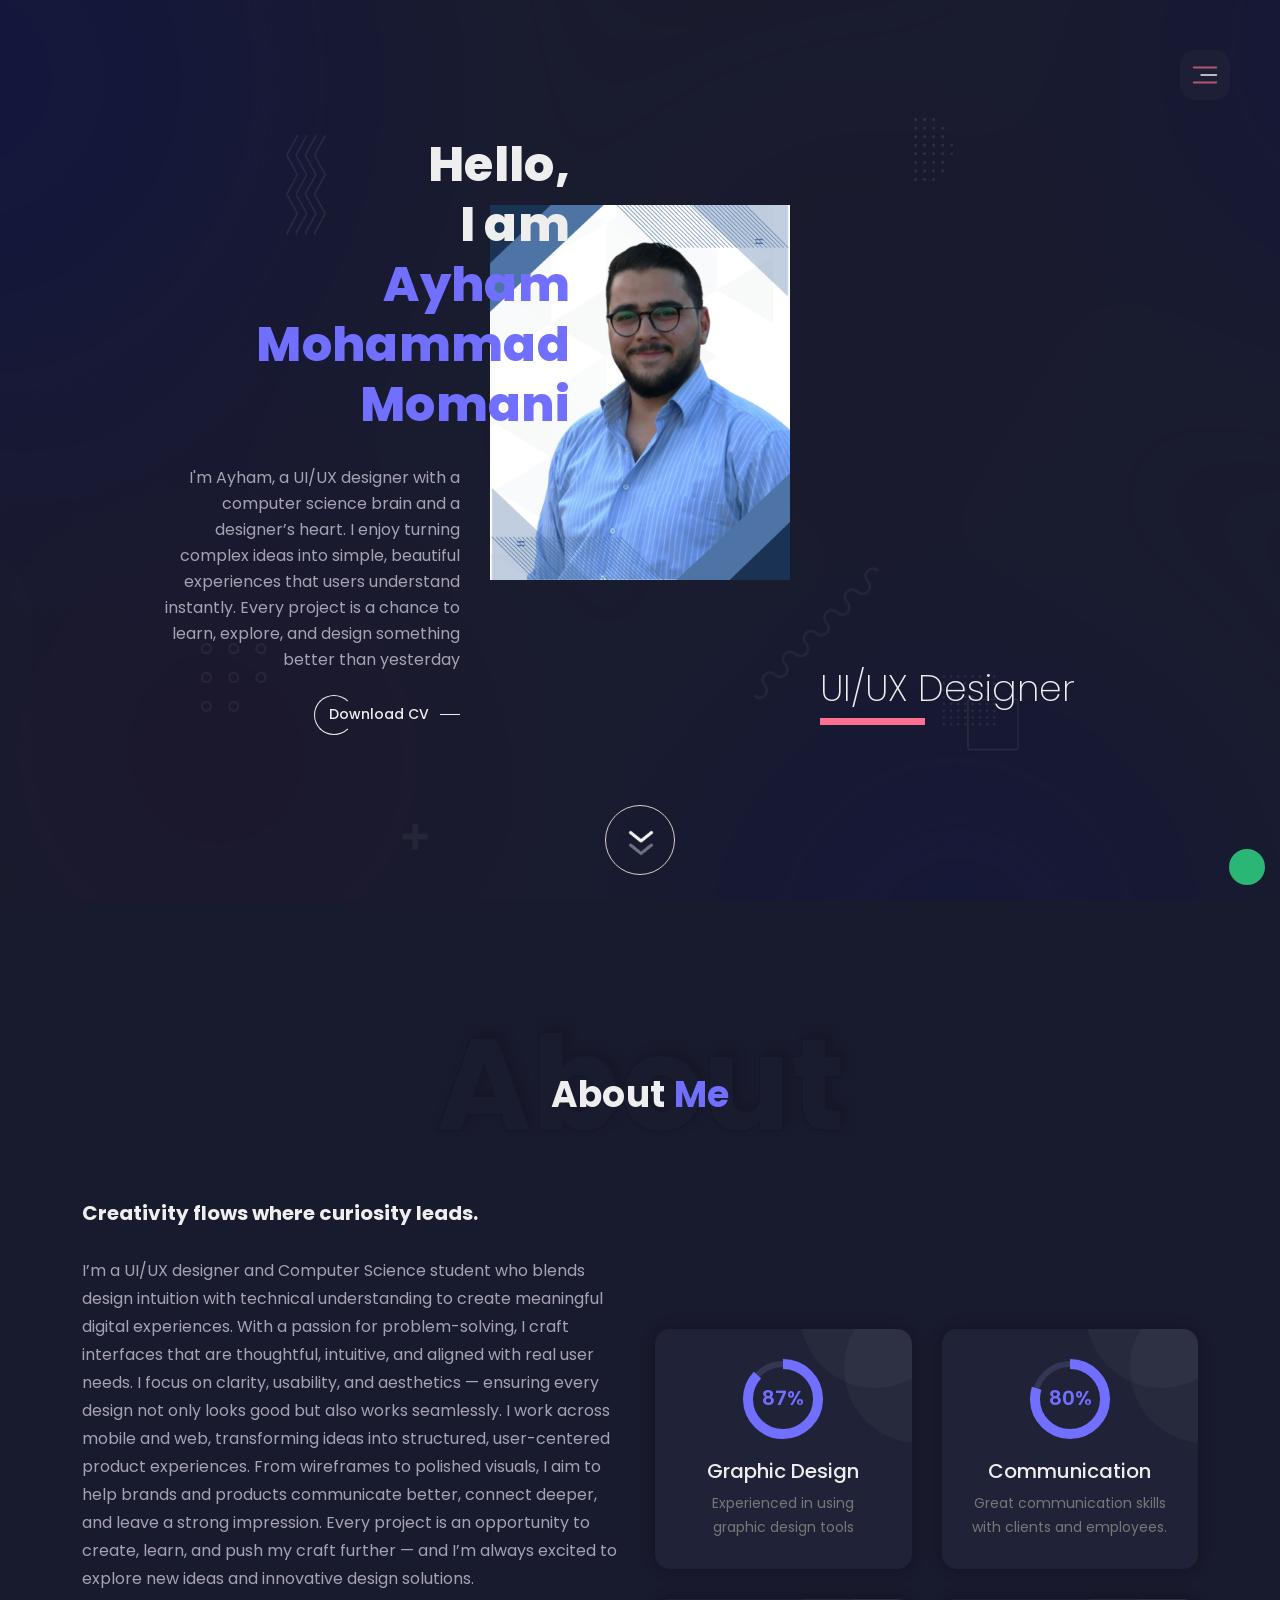
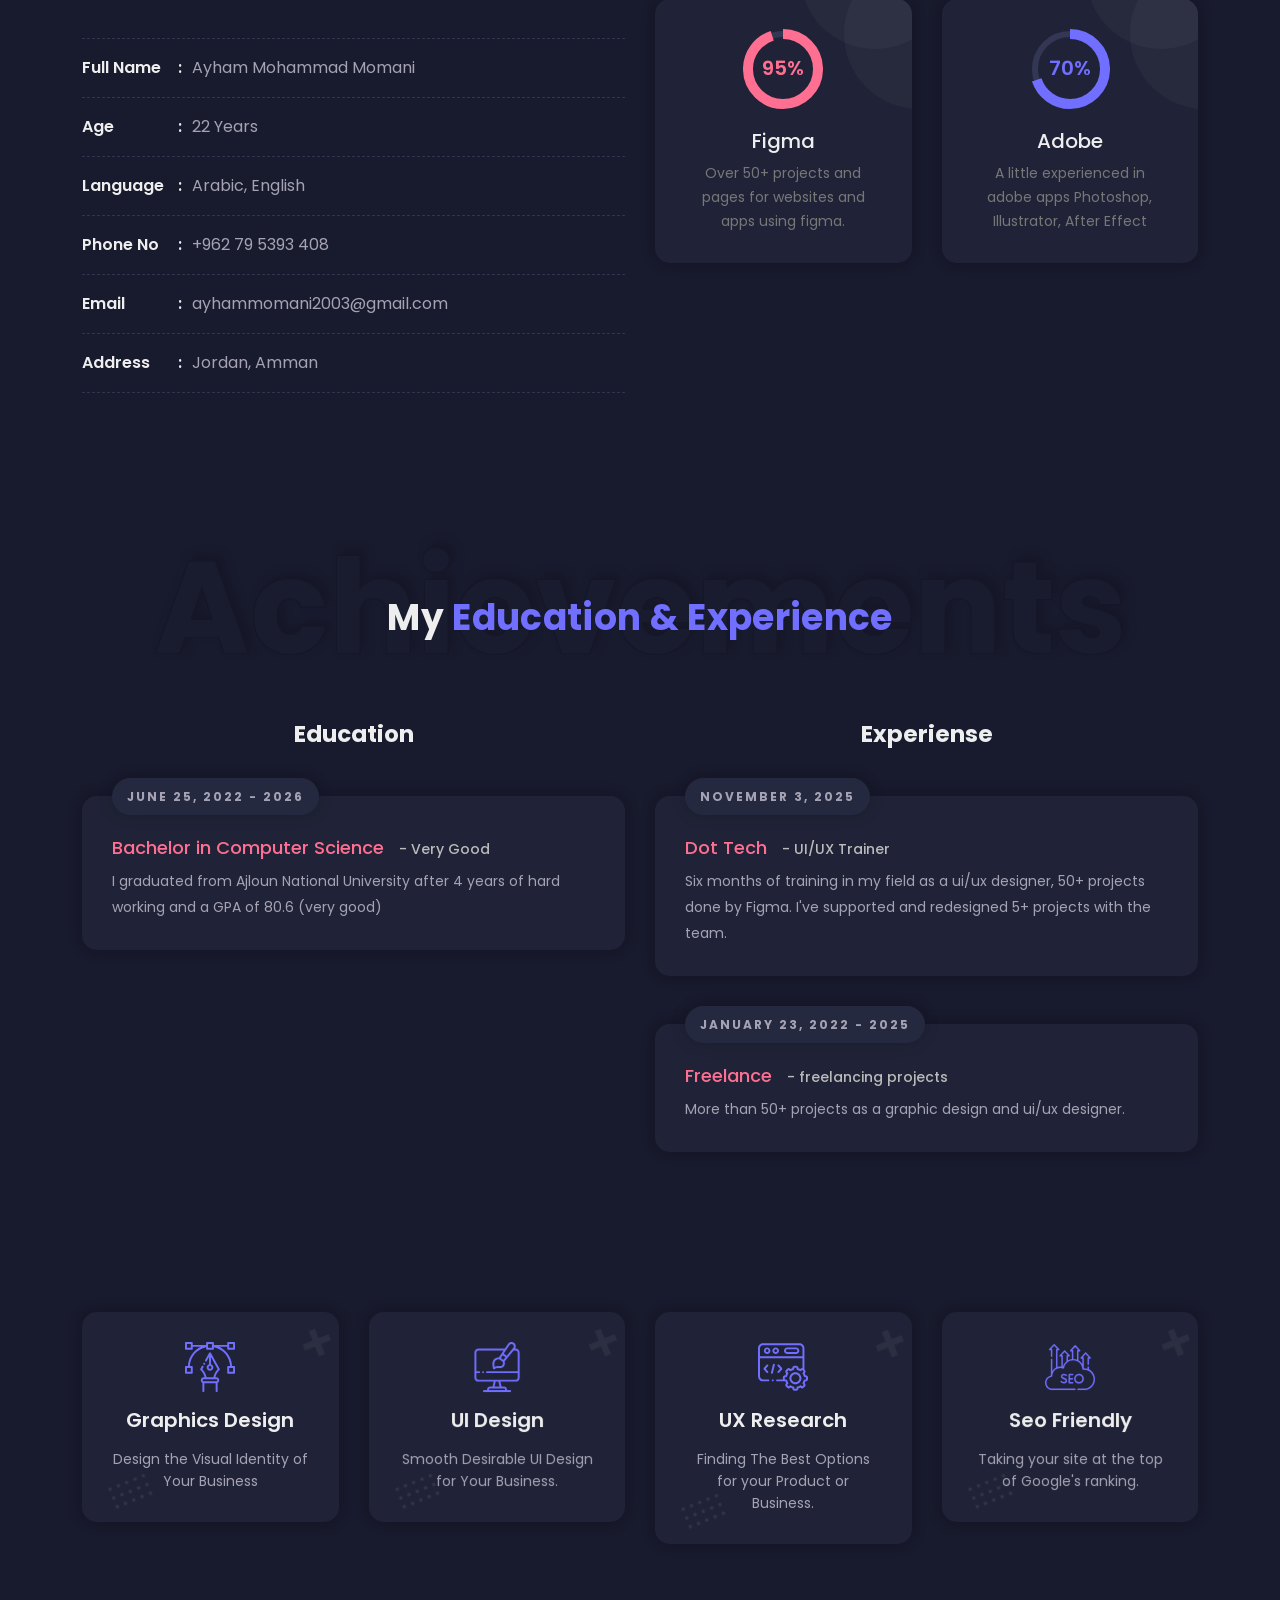
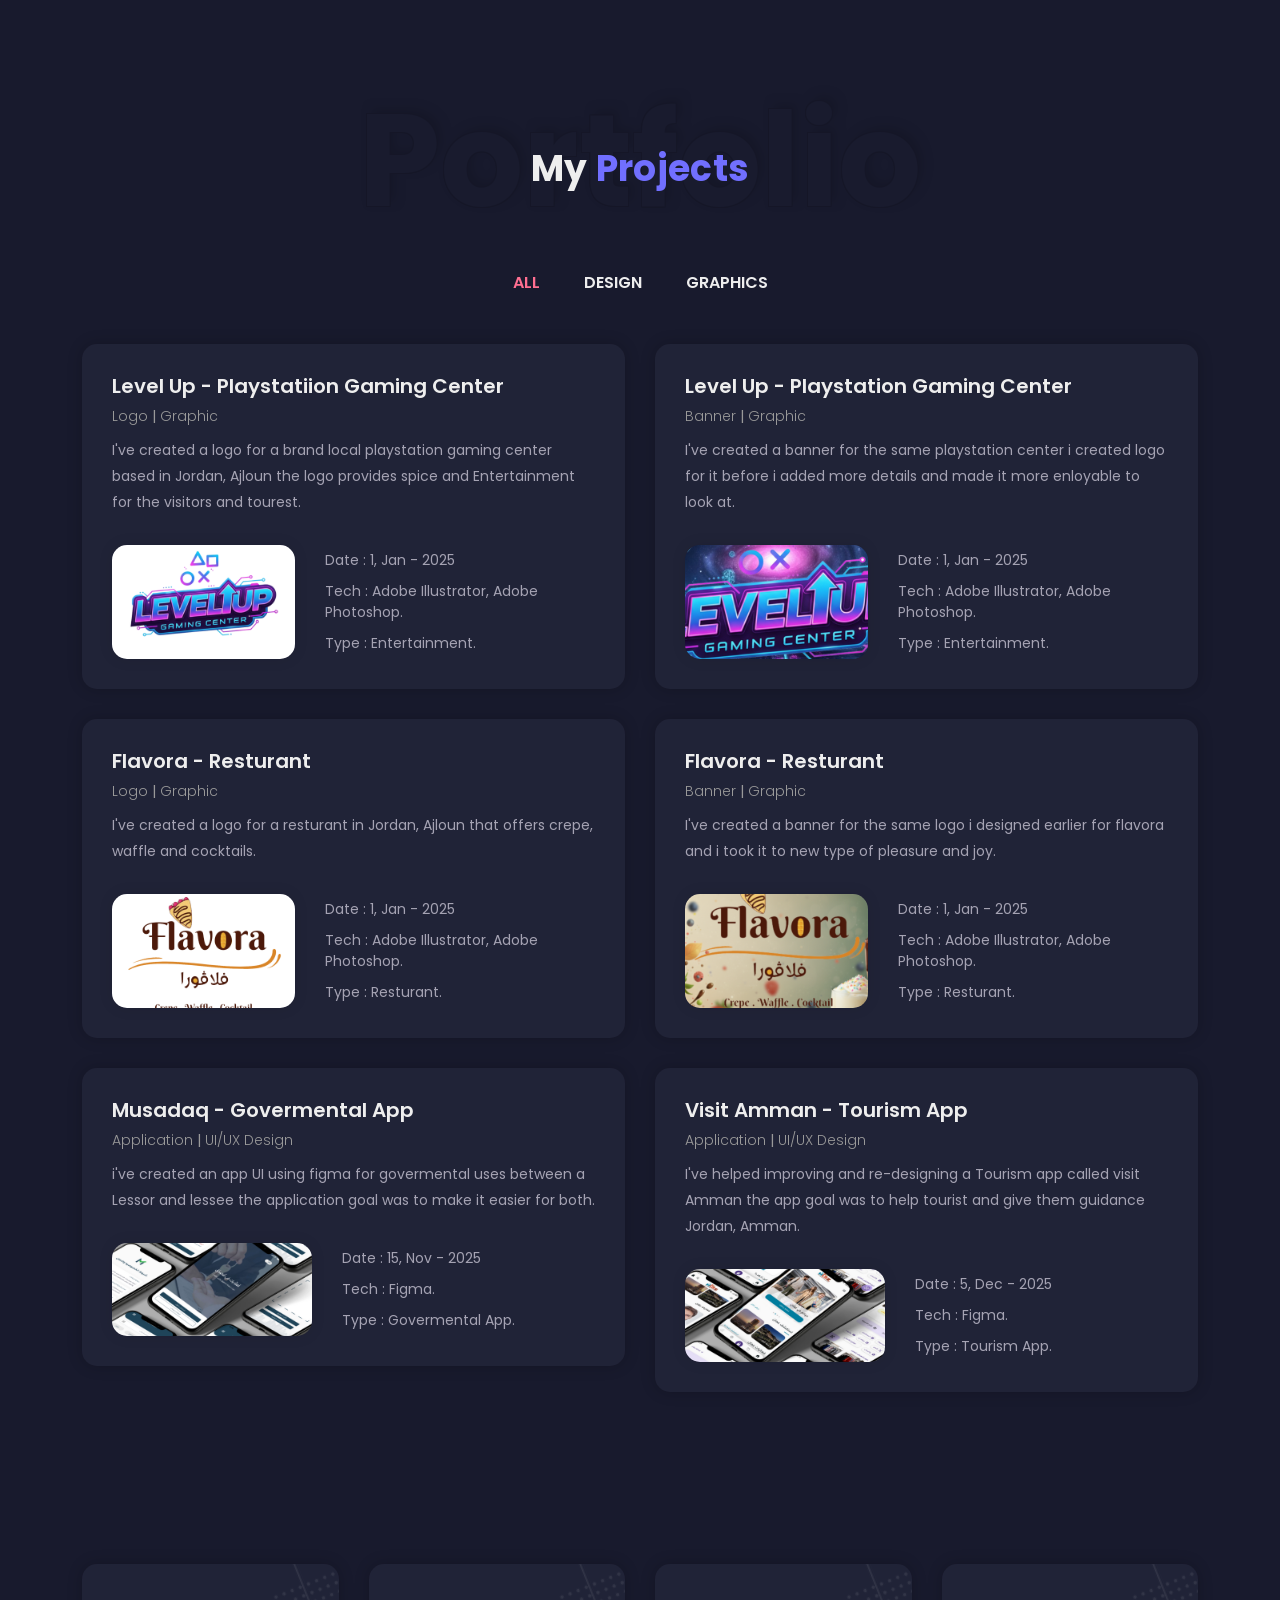
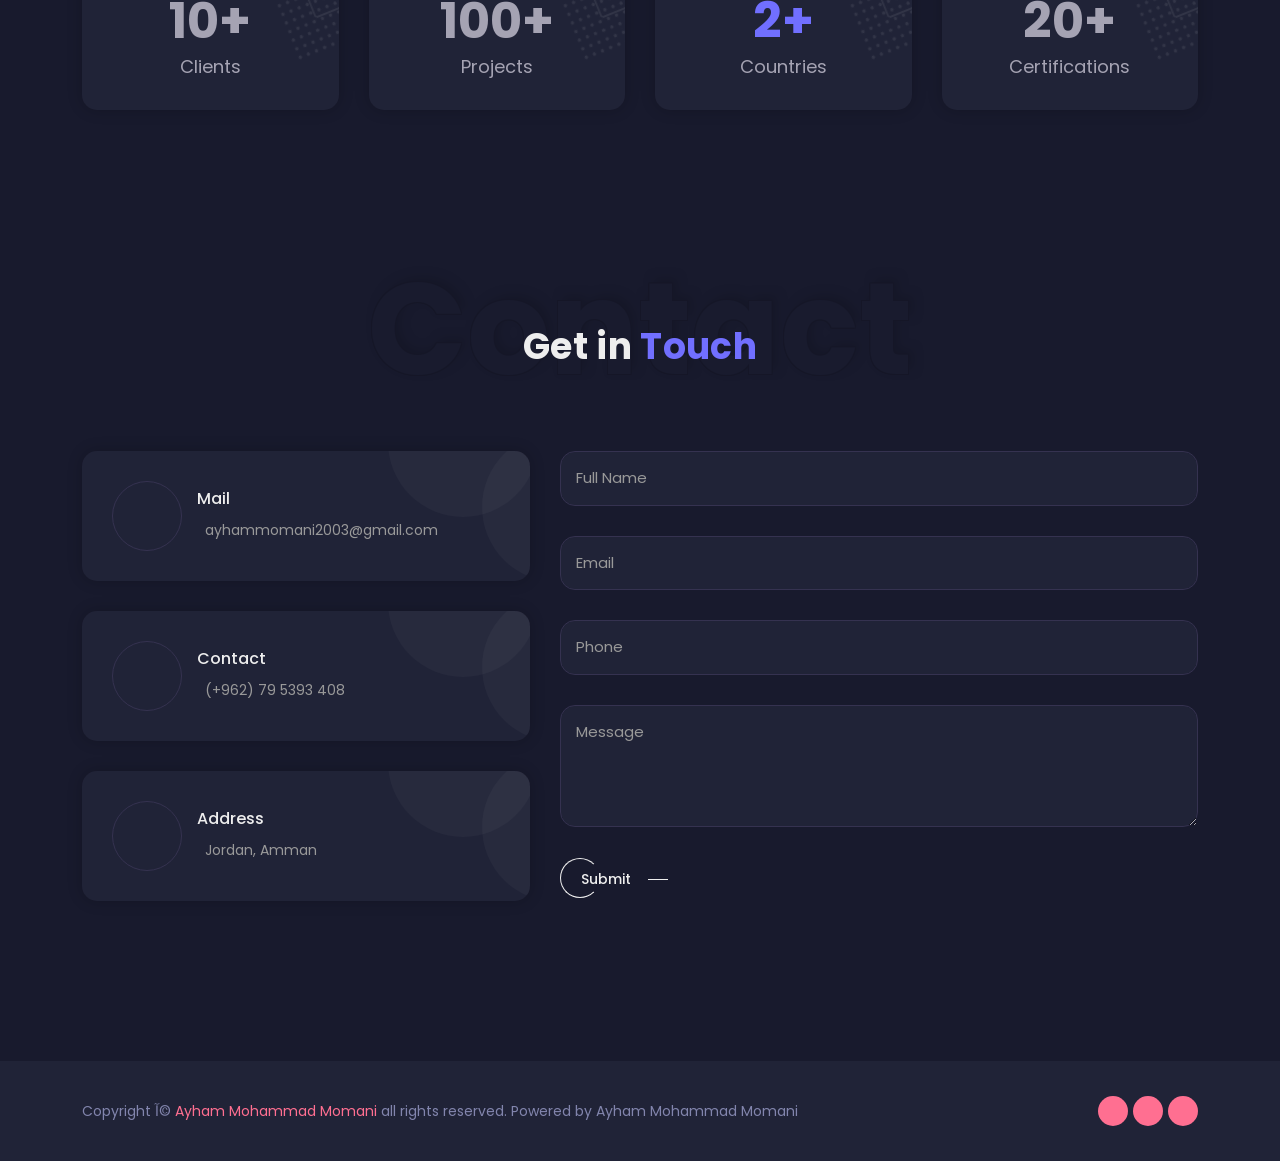
==== masterly-html/demo-4/dark.html @ 77ed356b "Revert "Re-encode files CP1252->UTF8 to fix mojibake" This reverts commit 4937e6bb53b045337a35f3af04" ====
﻿<!--========================================================= 
Item Name: Masterly - Personal Portfolio One Page HTML Template.
Author: ashishmaraviya
Version: 2
Copyright 2023
Author URI: https://themeforest.net/user/ashishmaraviya
============================================================-->
<!DOCTYPE html>
<html lang="en">

<head>
    <meta charset="UTF-8">
    <meta http-equiv="x-ua-compatible" content="ie=edge">
    <meta name="viewport" content="width=device-width, initial-scale=1.0, minimum-scale=1.0">

    <title> Ayham Mohammad Momani Portfolio</title>
    <meta name="keywords"
        content="personal portfolio, cv, resume, agency, bootstrap, clean, cv, designer, developer, freelancer, modern, one page portfolio, onepage, personal portfolio, responsive, resume, vcard">
    <meta name="description" content="Ayham Mohammad Momani Portfolio">
    <meta name="author" content="Ayham Mohammad Momani">
    <meta name="generator" content="Mobirise v3.12.1, mobirise.com">
    <!-- site Favicon -->
    <link rel="icon" href="assets/img/favicon/Person.png" >
    <link rel="apple-touch-icon" href="assets/img/favicon/Person.png">
    <meta name="msapplication-TileImage" content="assets/img/favicon/Person.png">

    <!-- css Font -->

    <!-- css All Plugins Files -->
    <link rel="stylesheet" href="assets/css/plugins/bootstrap.css">
    <link rel="stylesheet" href="assets/css/plugins/jquery.fancybox.min.css">
    <link rel="stylesheet" href="assets/css/plugins/slick.min.css">

    <!-- Main Style -->
    <link rel="stylesheet" href="assets/css/dark.css">
    <link rel="stylesheet" href="assets/css/responsive.css">

</head>

<body>

    <!-- Loader -->
    <div id="ms-overlay">
        <div class="ms-roller">
            <div></div>
            <div></div>
            <div></div>
            <div></div>
            <div></div>
            <div></div>
            <div></div>
            <div></div>
        </div>
    </div>

    <!-- Header Start -->
    <header>
        <nav>
            <a href="javascript:void(0)" class="ms-sidebar-toggle"><img src="assets/img/icons/menu.svg" class="svg_img"
                    alt="menu"></a>
        </nav>
    </header>
    <!-- Header End -->

    <!-- Sidebar Start -->
    <div class="ms-sidebar-overlay"></div>
    <div class="ms-sidebar">
        <div class="menu-list">
            <a href="javascript:void(0)" class="close-sidebar">أ—</a>
            <ul class="navbar-nav mb-2 ml-auto" id="top-menu">
                <li class="nav-item active">
                    <a class="nav-link ms-nav" aria-current="page" href="#home">Home</a>
                </li>
                <li class="nav-item">
                    <a class="nav-link ms-nav" href="#about">About</a>
                </li>
                <li class="nav-item">
                    <a class="nav-link ms-nav" href="#experience">Experience</a>
                </li>
                <li class="nav-item">
                    <a class="nav-link ms-nav" href="#service">Service</a>
                </li>
                <li class="nav-item">
                    <a class="nav-link ms-nav" href="#portfolio">Portfolio</a>
                </li>
                
                <li class="nav-item">
                    <a class="nav-link ms-nav" href="#contact">Contacts</a>
                </li>
            </ul>
        </div>
    </div>
    <!-- Sidebar End -->

    <!-- Hero Start -->
    <section id="home" class="ms-hero margin-b-50">
        <div class="ms-diamond-1"></div>
        <div class="ms-diamond-2"></div>
        <div class="ms-diamond-3"></div>
        <div class="ms-diamond-4"></div>
        <div class="ms-diamond-5"></div>
        <div class="ms-diamond-6"></div>
        <div class="container">
            <div class="hero-content">
                <div class="hero-item static">
                    <div class="ms-hero-detail">
                        <h2 class="ms-hero-title title-right-overflow"><span>Hello, <br> I am<br> <span
                                    class="name">&nbsp; Ayham Mohammad Momani</span></span>
                        </h2>
                        <p class="ms-hero-detail">I'm Ayham, a UI/UX designer with a computer science brain and a designer&#8217;s heart.
                             I enjoy turning complex ideas into simple, beautiful experiences that users understand instantly.
                              Every project is a chance to learn, explore, and design something better than yesterday</p>
                              
                        <a href="/assets/files/CV.docx"
   download="Ayham_Mohammad_CV.docx"
   class="ms-learn-more-right"
   role="button"
   aria-label="Download CV">
  <span class="text">Download CV</span>
</a>
                    </div>
                    <div class="ms-hero-img">
                        <div class="ms-card" data-tilt>
                            <img src="assets/img/hero/1.png" alt="vasantbhai">
                        </div>
                    </div>
                    <div class="ms-hero-name">
                        <h3><span>UI/UX Designer</span></h3>
                    </div>
                </div>
                <div class="art"></div>
            </div>
        </div>
        <div class="scroll-next" data-scroll="about">
            <div class="ms-container">
                <span class="menu">
                    <span class="text"></span>
                    <span class="circle"></span>
                </span>
                
            </div>
        </div>
    </section>
    <!-- Hero End -->

    <!-- About section -->
    <section id="about" class="ms-about padding-tb-80 sec-bg">
        <div class="container">
            <div class="row">
                <div class="section-title">
                    <h2>About<span> Me</span></h2>
                    <span class="ligh-title">About</span>
                </div>
                <div class="col-lg-6">
                    <div class="ms-about-detail m-b-991">
                        <h4>Creativity flows where curiosity leads.</h4>
                        <p class="ms-text">I&#8217;m a UI/UX designer and Computer Science student who blends design intuition with technical understanding to create meaningful digital experiences.

With a passion for problem-solving, I craft interfaces that are thoughtful, intuitive, and aligned with real user needs. I focus on clarity, usability, and aesthetics &#8212; ensuring every design not only looks good but also works seamlessly.

I work across mobile and web, transforming ideas into structured, user-centered product experiences. From wireframes to polished visuals, I aim to help brands and products communicate better, connect deeper, and leave a strong impression.

Every project is an opportunity to create, learn, and push my craft further &#8212; and I&#8217;m always excited to explore new ideas and innovative design solutions.</p>
                       
                        <div class="ms-about-info">
                            <ul class="m-r-30">
                                <li><span class="title">Full Name<b>:</b></span>Ayham Mohammad Momani</li>
                                <li><span class="title">Age<b>:</b></span>22 Years</li>
                                <li><span class="title">Language<b>:</b></span>Arabic, English</li>
                                <li><span class="title">Phone No<b>:</b></span>+962 79 5393 408</li>
                                <li><span class="title">Email<b>:</b></span>ayhammomani2003@gmail.com</li>
                                <li><span class="title">Address<b>:</b></span><span>Jordan, Amman</span></li>
                            </ul>
                        </div>
                    </div>
                </div>
                <div class="col-lg-6">
                    <div class="ms-skill-progress">
                        <div class="row m-b-minus-30px">
                            <div class="col-md-6">
                                <div class="ms-box">
                                    <svg class="progress noselect" data-progress="87" x="0px" y="0px"
                                        viewBox="0 0 80 80">
                                        <path class="track" d="M5,40a35,35 0 1,0 70,0a35,35 0 1,0 -70,0" />
                                        <path class="fill" d="M5,40a35,35 0 1,0 70,0a35,35 0 1,0 -70,0" />
                                        <text class="value" x="50%" y="58%">0%</text>
                                    </svg>
                                    <h3>Graphic Design</h3>
                                    <p>Experienced in using graphic design tools</p>
                                </div>
                            </div>
                            <div class="col-md-6">
                                <div class="ms-box">
                                    <svg class="progress noselect" data-progress="80" x="0px" y="0px"
                                        viewBox="0 0 80 80">
                                        <path class="track" d="M5,40a35,35 0 1,0 70,0a35,35 0 1,0 -70,0" />
                                        <path class="fill" d="M5,40a35,35 0 1,0 70,0a35,35 0 1,0 -70,0" />
                                        <text class="value" x="50%" y="58%">0%</text>
                                    </svg>
                                    <h3>Communication</h3>
                                    <p>Great communication skills with clients and employees.</p>
                                </div>
                            </div>
                            <div class="col-md-6">
                                <div class="ms-box">
                                    <svg class="progress active noselect" data-progress="95" x="0px" y="0px"
                                        viewBox="0 0 80 80">
                                        <path class="track" d="M5,40a35,35 0 1,0 70,0a35,35 0 1,0 -70,0" />
                                        <path class="fill" d="M5,40a35,35 0 1,0 70,0a35,35 0 1,0 -70,0" />
                                        <text class="value" x="50%" y="58%">0%</text>
                                    </svg>
                                    <h3>Figma</h3>
                                    <p>Over 50+ projects and pages for websites and apps using figma.</p>
                                </div>
                            </div>
                            <div class="col-md-6">
                                <div class="ms-box">
                                    <svg class="progress noselect" data-progress="70" x="0px" y="0px"
                                        viewBox="0 0 80 80">
                                        <path class="track" d="M5,40a35,35 0 1,0 70,0a35,35 0 1,0 -70,0" />
                                        <path class="fill" d="M5,40a35,35 0 1,0 70,0a35,35 0 1,0 -70,0" />
                                        <text class="value" x="50%" y="58%">0%</text>
                                    </svg>
                                    <h3>Adobe</h3>
                                    <p>A little experienced in adobe apps Photoshop, Illustrator, After Effect</p>
                                </div>
                            </div>
                        </div>
                    </div>
                </div>
            </div>
        </div>
    </section>
    <!-- About section End -->

    <!-- Start Experience & Education section -->
    <section id="experience" class="ms-experience padding-tb-80">
        <div class="container">
            <div class="row">
                <div class="section-title">
                    <h2>My <span>Education & Experience </span></h2>
                    <span class="ligh-title">Achievements</span>
                </div>
                <div class="col-lg-6 col-md-12 col-sm-12">
                    <div class="education ms-ex-box m-b-991">
                        <h4>Education</h4>
                        <ul class="timeline">
                            <li class="timeline-item" data-aos="fade-up" data-aos-duration="2000" data-aos-delay="400">
                                <div class="timeline-info">
                                    <span>June 25, 2022 - 2026</span>
                                </div>
                                <div class="timeline-content">
                                    <h5 class="timeline-title">Bachelor in Computer Science<span class="sub">- Very Good
                                            </span></h5>
                                    <p>I graduated from Ajloun National University after 4 years of hard working and a GPA of 80.6 (very good)</p>
                                </div>
                            </li>
                            
                           
                        </ul>

                    </div>
                </div>
                <div class="col-lg-6 col-md-12 col-sm-12">
                    <div class="experiense ms-ex-box">
                        <h4>Experiense</h4>
                        <ul class="timeline">
                            <li class="timeline-item">
                                <div class="timeline-info">
                                    <span>November 3, 2025</span>
                                </div>
                                <div class="timeline-content">
                                    <h5 class="timeline-title">Dot Tech<span class="sub">- UI/UX Trainer</span></h5>
                                    <p>Six months of training in my field as a ui/ux designer, 50+ projects done by Figma.
                                        I've supported and redesigned 5+ projects with the team.
                                    </p>
                                </div>
                            </li>
                            <li class="timeline-item">
                                <div class="timeline-info">
                                    <span>January 23, 2022 - 2025</span>
                                </div>
                                <div class="timeline-content">
                                    <h5 class="timeline-title">Freelance<span class="sub">- freelancing projects</span>
                                    </h5>
                                    <p>More than 50+ projects as a graphic design and ui/ux designer.</p>
                                </div>
                            </li>
                            
                        </ul>
                    </div>
                </div>
            </div>

        </div>
    </section>
    <!-- End Experience & Education Section -->

    <!-- Start service section -->
    <section id="service" class="ms-service padding-tb-80 sec-bg">
        <div class="container">
            <div class="section-title d-none">
                <h2>My<span> service</span></h2>
                <span class="ligh-title">service</span>
            </div>
            <div class="row service-box m-tb-minus-15px">
                <div class="col-lg-3 col-md-6 col-xs-12">
                    <div class="flipper">
                        <div class="main-box">
                            <div class="box-front height-300 white-bg">
                                <div class="content-wrap">
                                    <div class="icon">
                                        <img class="icofont icofont-headphone-alt font-40px dark-color svg_img"
                                            src="assets/img/service/1.svg" alt="Graphics Design">
                                    </div>
                                    <h3>Graphics Design</h3>
                                    <p>Design the Visual Identity of Your Business</p>
                                </div>
                            </div>
                            <div class="box-back height-300 gradient-bg">
                                <div class="content-wrap">
                                    <h3>Graphics Design</h3>
                                    <p>Communicates ideas visually through typography, color, layout and imagery to make messages clear, memorable, and on€‘brand.</p>
                                    
                                </div>
                            </div>
                        </div>
                    </div>
                </div>
                <div class="col-lg-3 col-md-6 col-xs-12">
                    <div class="flipper">
                        <div class="main-box">
                            <div class="box-front height-300 white-bg">
                                <div class="content-wrap">
                                    <div class="icon">
                                        <img class="icofont icofont-headphone-alt font-40px dark-color svg_img"
                                            src="assets/img/service/2.svg" alt="web design">
                                    </div>
                                    <h3>UI Design</h3>
                                    <p>Smooth Desirable UI Design for Your Business.</p>
                                </div>
                            </div>
                            <div class="box-back height-300 gradient-bg">
                                <div class="content-wrap">
                                    <h3>UI Design</h3>
                                    <p>shapes the visual and interactive elements of a product buttons, layouts, typography, and color so users can complete tasks quickly, consistently, and pleasantly.</p>
                                    
                                </div>
                            </div>
                        </div>
                    </div>
                </div>
                <div class="col-lg-3 col-md-6 col-xs-12">
                    <div class="flipper">
                        <div class="main-box">
                            <div class="box-front height-300 white-bg">
                                <div class="content-wrap">
                                    <div class="icon">
                                        <img class="icofont icofont-headphone-alt font-40px dark-color svg_img"
                                            src="assets/img/service/3.svg" alt="development">
                                    </div>
                                    <h3>UX Research</h3>
                                    <p>Finding The Best Options for your Product or Business.</p>
                                </div>
                            </div>
                            <div class="box-back height-300 gradient-bg">
                                <div class="content-wrap">
                                    <h3>UX Research</h3>
                                    <p>Uncovers real users needs, behaviors and pain points using interviews, testing and data.</p>
                                     
                                </div>
                            </div>
                        </div>
                    </div>
                </div>
                <div class="col-lg-3 col-md-6 col-xs-12">
                    <div class="flipper">
                        <div class="main-box">
                            <div class="box-front height-300 white-bg">
                                <div class="content-wrap">
                                    <div class="icon">
                                        <img class="icofont icofont-headphone-alt font-40px dark-color svg_img"
                                            src="assets/img/service/4.svg" alt="seo friendly">
                                    </div>
                                    <h3>Seo Friendly</h3>
                                    <p>Taking your site at the top of Google's ranking.</p>
                                </div>
                            </div>
                            <div class="box-back height-300 gradient-bg">
                                <div class="content-wrap">
                                    <h3>Seo Friendly</h3>
                                    <p>designed and built so search engines can easily find, understand, and rank it resulting in more organic traffic and better visibility.</p>
                                    
                                </div>
                            </div>
                        </div>
                    </div>
                </div>
            </div>
        </div>
    </section>
    <!-- End service section -->

    <!-- Start Portfolio Section -->
    <section id="portfolio" class="ms-portfolio padding-tb-80">
        <div class="container">
            <div class="section-title">
                <h2>My <span>Projects</span></h2>
                <span class="ligh-title">Portfolio</span>
            </div>
            <div class="row m-b-minus-24px">
                <div class="portfolio-content">
                    <div>
                        <div class="row">
                            <div class="col-sm-12">
                                <div class="portfolio-tabs">
                                    <ul>
                                        <li class="filter" data-filter="all">ALL</li>
                                        <li class="filter" data-filter=".design">DESIGN</li>
                                
                                        <li class="filter" data-filter=".graphics">GRAPHICS</li>
                                        
                                    </ul>
                                </div>
                            </div>
                            <div class="col-md-12 col-sm-12">
                                <div class="portfolio-content-items">
                                    <div class="row m-b-minus-30px">
                                        <div class="col-lg-6 mix graphics templates">
                                            <div class="ms-project-box">
                                                <h3>Level Up - Playstatiion Gaming Center</h3>
                                                <div class="links">
                                                    <a href="">Logo</a> |
                                                    <a href="">Graphic</a>
                                                </div>
                                                <p>I've created a logo for a brand local playstation gaming center based in Jordan, Ajloun the logo provides
                                                    spice and Entertainment for the visitors and tourest.
                                                    
                                                </p>
                                                <div class="ms-info">
                                                    <div class="portfolio-img">
                                                        <a class="" data-fancybox="gallery"
                                                            href="assets/img/portfolio/1.png"
                                                            style="background-image: url(assets/img/portfolio/11.png)">
                                                            <span class="overlay">+</span>
                                                        </a>
                                                    </div>
                                                    <div class="ms-detail">
                                                        <ul>
                                                            <li>Date : 1, Jan - 2025</li>
                                                           
                                                            <li>Tech : Adobe Illustrator, Adobe Photoshop.</li>
                                                            <li>Type : Entertainment.</li>
                                                            
                                                        </ul>

                                                    </div>
                                                </div>
                                            </div>
                                        </div>
                                        <div class="col-lg-6 mix design">
                                            <div class="ms-project-box">
                                                <h3>Level Up - Playstation Gaming Center</h3>
                                                <div class="links">
                                                    <a href="">Banner</a> |
                                                    <a href="">Graphic</a>
                                                </div>
                                                <p>I've created a banner for the same playstation center i created logo for it before 
                                                    i added more details and made it more enloyable to look at.
                                                   
                                                </p>
                                                <div class="ms-info">
                                                    <div class="portfolio-img">
                                                        <a class="" data-fancybox="gallery"
                                                            href="assets/img/portfolio/2.png"
                                                            style="background-image: url(assets/img/portfolio/22.png)">
                                                            <span class="overlay">+</span>
                                                        </a>
                                                    </div>
                                                    <div class="ms-detail">
                                                        <ul>
                                                             <li>Date : 1, Jan - 2025</li>
                                                           
                                                            <li>Tech : Adobe Illustrator, Adobe Photoshop.</li>
                                                            <li>Type : Entertainment.</li>
                                                        </ul>

                                                    </div>
                                                </div>
                                            </div>
                                        </div>
                                        
                                        <div class="col-lg-6 mix design">
                                            <div class="ms-project-box">
                                                <h3>Flavora - Resturant</h3>
                                                <div class="links">
                                                   <a href="">Logo</a> |
                                                    <a href="">Graphic</a>
                                                </div>
                                                <p>I've created a logo for a resturant in Jordan, Ajloun
                                                     that offers crepe, waffle and cocktails.
                                                   
                                                </p>
                                                <div class="ms-info">
                                                    <div class="portfolio-img">
                                                        <a class="" data-fancybox="gallery"
                                                            href="assets/img/portfolio/3.png"
                                                            style="background-image: url(assets/img/portfolio/33.png)">
                                                            <span class="overlay">+</span>
                                                        </a>
                                                    </div>
                                                    <div class="ms-detail">
                                                        <ul>
                                                            <li>Date : 1, Jan - 2025</li>
                                                           
                                                            <li>Tech : Adobe Illustrator, Adobe Photoshop.</li>
                                                            <li>Type : Resturant.</li>
                                                        </ul>

                                                    </div>
                                                </div>
                                            </div>
                                        </div>
                                        <div class="col-lg-6 mix development">
                                            <div class="ms-project-box">
                                                <h3>Flavora - Resturant</h3>
                                                <div class="links">
                                                   <a href="">Banner</a> |
                                                    <a href="">Graphic</a>
                                                </div>
                                                <p>I've created a banner for the same logo i designed
                                                     earlier for flavora and i took it to new type of pleasure and joy.
                                                    
                                                </p>
                                                <div class="ms-info">
                                                    <div class="portfolio-img">
                                                        <a class="" data-fancybox="gallery"
                                                            href="assets/img/portfolio/4.png"
                                                            style="background-image: url(assets/img/portfolio/44.png)">
                                                            <span class="overlay">+</span>
                                                        </a>
                                                    </div>
                                                    <div class="ms-detail">
                                                        <ul>
                                                            <li>Date : 1, Jan - 2025</li>
                                                           
                                                            <li>Tech : Adobe Illustrator, Adobe Photoshop.</li>
                                                            <li>Type : Resturant.</li>
                                                        </ul>

                                                    </div>
                                                    
                                                </div>
                                            </div>
                                        </div>
                                        <div class="col-lg-6 mix design">
                                            <div class="ms-project-box">
                                                <h3>Musadaq - Govermental App</h3>
                                                <div class="links">
                                                    <a href="">Application</a> |
                                                    <a href="">UI/UX Design</a>
                                                </div>
                                                <p>i've created an app UI using figma for govermental uses between a Lessor and lessee 
                                                    the application goal was to make it easier for both.
                                                   
                                                </p>
                                                <div class="ms-info">
                                                    <div class="portfolio-img">
                                                        <a class="" data-fancybox="gallery"
                                                            href="assets/img/portfolio/5.png"
                                                            style="background-image: url(assets/img/portfolio/55.png)">
                                                            <span class="overlay">+</span>
                                                        </a>
                                                    </div>
                                                    <div class="ms-detail">
                                                        <ul>
                                                             <li>Date : 15, Nov - 2025</li>
                                                           
                                                            <li>Tech : Figma.</li>
                                                            <li>Type : Govermental App.</li>
                                                        </ul>

                                                    </div>
                                                </div>
                                            </div>
                                        </div>
                                        <div class="col-lg-6 mix design">
                                            <div class="ms-project-box">
                                                <h3>Visit Amman - Tourism App</h3>
                                                <div class="links">
                                                    <a href="">Application</a> |
                                                    <a href="">UI/UX Design</a>
                                                </div>
                                                <p>I've helped improving and re-designing a Tourism app called visit Amman 
                                                    the app goal was to help tourist and give them guidance Jordan, Amman.
                                                   
                                                </p>
                                                <div class="ms-info">
                                                    <div class="portfolio-img">
                                                        <a class="" data-fancybox="gallery"
                                                            href="assets/img/portfolio/6.png"
                                                            style="background-image: url(assets/img/portfolio/66.png)">
                                                            <span class="overlay">+</span>
                                                        </a>
                                                    </div>
                                                    <div class="ms-detail">
                                                        <ul>
                                                             <li>Date : 5, Dec - 2025</li>
                                                           
                                                            <li>Tech : Figma.</li>
                                                            <li>Type : Tourism App.</li>
                                                        </ul>

                                                    </div>
                                                </div>
                                            </div>
                                        </div>
                                        
                                        
                                        
                                       
                                                </div>
                                            </div>
                                        </div>
                                       
                                                </div>
                                            </div>
                                        </div>
                                    </div>
                                </div>
                            </div>
                        </div>
                    </div>
                </div>
            </div>
        </div>
    </section>
    <!-- End Portfolio Section -->

    <!-- Start Counter Section -->
    <section id="counters" class="ms-counter padding-tb-80 sec-bg">
        <div class="container">
            <div class="section-title d-none">
                <h2>My <span>Achievements</span></h2>
                <span class="ligh-title">Achievements</span>
            </div>
            <div class="row achive m-tb-minus-12px" id="counter">
                <div class="col-lg-3 col-md-6">
                    <div class="count-block" data-tilt>
                        <h3><span class="counter counter-value" data-count="10">10</span>+</h3>
                        <p>Clients</p>
                    </div>
                </div>
                <div class="col-lg-3 col-md-6">
                    <div class="count-block" data-tilt>
                        <h3><span class="counter counter-value" data-count="100">100</span>+</h3>
                        <p>Projects</p>
                    </div>
                </div>
                <div class="col-lg-3 col-md-6">
                    <div class="count-block" data-tilt>
                        <h3 class="active-num"><span class="counter counter-value" data-count="2">2</span>+</h3>
                        <p>Countries</p>
                    </div>
                </div>
                <div class="col-lg-3 col-md-6">
                    <div class="count-block" data-tilt>
                        <h3><span class="counter counter-value" data-count="20">20</span>+</h3>
                        <p>Certifications</p>
                    </div>
                </div>
            </div>
        </div>
    </section>
    <!-- End Counter Section -->

    <!-- Start News Section -->

    <!-- End News Section -->

    <!-- Start Contact Section -->
    <section id="contact" class="ms-contact padding-tb-80 sec-bg">
        <div class="container d-block">
            <div class="section-title">
                <h2>Get in <span>Touch</span></h2>
                <span class="ligh-title">Contact</span>
            </div>
            <div class="row m-b-minus-30px">
                <div class="col-lg-5 col-md-12 m-b-991-20">
                    <div class="ms-box">
                        <div class="detail">
                            <div class="icon"><i class="fa fa-envelope" aria-hidden="true"></i></div>
                            <div class="info">
                                <h3 class="title">Mail</h3>
                                <p>
                                    <i class="fa fa-envelope" aria-hidden="true"></i> &nbsp; ayhammomani2003@gmail.com
                                </p>
                                <p>
                                    
                                </p>
                            </div>
                        </div>
                        <div class="space"></div>
                    </div>
                    <div class="ms-box">
                        <div class="detail">
                            <div class="icon"><i class="fa fa-mobile" aria-hidden="true"></i></div>
                            <div class="info">
                                <h3 class="title">Contact</h3>
                                <p>
                                    <i class="fa fa-mobile" aria-hidden="true"></i> &nbsp; (+962) 79 5393 408
                                </p>
                                <p>
                                    
                                </p>
                            </div>
                        </div>
                        <div class="space"></div>
                    </div>
                    <div class="ms-box">
                        <div class="detail">
                            <div class="icon"><i class="fa fa-map-marker" aria-hidden="true"></i></div>
                            <div class="info">
                                <h3 class="title">Address</h3>
                                <p>
                                    <i class="fa fa-map-marker" aria-hidden="true"></i> &nbsp; Jordan, Amman
                                </p>
                            </div>
                        </div>
                        <div class="space"></div>
                    </div>
                    <!-- /Boxes de Acoes -->
                </div>
                <div class="col-lg-7 col-md-12">
                    <form>
                        <div class="form-group">
                            <input type="text" class="form-control" id="fname" placeholder="Full Name">
                        </div>
                        <div class="form-group">
                            <input type="email" class="form-control" id="umail" placeholder="Email">
                        </div>
                        <div class="form-group">
                            <input type="text" class="form-control" id="phone" placeholder="Phone">
                        </div>
                        <div class="form-group">
                            <textarea class="form-control" id="exampleFormControlTextarea1" rows="4"
                                placeholder="Message"></textarea>
                        </div>
                        <button type="submit" class="ms-learn-more-right"><span class="text">Submit</span></button>
                    </form>
                </div>
            </div>
        </div>
    </section>
    <!-- End Contact Section -->

    <!-- Start Clients Section -->
   
    <!-- End Clients Section -->

    <!-- Start Footer -->
    <footer class="margin-t-80">
        <div class="container">
            <div class="ms-footer-detail">
                <div class="ms-copy">
                    Copyright آ© <a class="site-name" ">Ayham Mohammad Momani</a> all rights reserved. Powered by
                    Ayham Mohammad Momani
                </div>
                <div class="ms-social">
                    <ul>
                        <li><a href="https://www.facebook.com/ayham.mmomani" target="_blank"><i class="fa fa-facebook"
                                    aria-hidden="true"></i></a></li>
                        <li><a href="https://www.instagram.com/a.m.momani/" target="_blank"><i class="fa fa-instagram"
                                    aria-hidden="true"></i></a></li>
                       
                        <li><a href="https://www.linkedin.com/in/ayham-mohammad-momani-b2a00333b/" target="_blank"><i class="fa fa-linkedin"
                                    aria-hidden="true"></i></a></li>
                    </ul>
                </div>
            </div>
        </div>
    </footer>
    <!-- End Footer -->

    <!-- Whatsapp -->
    <div class="ms-style ms-right-bottom">
        <!-- Start Floating Panel Container -->
        <div class="ms-panel">
            <!-- Panel Header -->
            <div class="ms-header">
                <strong>Need Help?</strong>
                <p>Chat with Me on WhatsApp</p>
            </div>
            <!-- Panel Content -->
            <div class="ms-body">
                <ul>
                    <!-- Start Single Contact List -->
                   
                    <!-- Start Single Contact List -->
                    <li>
                        <a class="ms-list" data-number="962795393408"
                            data-message="Hi Ayham">
                            <div class="d-flex bd-highlight">
                                <!-- Profile Picture -->
                                <div class="ms-img-cont">
                                    <img src="assets/img/chat/profile_01.jpg" class="ms-user-img" alt="Profile image">
                                    <span class="ms-status-icon ms-online"></span>
                                </div>
                                <!-- Display Name & Last Seen -->
                                <div class="ms-user-info">
                                    <span>Ayham Mohammad</span>
                                    <p>Ayham is online</p>
                                </div>
                            </div>
                        </a>
                    </li>
                    <!--/ End Single Contact List -->

                </ul>
            </div>
        </div>
        <!--/ End Floating Panel Container -->
        <!-- Start Right Floating Button-->
        <div class="ms-right-bottom">
            <div class="ms-box">
                <div class="ms-button rotateBackward">
                    <i class="fa fa-whatsapp"></i>
                </div>
            </div>
        </div>
        <!--/ End Right Floating Button-->
    </div>
    <!-- Whatsapp end -->

    <!-- Back to top -->
    <div class="progress-wrap">
        <i class="fa fa-arrow-up" aria-hidden="true"></i>
        <svg class="progress-circle svg-content" width="100%" height="100%" viewBox="-1 -1 102 102">
            <path d="M50,1 a49,49 0 0,1 0,98 a49,49 0 0,1 0,-98" />
        </svg>
    </div>
    <!-- Back to top -->

    <!-- Vendor JS -->
    <script src="assets/js/vendor/jquery-3.1.1.min.js"></script>
    <script src="assets/js/vendor/bootstrap.bundle.min.js"></script>
    <script src="assets/js/vendor/tilt.jquery.js"></script>
    <script src="assets/js/vendor/mixitup.min.js"></script>
    <script src="assets/js/vendor/jquery.fancybox.min.js"></script>
    <script src="assets/js/vendor/slick.min.js"></script>
    <script src="assets/js/vendor/fontawesome.js"></script>

    <!-- Scroll button animation for mouse hover Js -->
    <script src="assets/js/vendor/tweenmax.min.js"></script>

    <!-- Site Main Js -->
    <script src="assets/js/script.js"></script>
    <script>
(function(){
  const form = document.querySelector('section#contact form');
  if (!form) return;
  form.addEventListener('submit', function(e){
    e.preventDefault();

    const name = (document.getElementById('fname') || {value:''}).value.trim();
    const email = (document.getElementById('umail') || {value:''}).value.trim();
    const phone = (document.getElementById('phone') || {value:''}).value.trim();
    const message = (document.getElementById('exampleFormControlTextarea1') || {value:''}).value.trim();

    const to = 'ayhammomani2003@gmail.com';
    const subject = 'Website contact from ' + (name || email || 'website visitor');

    // Build body lines and URL-encode
    const lines = [];
    if (name) lines.push('Name: ' + name);
    if (email) lines.push('Email: ' + email);
    if (phone) lines.push('Phone: ' + phone);
    if (message) {
      lines.push('');
      lines.push('Message:');
      lines.push(message);
    }
    const body = encodeURIComponent(lines.join('\r\n') || '');

    // Mailto fallback
    const mailto = `mailto:${encodeURIComponent(to)}?subject=${encodeURIComponent(subject)}&body=${body}`;

    // Preferred: open Gmail compose in new tab (works for most visitors who use Gmail)
    const gmail = `https://mail.google.com/mail/?view=cm&fs=1&to=${encodeURIComponent(to)}&su=${encodeURIComponent(subject)}&body=${body}`;

    // Try to open Gmail compose in a new tab. If popup is blocked, fallback to mailto (which may fail if no app).
    const win = window.open(gmail, '_blank');
    if (win) {
      try { win.focus(); } catch (err) {}
    } else {
      // Popup blocked &#8212; use mailto (will open mail app if configured)
      window.location.href = mailto;
    }
  });
})();
</script>
</body>

</html>
---- masterly-html/demo-4/assets/css/dark.css ----
/*-------------------------------------------------
  Fonts Family & Style CSS
---------------------------------------------------*/
/*--  Poppins font  --*/
@font-face {
  font-family: "Poppins, sans-serif";
  src: url("./../fonts/poppins/Poppins-Thin.ttf") format("truetype");
  font-weight: 100;
  font-style: normal;
}
@font-face {
  font-family: "Poppins, sans-serif";
  src: url("./../fonts/poppins/Poppins-ExtraLight.ttf") format("truetype");
  font-weight: 200;
  font-style: normal;
}
@font-face {
  font-family: "Poppins, sans-serif";
  src: url("./../fonts/poppins/Poppins-Light.ttf");
  font-weight: 300;
  font-style: normal;
}
@font-face {
  font-family: "Poppins, sans-serif";
  src: url("./../fonts/poppins/Poppins-Regular.ttf") format("truetype");
  font-weight: 400;
  font-style: normal;
}
@font-face {
  font-family: "Poppins, sans-serif";
  src: url("./../fonts/poppins/Poppins-Medium.ttf") format("truetype");
  font-weight: 500;
  font-style: normal;
}
@font-face {
  font-family: "Poppins, sans-serif";
  src: url("./../fonts/poppins/Poppins-SemiBold.ttf") format("truetype");
  font-weight: 600;
  font-style: normal;
}
@font-face {
  font-family: "Poppins, sans-serif";
  src: url("./../fonts/poppins/Poppins-Bold.ttf") format("truetype");
  font-weight: 700;
  font-style: normal;
}
@font-face {
  font-family: "Poppins, sans-serif";
  src: url("./../fonts/poppins/Poppins-ExtraBold.ttf") format("truetype");
  font-weight: 800;
  font-style: normal;
}
@font-face {
  font-family: "Poppins, sans-serif";
  src: url("./../fonts/poppins/Poppins-Black.ttf") format("truetype");
  font-weight: 900;
  font-style: normal;
}
/*-------------------------------------------------
  Common Style CSS
---------------------------------------------------*/
body {
  font-size: 14px;
  color: #a5a3b3;
  user-select: none;
  -webkit-user-select: none;
  -khtml-user-select: none;
  -moz-user-select: none;
  -ms-user-select: none;
  font-family: "Poppins, sans-serif";
  font-weight: 400;
  top: 0 !important;
  background-image: url(../img/designs/main-bg-dark.png);
  background-size: cover;
  background-attachment: fixed;
  background-position: center;
  background-color: rgba(12, 14, 34, 0.95);
  overflow-x: hidden;
  background-blend-mode: overlay;
}

.row {
  margin-right: -15px;
  margin-left: -15px;
}

.row > * {
  padding-right: 15px;
  padding-left: 15px;
}

h2 {
  font-size: 48px;
  line-height: 60px;
  font-weight: 400;
  letter-spacing: 0.02rem;
}

h2,
h3,
h4,
h5,
h6 {
  font-family: "Poppins, sans-serif";
  position: relative;
  color: #eee;
}

a {
  text-decoration: none;
}

ul {
  list-style: none;
}
ul li a {
  text-decoration: none;
}

p {
  font-size: 16px;
  color: #a5a3b3;
  line-height: 26px;
}

.section-title {
  position: relative;
  text-align: center;
}
.section-title h2 {
  margin-bottom: 40px;
  padding: 50px 0;
  font-size: 36px;
  line-height: 29px;
  font-weight: 700;
}
.section-title h2 span {
  color: #716fff;
}
.section-title .ligh-title {
  margin: auto;
  position: absolute;
  top: 50%;
  left: 0;
  right: 0;
  font-size: 130px;
  font-weight: 700;
  color: #202337;
  line-height: 60px;
  text-shadow: 5px -5px 10px #000, -1px 0 0 #000, 0 1px 0 #000, 0 -1px 0 #000, 1px 1px #000, -1px -1px 0 #000, 1px -1px 0 #000, -1px 1px 0 #000;
  opacity: 0.12;
  -webkit-transform: translateY(-100%);
          transform: translateY(-100%);
  z-index: -1;
}

.ms-loader {
  width: 100%;
  height: 100vh;
  display: -webkit-box;
  display: -ms-flexbox;
  display: flex;
  -webkit-box-align: center;
      -ms-flex-align: center;
          align-items: center;
  -webkit-box-pack: center;
      -ms-flex-pack: center;
          justify-content: center;
  position: fixed;
  top: 0;
  left: 0;
  background-color: rgba(247, 247, 247, 0.88);
  background-blend-mode: overlay;
  z-index: 55;
}

.ms-ellipsis {
  display: inline-block;
  position: relative;
  width: 80px;
  height: 80px;
}
.ms-ellipsis div {
  position: absolute;
  top: 33px;
  width: 20px;
  height: 20px;
  border-radius: 50%;
  -webkit-animation-timing-function: cubic-bezier(0, 1, 1, 0);
          animation-timing-function: cubic-bezier(0, 1, 1, 0);
  opacity: 0.7;
}
.ms-ellipsis div:nth-child(1) {
  background: #716fff;
  left: 8px;
  -webkit-animation: lds-ellipsis1 0.6s infinite;
          animation: lds-ellipsis1 0.6s infinite;
}
.ms-ellipsis div:nth-child(2) {
  background: #ff6f91;
  left: 8px;
  -webkit-animation: lds-ellipsis2 0.6s infinite;
          animation: lds-ellipsis2 0.6s infinite;
}
.ms-ellipsis div:nth-child(3) {
  background: #716fff;
  left: 32px;
  -webkit-animation: lds-ellipsis2 0.6s infinite;
          animation: lds-ellipsis2 0.6s infinite;
}
.ms-ellipsis div:nth-child(4) {
  background: #ff6f91;
  left: 56px;
  -webkit-animation: lds-ellipsis3 0.6s infinite;
          animation: lds-ellipsis3 0.6s infinite;
}

@-webkit-keyframes lds-ellipsis1 {
  0% {
    -webkit-transform: scale(0);
            transform: scale(0);
  }
  100% {
    -webkit-transform: scale(1);
            transform: scale(1);
  }
}

@keyframes lds-ellipsis1 {
  0% {
    -webkit-transform: scale(0);
            transform: scale(0);
  }
  100% {
    -webkit-transform: scale(1);
            transform: scale(1);
  }
}
@-webkit-keyframes lds-ellipsis3 {
  0% {
    -webkit-transform: scale(1);
            transform: scale(1);
  }
  100% {
    -webkit-transform: scale(0);
            transform: scale(0);
  }
}
@keyframes lds-ellipsis3 {
  0% {
    -webkit-transform: scale(1);
            transform: scale(1);
  }
  100% {
    -webkit-transform: scale(0);
            transform: scale(0);
  }
}
@-webkit-keyframes lds-ellipsis2 {
  0% {
    -webkit-transform: translate(0, 0);
            transform: translate(0, 0);
  }
  100% {
    -webkit-transform: translate(24px, 0);
            transform: translate(24px, 0);
  }
}
@keyframes lds-ellipsis2 {
  0% {
    -webkit-transform: translate(0, 0);
            transform: translate(0, 0);
  }
  100% {
    -webkit-transform: translate(24px, 0);
            transform: translate(24px, 0);
  }
}
/**  Section spacing  **/
.margin-t-80 {
  margin-top: 80px;
}

.margin-b-50 {
  margin-bottom: 50px;
}

.padding-tb-80 {
  padding: 80px 0;
}

.m-b-minus-30px {
  margin-bottom: -30px;
}

.m-tb-minus-15px {
  margin-top: -15px;
  margin-bottom: -15px;
}

.ms-learn-more-left {
  -webkit-transition: all 0.3s ease-in-out;
  transition: all 0.3s ease-in-out;
  height: 40px;
  margin-right: 130px;
  color: #a5a3b3;
  position: relative;
  padding-left: 50px;
}
.ms-learn-more-left .text {
  font-family: "Poppins, sans-serif";
  font-style: italic;
  font-size: 14px;
  font-weight: 700;
  line-height: 19px;
}
.ms-learn-more-left .ring-left {
  margin-left: -20px;
}
.ms-learn-more-left .arrow-left {
  -webkit-transition: all 0.3s ease-in-out;
  transition: all 0.3s ease-in-out;
  position: absolute;
  top: 3px;
  left: 0;
}
.ms-learn-more-left:hover {
  color: #a5a3b3;
}
.ms-learn-more-left:hover .arrow-left {
  margin-left: -5px;
}

.ms-learn-more-right {
  -webkit-transition: all 0.3s ease-in-out;
  transition: all 0.3s ease-in-out;
  height: 40px;
  margin-left: 130px;
  color: #eee;
  position: relative;
}
.ms-learn-more-right .text {
  -webkit-transition: all 0.3s ease-in-out;
  transition: all 0.3s ease-in-out;
  padding: 10px 30px 10px 15px;
  font-family: "Poppins, sans-serif";
  font-size: 14px;
  line-height: 22px;
  font-weight: 500;
  border-right: 1px solid transparent;
  border-radius: 30px;
}
.ms-learn-more-right .text span {
  z-index: 5;
}
.ms-learn-more-right .text::before {
  content: "";
  width: 40px;
  height: 40px;
  position: absolute;
  top: -9px;
  left: 0;
  border-top: 1px solid #eee;
  border-bottom: 1px solid #eee;
  border-left: 1px solid #eee;
  border-right: 1px solid #19192d;
  border-radius: 30px;
  z-index: -1;
}
.ms-learn-more-right .text:after {
  content: "";
  -webkit-transition: all 0.3s ease-in-out;
  transition: all 0.3s ease-in-out;
  width: 20px;
  height: 1px;
  background-color: #eee;
  position: absolute;
  top: 50%;
  right: 0;
}
.ms-learn-more-right .ring-left {
  margin-right: -20px;
  margin-top: -2px;
}
.ms-learn-more-right:hover {
  color: #eee;
}
.ms-learn-more-right:hover .text {
  font-size: 15px;
}
.ms-learn-more-right:hover .text:after {
  right: -10px;
  opacity: 0;
}

/*===== Header css =====*/
header {
  position: relative;
  z-index: 5;
}
header nav {
  position: relative;
}
header nav a {
  -webkit-transition: all 0.3s ease-in-out;
  transition: all 0.3s ease-in-out;
  padding: 10px;
  position: fixed;
  top: 50px;
  right: 50px;
  background: #202337;
  border-radius: 15px;
  cursor: pointer;
  opacity: 0.7;
}
header nav a .svg_img {
  -webkit-transition: all 0.3s ease-in-out;
  transition: all 0.3s ease-in-out;
  width: 30px;
  height: 30px;
}
header nav a:hover {
  opacity: 1;
}
header nav a:hover .svg_img {
  width: 35px;
  height: 35px;
}

/* End Header */
/*-------------------------------------------------
 Hero Style CSS
---------------------------------------------------*/
.ms-hero {
  height: 100vh;
  display: -webkit-box;
  display: -ms-flexbox;
  display: flex;
  -webkit-box-align: center;
      -ms-flex-align: center;
          align-items: center;
  position: relative;
}
.ms-hero .ms-diamond-1 {
  width: 80px;
  height: 100px;
  position: absolute;
  left: 22%;
  top: 15%;
  background-image: url("../img/designs/1.png");
  background-size: contain;
  background-repeat: no-repeat;
  opacity: 0.1;
}
.ms-hero .ms-diamond-2 {
  width: 81px;
  height: 86px;
  position: absolute;
  left: 15%;
  bottom: 20%;
  background-image: url("../img/designs/2.png");
  background-size: contain;
  background-repeat: no-repeat;
  -webkit-animation: rotateshape 15s linear infinite;
          animation: rotateshape 15s linear infinite;
  opacity: 0.1;
}
.ms-hero .ms-diamond-3 {
  width: 36px;
  height: 37px;
  position: absolute;
  left: 31%;
  bottom: 5%;
  background-image: url("../img/designs/3.png");
  background-size: contain;
  background-repeat: no-repeat;
  opacity: 0.1;
}
.ms-hero .ms-diamond-4 {
  width: 82px;
  height: 78px;
  position: absolute;
  right: 20%;
  top: 75%;
  background-image: url("../img/designs/4.png");
  background-size: contain;
  background-repeat: no-repeat;
  opacity: 0.1;
}
.ms-hero .ms-diamond-5 {
  width: 61px;
  height: 64px;
  position: absolute;
  right: 24%;
  top: 13%;
  background-image: url("../img/designs/5.png");
  background-size: contain;
  background-repeat: no-repeat;
  opacity: 0.1;
}
@-webkit-keyframes rotateshape {
  from {
    -webkit-transform: rotate(0deg);
            transform: rotate(0deg);
  }
  to {
    -webkit-transform: rotate(360deg);
            transform: rotate(360deg);
  }
}
@keyframes rotateshape {
  from {
    -webkit-transform: rotate(0deg);
            transform: rotate(0deg);
  }
  to {
    -webkit-transform: rotate(360deg);
            transform: rotate(360deg);
  }
}
.ms-hero .hero-content {
  margin: 90px 0;
  display: -webkit-box;
  display: -ms-flexbox;
  display: flex;
  -webkit-box-orient: horizontal;
  -webkit-box-direction: normal;
      -ms-flex-direction: row;
          flex-direction: row;
  -webkit-box-pack: center;
      -ms-flex-pack: center;
          justify-content: center;
  position: relative;
}
.ms-hero .hero-content .hero-item {
  padding: 60px 0 30px 0;
  display: -webkit-box;
  display: -ms-flexbox;
  display: flex;
  -webkit-box-orient: horizontal;
  -webkit-box-direction: normal;
      -ms-flex-direction: row;
          flex-direction: row;
  -webkit-box-pack: center;
      -ms-flex-pack: center;
          justify-content: center;
  position: relative;
}
.ms-hero .hero-content .ms-hero-detail {
  max-width: 300px;
  text-align: right;
}
.ms-hero .hero-content .ms-hero-detail .ms-hero-title {
  margin: -70px -110px 30px 0;
  letter-spacing: 0.02rem;
  font-size: 56px;
  font-weight: 800;
  z-index: 5;
}
.ms-hero .hero-content .ms-hero-detail .ms-hero-title span {
  max-width: 400px;
  display: -ms-inline-grid;
  display: inline-grid;
}
.ms-hero .hero-content .ms-hero-detail .ms-hero-title .name {
  color: #716fff;
}
.ms-hero .hero-content .ms-hero-detail .ms-hero-detail {
  margin-bottom: 30px;
  text-align: right;
  font-size: 16px;
  line-height: 26px;
  font-weight: 400;
}
.ms-hero .hero-content .ms-hero-img {
  max-width: 350px;
  margin: 0 30px;
}
.ms-hero .hero-content .ms-hero-img .ms-card {
  position: relative;
  -webkit-transform-style: preserve-3d;
          transform-style: preserve-3d;
}
.ms-hero .hero-content .ms-hero-img .ms-card img {
  -webkit-transition: all 0.3s ease-in-out;
  transition: all 0.3s ease-in-out;
  width: 100%;
}
.ms-hero .hero-content .ms-hero-img .ms-card:hover {
  -webkit-box-shadow: 0 0 22px 0 rgba(0, 0, 0, 0.5);
          box-shadow: 0 0 22px 0 rgba(0, 0, 0, 0.5);
  z-index: 5;
}
.ms-hero .hero-content .ms-hero-img .ms-card:hover img {
  -webkit-filter: grayscale(0%);
          filter: grayscale(0%);
}
.ms-hero .hero-content .ms-hero-name {
  min-width: 300px;
  display: -webkit-box;
  display: -ms-flexbox;
  display: flex;
  -webkit-box-align: end;
      -ms-flex-align: end;
          align-items: flex-end;
  position: relative;
}
.ms-hero .hero-content .ms-hero-name h3 {
  margin-bottom: 0;
  padding-bottom: 15px;
  font-size: 46px;
  font-weight: 200;
  line-height: 52px;
  position: relative;
}
.ms-hero .hero-content .ms-hero-name h3:after {
  content: "";
  width: 105px;
  height: 7px;
  background-color: #ff6f91;
  position: absolute;
  bottom: 0;
  left: 0;
}
.ms-hero .hero-content .ms-hero-name h3 span {
  max-width: 300px;
  display: -ms-inline-grid;
  display: inline-grid;
}
.ms-hero .hero-content .art {
  width: 18px;
  height: 190px;
  background-image: url(../img/designs/6.png);
  background-repeat: no-repeat;
  background-size: 100%;
  position: absolute;
  bottom: 30px;
  right: 370px;
  -webkit-transform: rotate(45deg);
          transform: rotate(45deg);
  -webkit-animation: MovesUpDown 5s linear infinite;
          animation: MovesUpDown 5s linear infinite;
  opacity: 0.1;
}
@-webkit-keyframes MovesUpDown {
  0%, 100% {
    bottom: -180px;
  }
  50% {
    bottom: -150px;
  }
}
@keyframes MovesUpDown {
  0%, 100% {
    bottom: -180px;
  }
  50% {
    bottom: -150px;
  }
}

/**  On click scroll  **/
.scroll-next {
  width: 170px;
  height: 65px;
  margin: auto;
  position: absolute;
  left: 0;
  right: 0;
  bottom: 30px;
  display: block;
  -webkit-animation-duration: 1s;
  animation-duration: 1s;
  -webkit-animation-fill-mode: both;
  animation-fill-mode: both;
  -webkit-animation-timing-function: ease-in-out;
  animation-timing-function: ease-in-out;
  animation-iteration-count: infinite;
  -webkit-animation-iteration-count: infinite;
  cursor: pointer;
}
@-webkit-keyframes bounce {
  0%, 100%, 20%, 50%, 80% {
    -webkit-transform: translateY(0);
    transform: translateY(0);
  }
  40% {
    -webkit-transform: translateY(-30px);
    transform: translateY(-30px);
  }
  60% {
    -webkit-transform: translateY(-15px);
    transform: translateY(-15px);
  }
}
@keyframes bounce {
  0%, 100%, 20%, 50%, 80% {
    -webkit-transform: translateY(0);
    transform: translateY(0);
  }
  40% {
    -webkit-transform: translateY(-30px);
    transform: translateY(-30px);
  }
  60% {
    -webkit-transform: translateY(-15px);
    transform: translateY(-15px);
  }
}

.ms-container .menu {
  display: inline-block;
  width: 200px;
  height: 200px;
  -webkit-transition: 0.3s;
  transition: 0.3s;
  position: absolute;
  top: -50px;
  right: 0;
  left: 0;
  color: #eee;
}
.ms-container .circle {
  display: inline-block;
  width: 70px;
  height: 70px;
  background: transparent;
  border: 1px solid #d8cfc3;
  border-radius: 50%;
  position: absolute;
  top: 50%;
  left: 50%;
  margin-left: -50px;
  margin-top: -50px;
  z-index: 4;
}
.ms-container .text {
  position: absolute;
  top: 43%;
  left: -14px;
  display: inline-block;
  z-index: 10;
  width: 100%;
  text-align: center;
  margin-top: -9px;
  font-size: 14px;
  font-family: "Poppins, sans-serif";
  text-transform: uppercase;
  background: #f6f6f6;
  line-height: 16px;
  font-weight: 400;
}
.ms-container .text:after {
  content: "";
  width: 50px;
  height: 50px;
  margin: auto;
  background-image: url("../img/designs/scroll-arrow-dark.png");
  background-repeat: no-repeat;
  background-size: 100%;
  position: absolute;
  top: -14px;
  left: 0;
  right: 0;
}

/*===== About css =====*/
.ms-about-detail h4 {
  margin-bottom: 30px;
  font-size: 20px;
  line-height: 28px;
  font-weight: 700;
  font-family: "Poppins, sans-serif";
  color: #eee;
}
.ms-about-detail .ms-text {
  margin-bottom: 15px;
  font-size: 16px;
  color: #a5a3b3;
  font-family: "Poppins, sans-serif";
  font-weight: 400;
  line-height: 28px;
}

.ms-about-info {
  padding-top: 30px;
  display: -webkit-box;
  display: -ms-flexbox;
  display: flex;
  -webkit-box-orient: horizontal;
  -webkit-box-direction: normal;
      -ms-flex-direction: row;
          flex-direction: row;
}
.ms-about-info ul {
  width: 100%;
  margin: 0;
  padding: 0;
}
.ms-about-info ul li {
  padding: 20px 0;
  font-size: 16px;
  line-height: 18px;
  color: #a5a3b3;
  font-family: "Poppins, sans-serif";
  display: -webkit-box;
  display: -ms-flexbox;
  display: flex;
  border-bottom: 1px dashed #353250;
}
.ms-about-info ul li:first-child {
  border-top: 1px dashed #353250;
}
.ms-about-info ul li span {
  display: block;
}
.ms-about-info ul li .title {
  min-width: 110px;
  display: -webkit-inline-box;
  display: -ms-inline-flexbox;
  display: inline-flex;
  color: #eee;
  font-weight: 600;
  position: relative;
}
.ms-about-info ul li b {
  margin-right: 10px;
  color: #eee;
  font-weight: 600;
  position: absolute;
  right: 0;
}

.ms-skill-progress {
  height: 100%;
  display: -webkit-box;
  display: -ms-flexbox;
  display: flex;
  -webkit-box-align: center;
      -ms-flex-align: center;
          align-items: center;
}

.ms-about .ms-box {
  margin-bottom: 30px;
  padding: 30px;
  display: -webkit-box;
  display: -ms-flexbox;
  display: flex;
  -webkit-box-orient: vertical;
  -webkit-box-direction: normal;
      -ms-flex-direction: column;
          flex-direction: column;
  -webkit-box-align: center;
      -ms-flex-align: center;
          align-items: center;
  -webkit-box-pack: center;
      -ms-flex-pack: center;
          justify-content: center;
  background: #202337;
  border-radius: 15px;
  -webkit-box-shadow: 0 0 15px 0 rgba(0, 0, 0, 0.2);
          box-shadow: 0 0 15px 0 rgba(0, 0, 0, 0.2);
  position: relative;
  overflow: hidden;
}
.ms-about .ms-box:before {
  -webkit-transition: all 0.3s ease-in-out;
  transition: all 0.3s ease-in-out;
  content: "";
  width: 150px;
  height: 150px;
  background-color: rgba(255, 255, 255, 0.03);
  position: absolute;
  top: -38%;
  right: -15%;
  border-radius: 50%;
}
.ms-about .ms-box:after {
  -webkit-transition: all 0.3s ease-in-out;
  transition: all 0.3s ease-in-out;
  content: "";
  width: 150px;
  height: 150px;
  background-color: rgba(255, 255, 255, 0.03);
  position: absolute;
  top: -15%;
  right: -32%;
  border-radius: 50%;
}
.ms-about .ms-box:hover:before {
  top: -43%;
  right: -10%;
}
.ms-about .ms-box:hover:after {
  top: -10%;
  right: -37%;
}
.ms-about .ms-box p {
  margin: 0;
  font-size: 14px;
  text-align: center;
  color: #777;
  line-height: 24px;
}
.ms-about .ms-box h3 {
  font-size: 20px;
  color: #eee;
}
.ms-about .ms-box .progress {
  width: 80px;
  height: 80px;
  background: transparent;
  display: inline-block;
  margin-bottom: 20px;
  z-index: 3;
}
.ms-about .ms-box .progress .track,
.ms-about .ms-box .progress .fill {
  -webkit-transform: rotate(90deg) translate(0px, -80px);
          transform: rotate(90deg) translate(0px, -80px);
  stroke-width: 6;
  fill: rgba(0, 0, 0, 0);
}
.ms-about .ms-box .progress .track {
  stroke-width: 6;
  stroke: #333754 !important;
}
.ms-about .ms-box .progress .fill {
  stroke: #716fff;
}
.ms-about .ms-box .progress .fill {
  stroke-dasharray: 219.9907836914;
  stroke-dashoffset: -219.9907836914;
  -webkit-transition: stroke-dashoffset 1s;
  transition: stroke-dashoffset 1s;
  stroke-width: 10;
}
.ms-about .ms-box .progress .value {
  fill: #716fff;
  font-size: 20px;
  text-anchor: middle;
  font-weight: 600;
}
.ms-about .ms-box .progress.active .fill {
  stroke: #ff6f91;
}
.ms-about .ms-box .progress.active .value {
  fill: #ff6f91;
}

/*===== Clients css =====*/
.ms-client {
  display: block;
}
.ms-client .ms-client-outer ul {
  padding: 0;
  margin: -15px;
}

.ms-client-item {
  display: block !important;
}
.ms-client-item .ms-client-img {
  padding: 15px;
}
.ms-client-item img {
  width: 100%;
  margin: 0 auto;
  -webkit-transition: all 0.3s ease 0s;
  transition: all 0.3s ease 0s;
  border-radius: 15px;
  cursor: pointer;
  outline: 0;
  -webkit-box-shadow: 0 0 15px 0 rgba(0, 0, 0, 0.2);
          box-shadow: 0 0 15px 0 rgba(0, 0, 0, 0.2);
}

/** Start Contact Section **/
.ms-contact .section-title .ligh-title {
  -webkit-transform: translateY(-80%);
          transform: translateY(-80%);
}
.ms-contact iframe {
  width: 100%;
  height: 308px;
  margin-bottom: -7px;
  border-radius: 30px;
}
.ms-contact form .form-group {
  margin-bottom: 30px;
}
.ms-contact form .form-group input,
.ms-contact form .form-group textarea {
  padding: 15px;
  border-color: #353250;
  border-radius: 15px;
  font-size: 15px;
  color: #a5a3b3;
  background-color: #202337;
}
.ms-contact form .form-group input:focus,
.ms-contact form .form-group textarea:focus {
  outline: none;
  -webkit-box-shadow: none;
          box-shadow: none;
}
.ms-contact form .form-group input::-webkit-input-placeholder, .ms-contact form .form-group textarea::-webkit-input-placeholder {
  color: #999;
}
.ms-contact form .form-group input::-moz-placeholder, .ms-contact form .form-group textarea::-moz-placeholder {
  color: #999;
}
.ms-contact form .form-group input:-ms-input-placeholder, .ms-contact form .form-group textarea:-ms-input-placeholder {
  color: #999;
}
.ms-contact form .form-group input::-ms-input-placeholder, .ms-contact form .form-group textarea::-ms-input-placeholder {
  color: #999;
}
.ms-contact form .form-group input::placeholder,
.ms-contact form .form-group textarea::placeholder {
  color: #999;
}
.ms-contact form button {
  height: auto;
  margin: 10px 0 0 0;
  border: 0;
  background: transparent;
}
.ms-contact .ms-box {
  margin-bottom: 30px;
  padding: 30px;
  display: -webkit-box;
  display: -ms-flexbox;
  display: flex;
  background: #202337;
  border-radius: 15px;
  -webkit-box-shadow: 0 0 15px 0 rgba(0, 0, 0, 0.2);
          box-shadow: 0 0 15px 0 rgba(0, 0, 0, 0.2);
  position: relative;
  overflow: hidden;
}
.ms-contact .ms-box:before {
  -webkit-transition: all 0.3s ease-in-out;
  transition: all 0.3s ease-in-out;
  content: "";
  width: 150px;
  height: 150px;
  background-color: rgba(255, 255, 255, 0.03);
  position: absolute;
  top: -65%;
  right: -2%;
  border-radius: 50%;
}
.ms-contact .ms-box:after {
  -webkit-transition: all 0.3s ease-in-out;
  transition: all 0.3s ease-in-out;
  content: "";
  width: 150px;
  height: 150px;
  background-color: rgba(255, 255, 255, 0.03);
  position: absolute;
  top: -15%;
  right: -23%;
  border-radius: 50%;
}
.ms-contact .ms-box:hover:before {
  top: -70%;
  right: -10%;
}
.ms-contact .ms-box:hover:after {
  top: -38%;
  right: -20%;
}
.ms-contact .ms-box .detail {
  display: -webkit-box;
  display: -ms-flexbox;
  display: flex;
  -webkit-box-align: center;
      -ms-flex-align: center;
          align-items: center;
}
.ms-contact .ms-box .info h3 {
  font-size: 16px;
}
.ms-contact .ms-box p {
  margin: 0;
  font-size: 14px;
  color: #999;
}
.ms-contact .ms-box .icon {
  min-width: 70px;
  width: 70px;
  height: 70px;
  margin: 0 15px 0 0;
  display: -webkit-box;
  display: -ms-flexbox;
  display: flex;
  -webkit-box-orient: vertical;
  -webkit-box-direction: normal;
      -ms-flex-direction: column;
          flex-direction: column;
  -webkit-box-pack: center;
      -ms-flex-pack: center;
          justify-content: center;
  -webkit-box-align: center;
      -ms-flex-align: center;
          align-items: center;
  border-radius: 50%;
  border: 1px solid #353250;
  -webkit-animation: morphing-image 15s linear infinite forwards;
          animation: morphing-image 15s linear infinite forwards;
}
.ms-contact .ms-box .icon i {
  font-size: 25px;
  color: #eee;
}

/*===== Counter =====*/
.achive .count-block {
  width: 100%;
  margin: 12px 0;
  padding: 30px 15px;
  background: #202337;
  border-radius: 15px;
  position: relative;
  overflow: hidden;
  text-align: center;
  -webkit-box-shadow: 0 0 15px 0 rgba(0, 0, 0, 0.2);
          box-shadow: 0 0 15px 0 rgba(0, 0, 0, 0.2);
}
.achive .count-block:hover .counter-icon {
  -webkit-transform: rotate(5deg);
          transform: rotate(5deg);
}
.achive .count-block:before {
  content: "";
  width: 100px;
  height: 100px;
  position: absolute;
  right: -15%;
  top: -13%;
  -webkit-transform: rotate(248deg);
          transform: rotate(248deg);
  background-image: url(../img/designs/4.png);
  background-size: contain;
  background-repeat: no-repeat;
  opacity: 0.1;
}
.achive .count-block .counter-icon {
  width: 64px;
  height: 64px;
  -webkit-transition: all 0.3s ease-in-out;
  transition: all 0.3s ease-in-out;
  position: absolute;
  top: 0;
  right: -15px;
  opacity: 0.05;
}
.achive .count-block .counter-icon path {
  fill: #eee;
}
.achive .count-block h3 {
  display: block;
  margin: 0 0 5px 0;
  padding: 0;
  font-family: "Poppins, sans-serif";
  font-size: 50px;
  line-height: 55px;
  font-weight: 700;
  color: #a5a3b3;
}
.achive .count-block .active-num {
  color: #716fff;
}
.achive .count-block p {
  margin: 0;
  padding: 0;
  font-size: 18px;
  color: #a5a3b3;
  font-family: "Poppins, sans-serif";
  font-weight: 400;
}

/*===== Resume css (EXPERIENCE & EDUCATION)=====*/
.education h4,
.experiense h4 {
  margin-bottom: 50px;
  font-size: 23px;
  line-height: 24px;
  font-weight: 700;
  font-family: "Poppins, sans-serif";
  color: #eee;
  text-align: center;
}

.ms-experience .timeline {
  width: 100%;
  margin: 0;
  padding: 0;
  line-height: 1.5em;
  list-style: none;
  position: relative;
}
.ms-experience .timeline .timeline-item {
  position: relative;
}
.ms-experience .timeline li {
  margin: 0 0 48px 0;
  padding: 30px;
  border-radius: 15px;
  -webkit-box-shadow: 0 0 15px 0 rgba(0, 0, 0, 0.2);
          box-shadow: 0 0 15px 0 rgba(0, 0, 0, 0.2);
  background: #202337;
}
.ms-experience .timeline li:last-child {
  margin: 0;
}
.ms-experience .timeline li .timeline-info {
  margin-top: -40px;
  margin-bottom: 30px;
}
.ms-experience .timeline li .timeline-info span {
  -webkit-transition: all 0.3s ease-in-out;
  transition: all 0.3s ease-in-out;
  padding: 10px 15px;
  background: #252940;
  border-radius: 30px;
  -webkit-box-shadow: 0 0 15px 0 rgba(0, 0, 0, 0.2);
          box-shadow: 0 0 15px 0 rgba(0, 0, 0, 0.2);
}
.ms-experience .timeline li:hover .timeline-info span {
  background: #ff6f91;
  color: #fff;
}

.timeline-info span {
  font-size: 12px;
  font-weight: 700;
  letter-spacing: 2px;
  text-transform: uppercase;
}

.timeline-item:last-child, .timeline-item:after {
  content: none;
}

.timeline-content .timeline-title {
  margin-top: 15px;
  color: #ff6f91;
  font-size: 18px;
  line-height: 22px;
  font-weight: 500;
}
.timeline-content .timeline-title .sub {
  margin-left: 15px;
  color: #bbb;
  font-size: 14px;
}
.timeline-content p {
  margin-bottom: 0;
  font-size: 14px;
  color: #a5a3b3;
}

/** News | Blogs Section **/
.ms-news .section-title .ligh-title {
  -webkit-transform: translateY(-80%);
          transform: translateY(-80%);
}
.ms-news .ms-item {
  padding: 0 15px;
}
.ms-news .slick-list {
  margin: 0 -15px;
}
.ms-news .news-info {
  -webkit-transition: all 0.3s ease-in-out;
  transition: all 0.3s ease-in-out;
  width: 100%;
  margin-bottom: 30px;
  padding: 24px;
  background: #202337;
  border-radius: 15px;
  -webkit-box-shadow: 0 0 15px 0 rgba(0, 0, 0, 0.06);
          box-shadow: 0 0 15px 0 rgba(0, 0, 0, 0.06);
}
.ms-news .news-info:hover .news-img img {
  -webkit-transform: rotate(-5deg) scale(1.2);
          transform: rotate(-5deg) scale(1.2);
}
.ms-news .news-info:hover .news-img img:after {
  content: "";
  width: 100%;
  height: 100%;
  position: absolute;
  top: 0;
  left: 0;
  background-color: rgba(0, 0, 0, 0.06);
}
.ms-news .news-info .news-img {
  width: 100%;
  height: auto;
  margin: 0;
  border-radius: 15px;
  position: relative;
  overflow: hidden;
}
.ms-news .news-info .news-img img {
  -webkit-transition: all 0.3s ease-in-out;
  transition: all 0.3s ease-in-out;
  border-radius: 15px;
  width: 100%;
  height: 100%;
}
.ms-news .news-info .detail {
  width: 100%;
  margin: 0;
}
.ms-news .news-info .detail label {
  margin-top: 20px;
  display: inline-block;
  font-size: 13px;
  color: #999;
  border-radius: 5px;
}
.ms-news .news-info .detail label a {
  -webkit-transition: all 0.3s ease-in-out;
  transition: all 0.3s ease-in-out;
  color: #999;
}
.ms-news .news-info .detail label a:hover {
  color: #716fff;
}
.ms-news .news-info .detail h3 {
  margin: 10px 0 15px 0;
  padding: 0;
  line-height: 26px;
}
.ms-news .news-info .detail h3 a {
  color: #eee;
  font-size: 16px;
  font-weight: 600;
  line-height: 18px;
}
.ms-news .news-info .detail p {
  margin-bottom: 15px;
  padding: 0;
  font-size: 14px;
  color: #a5a3b3;
  line-height: 23px;
  font-weight: 400;
}
.ms-news .news-info .detail .more-info a {
  -webkit-transition: all 0.3s ease-in-out;
  transition: all 0.3s ease-in-out;
  color: #ff6f91;
  text-align: center;
  font-size: 13px;
  text-decoration: none;
  border-radius: 15px;
  position: relative;
}
.ms-news .news-info .detail .more-info a:hover {
  color: #716fff;
}
.ms-news .news-info .detail .more-info a:hover:after {
  right: -50px;
  opacity: 0;
}
.ms-news .news-info .detail .more-info a:after {
  content: "";
  -webkit-transition: all 0.3s ease-in-out;
  transition: all 0.3s ease-in-out;
  width: 20px;
  height: 2px;
  background-color: #353250;
  position: absolute;
  top: 50%;
  right: -30px;
}

/** End News | Blogs Section **/
/** Start Portfolio Section **/
.ms-portfolio .section-title .ligh-title {
  -webkit-transform: translateY(-63%);
          transform: translateY(-63%);
}

.portfolio-tabs {
  margin-bottom: 50px;
  text-align: center;
}
.portfolio-tabs ul {
  padding-left: 0;
}
.portfolio-tabs ul li {
  display: inline-block;
  cursor: pointer;
  padding: 0 10px;
  font-weight: 600;
  margin: 0px 10px;
  -webkit-transition: all 0.2s;
  transition: all 0.2s;
  text-transform: uppercase;
  color: #eee;
  font-size: 16px;
  line-height: 11px;
}
.portfolio-tabs ul li:hover {
  color: #716fff;
}

li.mixitup-control-active {
  color: #ff6f91 !important;
}

.portfolio-img img {
  width: 100%;
  height: 100%;
}

.fancybox-image {
  padding: 0 15px;
}

.ms-project-box {
  -webkit-transition: all 0.3s ease-in-out;
  transition: all 0.3s ease-in-out;
  width: 100%;
  margin-bottom: 30px;
  padding: 30px;
  position: relative;
  cursor: default;
  border-radius: 15px;
  background: #202337;
  -webkit-box-shadow: 0 0 15px 0 rgba(0, 0, 0, 0.2);
          box-shadow: 0 0 15px 0 rgba(0, 0, 0, 0.2);
}
.ms-project-box h3 {
  color: #eee;
  margin-top: 0;
  font-size: 20px;
  font-weight: 600;
}
.ms-project-box .links {
  margin-bottom: 10px;
  color: #999;
}
.ms-project-box a {
  font-size: 14px;
  color: #999;
  font-weight: 300;
}
.ms-project-box a:hover {
  color: #716fff;
}
.ms-project-box p {
  font-size: 14px;
}
.ms-project-box p a {
  color: #ff6f91;
}
.ms-project-box .ms-info {
  margin-top: 30px;
  display: -webkit-box;
  display: -ms-flexbox;
  display: flex;
}
.ms-project-box img {
  display: block;
  position: relative;
}
.ms-project-box .portfolio-img {
  -webkit-transition: all 0.3s ease-in-out;
  transition: all 0.3s ease-in-out;
  width: 200px;
  overflow: hidden;
  border-radius: 15px;
  position: relative;
  -webkit-box-shadow: 0 0 15px 0 rgba(0, 0, 0, 0.09);
          box-shadow: 0 0 15px 0 rgba(0, 0, 0, 0.09);
}
.ms-project-box .portfolio-img a {
  background-attachment: fixed;
  height: 100%;
  width: 100%;
  background-size: 200px;
  background-position: center;
  background-attachment: inherit;
  background-repeat: no-repeat;
  display: block;
  position: relative;
}
.ms-project-box .portfolio-img img {
  -webkit-transition: all 0.3s ease-in-out;
  transition: all 0.3s ease-in-out;
}
.ms-project-box .portfolio-img .overlay {
  -webkit-transition: all 0.3s ease-in-out;
  transition: all 0.3s ease-in-out;
  width: 100%;
  height: 100%;
  position: absolute;
  top: 0;
  left: 0;
  background-color: rgba(0, 0, 0, 0.5);
  display: -webkit-box;
  display: -ms-flexbox;
  display: flex;
  -webkit-box-align: center;
      -ms-flex-align: center;
          align-items: center;
  -webkit-box-pack: center;
      -ms-flex-pack: center;
          justify-content: center;
  font-size: 40px;
  color: #fff;
  opacity: 0;
}
.ms-project-box:hover .portfolio-img {
  -webkit-box-shadow: none;
          box-shadow: none;
}
.ms-project-box:hover .portfolio-img img {
  -webkit-transform: rotate(-5deg) scale(1.2);
          transform: rotate(-5deg) scale(1.2);
}
.ms-project-box:hover .portfolio-img .overlay {
  opacity: 1;
}
.ms-project-box:hover a.info {
  opacity: 1;
  -webkit-transform: scale(1);
  transform: scale(1);
}
.ms-project-box a.info {
  width: 40px;
  height: 40px;
  margin: 0 5px;
  display: -webkit-box;
  display: -ms-flexbox;
  display: flex;
  -webkit-box-align: center;
      -ms-flex-align: center;
          align-items: center;
  -webkit-box-pack: center;
      -ms-flex-pack: center;
          justify-content: center;
  text-decoration: none;
  border: 1px solid #fff;
  border-radius: 15px;
}
.ms-project-box a.info:hover {
  background-color: #fff;
  color: #716fff;
}
.ms-project-box a.info {
  -webkit-transform: scale(0.7);
  transform: scale(0.7);
  -webkit-transition: all 0.2s ease-in;
  transition: all 0.2s ease-in;
  opacity: 0;
  color: #fff;
}
.ms-project-box .ms-detail {
  padding-left: 30px;
}
.ms-project-box .ms-detail ul {
  margin: 0;
  padding: 0;
}
.ms-project-box .ms-detail ul li {
  padding: 5px 0;
}

.fancybox-progress {
  background: #716fff;
}

/** End Portfolio Section **/
/*===== Service css =====*/
.service-box {
  display: -webkit-box;
  display: -ms-flexbox;
  display: flex;
  -ms-flex-wrap: wrap;
      flex-wrap: wrap;
}
.service-box .main-box {
  position: relative;
  -webkit-perspective: 1000px;
  -moz-perspective: 1000px;
}
.service-box .main-box:hover .box-front {
  -webkit-transform: rotateY(180deg);
  transform: rotateY(180deg);
}
.service-box .main-box:hover .box-back {
  -webkit-transform: rotateY(0deg);
  transform: rotateY(0deg);
}
.service-box .main-box .box-front {
  text-align: center;
  z-index: 1;
  -webkit-transform-style: preserve-3d;
  transform-style: preserve-3d;
  -webkit-backface-visibility: hidden;
  backface-visibility: hidden;
  -webkit-perspective: inherit;
  perspective: inherit;
  -webkit-transition: -webkit-transform 0.8s cubic-bezier(0.5, 1.3, 0.5, 1.3);
  transition: -webkit-transform 0.8s cubic-bezier(0.5, 1.3, 0.5, 1.38);
  transition: -webkit-transform 0.8s cubic-bezier(0.5, 1.3, 0.5, 1.3);
  transition: transform 0.8s cubic-bezier(0.5, 1.3, 0.5, 1.3);
  transition: transform 0.8s cubic-bezier(0.5, 1.3, 0.5, 1.3), -webkit-transform 0.8s cubic-bezier(0.5, 1.3, 0.5, 1.3);
  border-radius: 15px;
  -webkit-transform: rotateY(0deg);
  transform: rotateY(0deg);
  background-color: transparent;
  background: #202337;
  -webkit-box-shadow: 0 0 15px 0 rgba(0, 0, 0, 0.2);
          box-shadow: 0 0 15px 0 rgba(0, 0, 0, 0.2);
  position: relative;
}
.service-box .main-box .box-front:before {
  content: "";
  width: 23px;
  height: 42px;
  position: absolute;
  left: 15%;
  bottom: 5%;
  -webkit-transform: rotate(248deg);
          transform: rotate(248deg);
  background-image: url(../img/designs/7.png);
  background-size: contain;
  background-repeat: no-repeat;
  opacity: 0.1;
}
.service-box .main-box .box-front:after {
  content: "";
  width: 38px;
  height: 40px;
  position: absolute;
  right: 1%;
  top: 5%;
  -webkit-transform: rotate(248deg);
          transform: rotate(248deg);
  background-image: url(../img/designs/3.png);
  background-repeat: no-repeat;
  opacity: 0.1;
}
.service-box .main-box .box-back {
  width: 100%;
  height: 100%;
  text-align: center;
  z-index: 1;
  -webkit-transform-style: preserve-3d;
  transform-style: preserve-3d;
  -webkit-backface-visibility: hidden;
  backface-visibility: hidden;
  -webkit-perspective: inherit;
  perspective: inherit;
  -webkit-transition: -webkit-transform 0.8s cubic-bezier(0.5, 1.3, 0.5, 1.3);
  transition: -webkit-transform 0.8s cubic-bezier(0.5, 1.3, 0.5, 1.38);
  transition: -webkit-transform 0.8s cubic-bezier(0.5, 1.3, 0.5, 1.3);
  transition: transform 0.8s cubic-bezier(0.5, 1.3, 0.5, 1.3);
  transition: transform 0.8s cubic-bezier(0.5, 1.3, 0.5, 1.3), -webkit-transform 0.8s cubic-bezier(0.5, 1.3, 0.5, 1.3);
  border-radius: 15px;
  -webkit-transform: rotateY(-180deg);
  transform: rotateY(-180deg);
  position: absolute;
  display: block;
  top: 0;
  left: 0;
  background-color: #716fff;
  -webkit-box-shadow: 0 0 15px 0 rgba(0, 0, 0, 0.08);
          box-shadow: 0 0 15px 0 rgba(0, 0, 0, 0.08);
  display: -webkit-box;
  display: -ms-flexbox;
  display: flex;
  -webkit-box-align: center;
      -ms-flex-align: center;
          align-items: center;
}
.service-box .flipper {
  position: relative;
  padding: 15px 0;
}
.service-box .flipper:hover .box-front {
  -webkit-transform-style: preserve-3d;
  transform-style: preserve-3d;
  -webkit-transition: all 1s cubic-bezier(0.5, 1, 0.5, 1);
  -webkit-transition: all 1s cubic-bezier(0.5, 1.3, 0.5, 1.3);
  transition: all 1s cubic-bezier(0.5, 1.3, 0.5, 1.3);
}
.service-box .flipper:hover .box-back {
  -webkit-transform-style: preserve-3d;
  transform-style: preserve-3d;
  -webkit-transition: all 1s cubic-bezier(0.5, 1, 0.5, 1);
  -webkit-transition: all 1s cubic-bezier(0.5, 1.3, 0.5, 1.3);
  transition: all 1s cubic-bezier(0.5, 1.3, 0.5, 1.3);
}

.flipper .content-wrap .icon {
  position: relative;
}
.flipper .content-wrap .icon:before {
  content: "";
  width: 100px;
  height: 100px;
  margin: auto;
  position: absolute;
  top: 0;
  left: 0;
  right: 0;
  -webkit-animation: morphing-image 15s linear infinite forwards;
          animation: morphing-image 15s linear infinite forwards;
}
.flipper .content-wrap .svg_img {
  width: 50px;
  height: 50px;
  margin: 0 0 15px 0;
  position: relative;
}
.flipper .content-wrap .svg_img path {
  fill: #716fff;
}

@-webkit-keyframes morphing-image {
  0% {
    border-radius: 50% 50% 50% 50%/50% 50% 50% 50%;
  }
  10% {
    border-radius: 39% 61% 38% 62%/53% 54% 46% 47%;
  }
  20% {
    border-radius: 56% 44% 52% 48%/57% 35% 65% 43%;
  }
  30% {
    border-radius: 41% 59% 45% 55%/43% 56% 44% 57%;
  }
  40% {
    border-radius: 46% 54% 60% 40%/55% 65% 26% 45%;
  }
  50% {
    border-radius: 44% 56% 42% 65%/41% 65% 46% 69%;
  }
  60% {
    border-radius: 41% 69% 42% 68%/41% 71% 29% 69%;
  }
  70% {
    border-radius: 44% 56% 60% 40%/63% 46% 64% 37%;
  }
  80% {
    border-radius: 46% 54% 38% 62%/44% 48% 52% 56%;
  }
  90% {
    border-radius: 66% 45% 57% 43%/49% 51% 49% 51%;
  }
  100% {
    border-radius: 50% 50% 50% 50%/50% 50% 50% 50%;
  }
}

@keyframes morphing-image {
  0% {
    border-radius: 50% 50% 50% 50%/50% 50% 50% 50%;
  }
  10% {
    border-radius: 39% 61% 38% 62%/53% 54% 46% 47%;
  }
  20% {
    border-radius: 56% 44% 52% 48%/57% 35% 65% 43%;
  }
  30% {
    border-radius: 41% 59% 45% 55%/43% 56% 44% 57%;
  }
  40% {
    border-radius: 46% 54% 60% 40%/55% 65% 26% 45%;
  }
  50% {
    border-radius: 44% 56% 42% 65%/41% 65% 46% 69%;
  }
  60% {
    border-radius: 41% 69% 42% 68%/41% 71% 29% 69%;
  }
  70% {
    border-radius: 44% 56% 60% 40%/63% 46% 64% 37%;
  }
  80% {
    border-radius: 46% 54% 38% 62%/44% 48% 52% 56%;
  }
  90% {
    border-radius: 66% 45% 57% 43%/49% 51% 49% 51%;
  }
  100% {
    border-radius: 50% 50% 50% 50%/50% 50% 50% 50%;
  }
}
.main-box .content-wrap {
  width: 100%;
  display: block;
  -webkit-transform-style: preserve-3d;
  transform-style: preserve-3d;
  -webkit-perspective: inherit;
  perspective: inherit;
  -webkit-backface-visibility: hidden;
  backface-visibility: hidden;
  padding: 30px;
  -webkit-transform: translate3d(0, 0, 50px) scale(0.9);
  transform: translate3d(0, 0, 50px) scale(0.9);
}

.box-front .content-wrap h3 {
  margin-bottom: 15px;
  color: #eee;
  text-align: center;
  font-size: 20px;
  line-height: 26px;
  font-weight: 600;
}
.box-front .content-wrap p {
  margin: 0;
  color: #a5a3b3;
  text-align: center;
  font-size: 14px;
  line-height: 22px;
}
.box-front .bg-img {
  width: 64px;
  height: 64px;
  position: absolute;
  top: 0;
  right: 0;
  opacity: 0;
  border-radius: 0 30px 0 0;
}
.box-front .bg-img path {
  fill: #eee;
}

.box-back .content-wrap h3 {
  margin-bottom: 15px;
  color: #fff;
  text-align: center;
  margin-top: 0;
  font-size: 20px;
  line-height: 26px;
  font-weight: 600;
}
.box-back .content-wrap p {
  margin: 0;
  color: #fff;
  text-align: center;
  font-size: 14px;
  line-height: 24px;
}
.box-back .btn {
  -webkit-transition: all 0.3s ease-in-out;
  transition: all 0.3s ease-in-out;
  padding: 6px 15px;
  font-size: 14px;
  letter-spacing: 0.05rem;
  margin-top: 15px;
  font-weight: 500;
  border-radius: 0 20px 0 0;
  border: 1px solid #fff;
  border-radius: 15px;
  color: #fff;
}
.box-back .btn:hover {
  background-color: #fff;
  color: #222;
}

.content-wrap p {
  margin-bottom: 10px;
  text-align: left;
}

/* End Service Section */
/*===== Sidebar css =====*/
.ms-sidebar-overlay {
  display: none;
  width: 100%;
  height: 100vh;
  position: fixed;
  top: 0;
  left: 0;
  background-color: rgba(0, 0, 0, 0.9);
  z-index: 16;
}

.ms-open {
  -webkit-transform: translateX(0) !important;
  transform: translateX(0) !important;
}

.ms-sidebar {
  width: 250px;
  height: 100%;
  padding: 30px;
  font-size: 14px;
  font-weight: 400;
  position: fixed;
  top: 0;
  right: 0;
  left: auto;
  display: block;
  -webkit-transition: all 0.5s ease 0s;
  transition: all 0.5s ease 0s;
  -webkit-transform: translateX(100%);
          transform: translateX(100%);
  background-color: #202337;
  -webkit-box-shadow: none;
          box-shadow: none;
  overflow: auto;
  opacity: 1;
  z-index: 16;
}
.ms-sidebar:before {
  content: "";
  width: 100px;
  height: 100px;
  position: absolute;
  left: 15%;
  bottom: 5%;
  -webkit-transform: rotate(248deg);
          transform: rotate(248deg);
  background-image: url(../img/designs/2.png);
  background-size: contain;
  background-repeat: no-repeat;
  opacity: 0.1;
}
.ms-sidebar .menu-list {
  height: 100%;
  display: -webkit-box;
  display: -ms-flexbox;
  display: flex;
  -webkit-box-orient: vertical;
  -webkit-box-direction: normal;
      -ms-flex-direction: column;
          flex-direction: column;
  -webkit-box-pack: center;
      -ms-flex-pack: center;
          justify-content: center;
}
.ms-sidebar .menu-list .close-sidebar {
  width: 30px;
  height: 30px;
  position: absolute;
  top: 10px;
  right: 10px;
  display: -webkit-box;
  display: -ms-flexbox;
  display: flex;
  -webkit-box-align: center;
      -ms-flex-align: center;
          align-items: center;
  -webkit-box-pack: center;
      -ms-flex-pack: center;
          justify-content: center;
  font-size: 35px;
  color: #ff6f91;
}
.ms-sidebar ul li {
  -webkit-transition: all 0.3s ease-in-out;
  transition: all 0.3s ease-in-out;
}
.ms-sidebar ul li a {
  -webkit-transition: all 0.3s ease-in-out;
  transition: all 0.3s ease-in-out;
  height: 60px;
  padding-left: 30px !important;
  display: -webkit-box;
  display: -ms-flexbox;
  display: flex;
  -webkit-box-align: center;
      -ms-flex-align: center;
          align-items: center;
  font-size: 16px;
  font-weight: 500;
  color: #fff;
  position: relative;
}
.ms-sidebar ul li a:hover {
  color: #ff6f91;
}
.ms-sidebar ul li a:after {
  -webkit-transition: all 0.3s ease-in-out;
  transition: all 0.3s ease-in-out;
  content: "";
  width: 15px;
  height: 2px;
  position: absolute;
  top: 50%;
  left: 0;
  background-color: #fff;
}
.ms-sidebar ul li a:focus {
  color: #716fff;
}
.ms-sidebar ul li.active a {
  padding-left: 40px !important;
  color: #716fff;
  font-size: 25px;
}
.ms-sidebar ul li.active a:hover {
  color: #ff6f91;
}
.ms-sidebar ul li.active a:after {
  width: 25px;
}

/* End Sidebar */
/*===== Footer css =====*/
footer {
  background: #202337;
}
footer .ms-footer-detail {
  height: 100px;
  display: -webkit-box;
  display: -ms-flexbox;
  display: flex;
  -webkit-box-pack: justify;
      -ms-flex-pack: justify;
          justify-content: space-between;
  -webkit-box-align: center;
      -ms-flex-align: center;
          align-items: center;
  color: #8285ad;
}
footer .ms-footer-detail a {
  -webkit-transition: all 0.3s ease-in-out;
  transition: all 0.3s ease-in-out;
  color: #ff6f91;
}
footer .ms-footer-detail a:hover {
  color: #716fff;
}
footer .ms-footer-detail .ms-social ul {
  margin: 0;
  padding: 0;
  display: -webkit-box;
  display: -ms-flexbox;
  display: flex;
}
footer .ms-footer-detail .ms-social ul li {
  margin-left: 5px;
}
footer .ms-footer-detail .ms-social ul li a {
  width: 30px;
  height: 30px;
  display: -webkit-box;
  display: -ms-flexbox;
  display: flex;
  -webkit-box-align: center;
      -ms-flex-align: center;
          align-items: center;
  -webkit-box-pack: center;
      -ms-flex-pack: center;
          justify-content: center;
  background: #ff6f91;
  color: #fff;
  border-radius: 30px;
}
footer .ms-footer-detail .ms-social ul li a:hover {
  background: #716fff;
}

/*===== Whatsapp direct chat css =====*/
.ms-style {
  display: inline-block;
  position: fixed;
  letter-spacing: 0.1px;
  z-index: 13;
}
.ms-style .ms-button {
  width: 36px;
  height: 36px;
  display: -webkit-box;
  display: -ms-flexbox;
  display: flex;
  -webkit-box-align: center;
      -ms-flex-align: center;
          align-items: center;
  -webkit-box-pack: center;
      -ms-flex-pack: center;
          justify-content: center;
  border-radius: 30px;
}
.ms-style .ms-button .whatsapp {
  width: 23px;
  height: 23px;
  background-image: url(../images/common/whatsapp.png);
  background-repeat: no-repeat;
  background-size: 100%;
  display: table;
  margin-right: 0;
  font-size: 25px;
  text-align: center;
  line-height: 38px;
  cursor: pointer;
  color: #2ab674;
}
.ms-style .ms-panel {
  display: none;
  margin-bottom: 5px;
  width: 275px;
  -webkit-box-shadow: 0 0 5px rgba(0, 0, 0, 0.479);
          box-shadow: 0 0 5px rgba(0, 0, 0, 0.479);
  background-color: #fff;
  border-radius: 30px;
  overflow: hidden;
}
.ms-style .ms-panel .ms-header {
  padding: 12px 15px 15px;
  text-align: center;
  color: #fff;
  background: #2ab674;
}
.ms-style .ms-panel .ms-body {
  min-width: 250px;
  white-space: nowrap;
  list-style: none;
  overflow-y: auto;
}
.ms-style .ms-header strong {
  font-size: 15px;
  line-height: 20px;
}
.ms-style .ms-header p {
  margin-bottom: 0;
  color: #fff;
  font-size: 12px;
  line-height: 20px;
}
.ms-style .ms-list .d-flex {
  display: -webkit-box;
  display: -ms-flexbox;
  display: flex;
}
.ms-style .ms-list .ms-img-cont {
  position: relative;
}
.ms-style .ms-list .ms-user-img {
  height: 40px;
  width: 40px;
  vertical-align: middle;
  border-radius: 50%;
}
.ms-style .ms-list .ms-status-icon {
  position: absolute;
  bottom: 5px;
  right: 1px;
  height: 10px;
  width: 10px;
  border-radius: 50%;
  border: 1px solid #fff;
  background-color: #a0a0a0;
}
.ms-style .ms-list .ms-online {
  background-color: #2ab674;
}
.ms-style .ms-list .ms-offline {
  background-color: #a0a0a0;
}
.ms-style .ms-list .ms-user-info {
  margin-top: 0;
  margin-bottom: auto;
  margin-left: 15px;
}
.ms-style .ms-list .ms-user-info span {
  font-size: 14px;
  font-weight: 600;
  line-height: 22px;
  color: #9c9aab;
}
.ms-style .ms-list .ms-user-info p {
  margin-bottom: 0;
  color: #9c9aab;
  font-size: 12px;
  line-height: 15px;
  font-weight: 400;
}
.ms-style .ms-body:hover {
  text-decoration: none;
  cursor: pointer;
}
.ms-style .ms-body:hover .ms-user-img {
  -webkit-transition: all 0.3s ease-in-out;
  transition: all 0.3s ease-in-out;
}
.ms-style .ms-body ul {
  margin: 0;
  padding: 0;
}
.ms-style .ms-body li {
  margin: 0;
  padding: 10px;
  display: block;
  position: relative;
  overflow-x: hidden;
  overflow-y: hidden;
  list-style-type: none;
  -webkit-transition: all 0.3s ease-in-out;
  transition: all 0.3s ease-in-out;
  background-color: #202337;
}
.ms-style .ms-body li:not(:last-child) {
  border-bottom: 1px solid #2c2f42;
}
.ms-style .ms-body li:hover {
  background-color: #181a2e;
}

.ms-right-bottom {
  bottom: 15px;
  right: 15px;
  float: right;
}
.ms-right-bottom .ms-box {
  background-color: #2ab674;
  border-radius: 30px;
  cursor: pointer;
}
.ms-right-bottom .ms-box i {
  font-size: 20px;
  color: #fff;
}
.ms-right-bottom .ms-box:hover {
  -webkit-transition: all 0.3s ease-in-out;
  transition: all 0.3s ease-in-out;
  -webkit-box-shadow: 0px 0px 8px rgba(0, 0, 0, 0.3);
          box-shadow: 0px 0px 8px rgba(0, 0, 0, 0.3);
}

@keyframes ms-fadein {
  from {
    opacity: 0;
  }
  to {
    opacity: 1;
  }
}
@-webkit-keyframes ms-fadein {
  from {
    opacity: 0;
  }
  to {
    opacity: 1;
  }
}
.rotateForward {
  -webkit-animation-name: rotateF;
          animation-name: rotateF;
  -webkit-animation-duration: 0.65s;
          animation-duration: 0.65s;
  -webkit-animation-iteration-count: 1;
          animation-iteration-count: 1;
}

@-webkit-keyframes rotateF {
  from {
    -webkit-transform: rotate(0deg);
            transform: rotate(0deg);
  }
  to {
    -webkit-transform: rotate(360deg);
            transform: rotate(360deg);
  }
}

@keyframes rotateF {
  from {
    -webkit-transform: rotate(0deg);
            transform: rotate(0deg);
  }
  to {
    -webkit-transform: rotate(360deg);
            transform: rotate(360deg);
  }
}
.rotateBackward {
  -webkit-animation-name: rotateB;
          animation-name: rotateB;
  -webkit-animation-duration: 0.65s;
          animation-duration: 0.65s;
  -webkit-animation-iteration-count: 1;
          animation-iteration-count: 1;
}

@-webkit-keyframes rotateB {
  from {
    -webkit-transform: rotate(360deg);
            transform: rotate(360deg);
  }
  to {
    -webkit-transform: rotate(0deg);
            transform: rotate(0deg);
  }
}

@keyframes rotateB {
  from {
    -webkit-transform: rotate(360deg);
            transform: rotate(360deg);
  }
  to {
    -webkit-transform: rotate(0deg);
            transform: rotate(0deg);
  }
}
/* Back to top */
.progress-wrap {
  position: fixed;
  right: 15px;
  bottom: 65px;
  height: 45px;
  width: 45px;
  cursor: pointer;
  display: block;
  border-radius: 50px;
  -webkit-box-shadow: inset 0 0 0 2px rgba(255, 255, 255, 0.2);
          box-shadow: inset 0 0 0 2px rgba(255, 255, 255, 0.2);
  z-index: 12;
  opacity: 0;
  visibility: hidden;
  -webkit-transform: translateY(15px);
          transform: translateY(15px);
  -webkit-transition: all 200ms linear;
  transition: all 200ms linear;
  background: #181a2d;
}
.progress-wrap i {
  position: absolute;
  text-align: center;
  line-height: 46px;
  font-size: 24px;
  color: #ff6f91;
  left: 0;
  top: 0;
  height: 46px;
  width: 46px;
  cursor: pointer;
  display: block;
  z-index: 1;
  -webkit-transition: all 200ms linear;
  transition: all 200ms linear;
}
.progress-wrap:before {
  position: absolute;
  font-family: "unicons";
  content: "\e84b";
  text-align: center;
  line-height: 46px;
  font-size: 24px;
  opacity: 0;
  background-image: linear-gradient(298deg, var(--red), var(--yellow));
  -webkit-background-clip: text;
  -webkit-text-fill-color: transparent;
  left: 0;
  top: 0;
  height: 46px;
  width: 46px;
  cursor: pointer;
  display: block;
  z-index: 2;
  -webkit-transition: all 200ms linear;
  transition: all 200ms linear;
}
.progress-wrap:hover:after {
  opacity: 0;
}
.progress-wrap:hover:before {
  opacity: 1;
}
.progress-wrap svg path {
  fill: none;
}
.progress-wrap svg.progress-circle path {
  stroke: #ff6f91;
  stroke-width: 4;
  -webkit-box-sizing: border-box;
          box-sizing: border-box;
  -webkit-transition: all 200ms linear;
  transition: all 200ms linear;
}

.progress-wrap.active-progress {
  opacity: 1;
  visibility: visible;
  -webkit-transform: translateY(0);
          transform: translateY(0);
}
/*# sourceMappingURL=dark.css.map */
---- masterly-html/demo-4/assets/css/responsive.css ----
/* Responsive css */
@media only screen and (max-width: 1399px) {
  .ms-hero .hero-content .ms-hero-img {
    max-width: 300px;
  }
  .ms-hero .hero-content .ms-hero-detail .ms-hero-title {
    font-size: 48px;
  }
  .ms-hero .hero-content .ms-hero-name h3 {
    font-size: 36px;
    line-height: 42px;
  }
}
@media only screen and (max-width: 1199px) {
  .padding-tb-80 {
    padding: 50px 0;
  }
  .margin-t-80 {
    margin-top: 50px;
  }
  .margin-b-50 {
    margin-bottom: 20px;
  }
  p {
    font-size: 14px;
  }
  .ms-hero .hero-content .ms-hero-img {
    max-width: 280px;
  }
  .ms-hero .hero-content .ms-hero-detail .ms-hero-title {
    font-size: 45px;
  }
  .ms-hero .hero-content .ms-hero-name h3 {
    font-size: 34px;
    line-height: 40px;
  }
  .ms-hero .hero-content .art {
    right: 270px;
  }
  .section-title h2 {
    padding: 33px 0;
    font-size: 34px;
  }
  .section-title .ligh-title {
    font-size: 90px;
  }
  .ms-about .ms-box:after {
    right: -53%;
  }
  .ms-about .ms-box:before {
    top: -40%;
    right: -24%;
  }
  .ms-about .ms-box:hover:after {
    right: -52%;
  }
  .ms-about-detail h4 {
    font-size: 19px;
  }
  .ms-about-detail .ms-text {
    font-size: 14px;
    line-height: 26px;
  }
  .ms-about-info ul li {
    padding: 15px 0;
    font-size: 14px;
    line-height: 22px;
  }
  .box-front .content-wrap h3 {
    font-size: 18px;
  }
  .education h4,
.experiense h4 {
    font-size: 21px;
  }
  .timeline-content .timeline-title {
    font-size: 16px;
  }
  .ms-project-box h3 {
    font-size: 19px;
  }
  .ms-project-box .portfolio-img {
    width: 130px;
  }
  .achive .count-block h3 {
    font-size: 40px;
    line-height: 46px;
  }
  .ms-news .news-info .detail h3 a {
    font-size: 15px;
    line-height: 19px;
  }
  .ms-contact .ms-box:before {
    top: -84%;
    right: -10%;
  }
  .ms-contact .ms-box:after {
    right: -30%;
  }
  .ms-contact .ms-box:hover:after {
    right: -25%;
  }
}
@media only screen and (max-width: 991px) {
  .m-b-991 {
    margin-bottom: 50px;
  }
  .m-b-991-20 {
    margin-bottom: 20px;
  }
  .section-title h2 {
    margin-bottom: 30px;
    font-size: 32px;
  }
  .ms-hero.margin-b-50 {
    margin: 0;
  }
  .ms-hero {
    height: 100%;
  }
  .ms-hero .hero-content {
    margin: 50px 0;
    -webkit-box-align: center;
        -ms-flex-align: center;
            align-items: center;
  }
  .ms-hero .hero-content .ms-hero-img {
    max-width: 100%;
    margin: 50px 0 30px 0;
  }
  .ms-hero .hero-content .ms-hero-name {
    min-width: 100%;
  }
  .ms-hero .hero-content .ms-hero-name h3 {
    font-size: 28px;
  }
  .ms-hero .hero-content .ms-hero-name h3 span {
    max-width: 100%;
  }
  .ms-hero .hero-content .hero-item {
    max-width: 500px;
    padding: 0;
    -webkit-box-orient: vertical;
    -webkit-box-direction: normal;
        -ms-flex-direction: column;
            flex-direction: column;
    -webkit-box-align: center;
        -ms-flex-align: center;
            align-items: center;
    -webkit-box-pack: center;
        -ms-flex-pack: center;
            justify-content: center;
  }
  .ms-hero .hero-content .ms-hero-detail {
    max-width: 400px;
  }
  .ms-hero .hero-content .ms-hero-detail .ms-hero-detail {
    text-align: left;
    font-size: 14px;
  }
  .ms-hero .hero-content .ms-hero-detail .ms-hero-title {
    margin: 0 0 10px 0;
    font-size: 33px;
    line-height: 47px;
  }
  .ms-hero .hero-content .ms-hero-detail .ms-hero-title span {
    max-width: 100%;
    display: -webkit-box;
    display: -ms-flexbox;
    display: flex;
  }
  .ms-hero .hero-content .ms-hero-detail .ms-hero-title span br {
    display: none;
  }
  .scroll-next {
    display: none;
  }
  .ms-about .ms-box:after {
    right: -36%;
  }
  .ms-about .ms-box:hover:after {
    right: -32%;
  }
  .education h4,
.experiense h4 {
    font-size: 20px;
  }
  .box-front .content-wrap h3 {
    font-size: 17px;
  }
  .ms-project-box h3 {
    font-size: 18px;
  }
  .ms-project-box .portfolio-img {
    width: 200px;
  }
  .achive .count-block h3 {
    font-size: 36px;
    line-height: 42px;
  }
  .ms-news .news-info .detail h3 {
    line-height: 16px;
  }
  .ms-news .news-info .detail h3 a {
    font-size: 14px;
    line-height: 17px;
  }
  .ms-contact .m-b-minus-30px {
    margin-bottom: 0;
  }
  .ms-contact .ms-box:before {
    top: -75%;
    right: -8%;
  }
  .ms-contact .ms-box:after {
    right: -16%;
  }
  .ms-contact .ms-box:hover:after {
    right: -15%;
  }
}
@media only screen and (max-width: 767px) {
  .section-title h2 {
    padding: 0 0 10px 0;
  }
  .section-title .ligh-title {
    display: none;
  }
  .ms-hero .hero-content .ms-hero-detail .ms-hero-title {
    margin: 0 0 10px 0;
    font-size: 30px;
  }
  .ms-hero .hero-content .ms-hero-name h3 {
    font-size: 24px;
  }
  .ms-hero .hero-content .ms-hero-name h3:after {
    height: 4px;
  }
  .ms-about .ms-box:before {
    right: -13%;
  }
  .ms-about .ms-box:after {
    right: -22%;
  }
  .ms-about .ms-box:hover:after {
    right: -20%;
  }
  .ms-about .ms-box h3 {
    font-size: 19px;
  }
  .portfolio-tabs ul li {
    line-height: 30px;
  }
  .achive .count-block:before {
    right: -6%;
  }
  .ms-contact .ms-box:after {
    right: -20%;
  }
  .ms-contact .ms-box:hover:after {
    right: -18%;
  }
  .ms-contact form .form-group input, .ms-contact form .form-group textarea {
    padding: 10px 15px;
  }
  footer .ms-footer-detail {
    -webkit-box-orient: vertical;
    -webkit-box-direction: normal;
        -ms-flex-direction: column;
            flex-direction: column;
    -webkit-box-align: center;
        -ms-flex-align: center;
            align-items: center;
    -webkit-box-pack: center;
        -ms-flex-pack: center;
            justify-content: center;
  }
  footer .ms-footer-detail .ms-copy {
    margin-bottom: 15px;
  }
}
@media only screen and (max-width: 575px) {
  .section-title h2 {
    margin-bottom: 20px;
    font-size: 28px;
  }
  header nav a {
    top: 15px;
    right: 15px;
  }
  header nav a .svg_img {
    width: 25px;
    height: 25px;
  }
  header nav a:hover .svg_img {
    width: 30px;
    height: 30px;
  }
  .ms-hero .hero-content .ms-hero-detail .ms-hero-title {
    font-size: 28px;
  }
  .ms-hero .hero-content .ms-hero-name h3 {
    font-size: 23px;
  }
  .ms-hero .hero-content .art {
    right: 50px;
  }
  .ms-about-detail h4 {
    margin-bottom: 15px;
  }
  .ms-project-box .portfolio-img {
    width: 150px;
  }
}
@media only screen and (max-width: 480px) {
  .ms-project-box .portfolio-img {
    width: 120px;
  }
  .ms-hero .hero-content .ms-hero-img {
    margin: 50px 15px 30px 15px;
  }
}
@media only screen and (max-width: 420px) {
  .ms-project-box .ms-info {
    -webkit-box-orient: vertical;
    -webkit-box-direction: normal;
        -ms-flex-direction: column;
            flex-direction: column;
  }
  .ms-project-box .portfolio-img {
    width: 100%;
    height: 200px;
  }
  .ms-project-box .portfolio-img a {
    background-size: 100%;
  }
  .ms-project-box .ms-detail {
    padding: 30px 0 0 0;
  }
  .ms-about .ms-box:after {
    right: -28%;
  }
  .ms-about .ms-box:hover:after {
    right: -26%;
  }
  .ms-about .ms-box h3 {
    font-size: 18px;
  }
  .ms-contact .ms-box:after {
    right: -28%;
  }
  .ms-contact .ms-box:before {
    top: -47%;
  }
  .ms-contact .ms-box:hover:after {
    top: -20%;
    right: -30%;
  }
  .ms-contact .ms-box:hover:before {
    top: -53%;
  }
  .ms-hero .hero-content .ms-hero-detail .ms-hero-title {
    font-size: 26px;
  }
  .ms-hero .ms-diamond-1 {
    top: 27%;
  }
  .section-title h2 {
    font-size: 26px;
  }
  .ms-about-detail h4 {
    font-size: 18px;
  }
  .education h4, .experiense h4 {
    font-size: 19px;
  }
  .timeline-content .timeline-title .sub {
    width: 100%;
    margin: 5px 0 0 0;
    display: block;
  }
  .achive .count-block h3 {
    font-size: 34px;
  }
  .ms-contact .ms-box .info h3 {
    font-size: 15px;
  }
  .portfolio-tabs ul li {
    font-size: 15px;
  }
  .ms-contact .ms-box .detail {
    width: 100%;
    -webkit-box-orient: vertical;
    -webkit-box-direction: normal;
        -ms-flex-direction: column;
            flex-direction: column;
  }
  .ms-contact .ms-box .detail .icon {
    margin-bottom: 15px;
  }
  .ms-contact .ms-box .detail .info {
    text-align: center;
  }
  footer .ms-footer-detail {
    height: 130px;
  }
  footer .ms-footer-detail .ms-copy {
    margin-bottom: 14px;
    text-align: center;
  }
  .ms-project-box p a {
    display: block;
  }
}
@media only screen and (max-width: 360px) {
  header nav a {
    top: 0;
    right: 0;
    border-radius: 0 0 0 15px;
  }
  .ms-hero .hero-content .ms-hero-detail .ms-hero-title {
    font-size: 24px;
  }
  .ms-hero .hero-content .ms-hero-name h3 {
    font-size: 20px;
    font-weight: 300;
  }
  .ms-hero .ms-diamond-5 {
    top: -2%;
  }
  .section-title h2 {
    font-size: 24px;
  }
  .ms-about-detail h4 {
    font-size: 17px;
  }
  .ms-about .ms-box h3 {
    font-size: 17px;
  }
  .ms-about-info ul li {
    font-size: 13px;
  }
  .ms-about-info ul li .title {
    min-width: 90px;
  }
  .education h4, .experiense h4 {
    font-size: 18px;
  }
  .timeline-content .timeline-title {
    font-size: 14px;
  }
  .ms-project-box h3 {
    font-size: 16px;
  }
  .achive .count-block h3 {
    font-size: 32px;
  }
  .achive .count-block p {
    font-size: 16px;
  }
  .timeline-info span {
    font-size: 11px;
  }
  .box-back .content-wrap h3 {
    font-size: 18px;
  }
}
@media only screen and (max-width: 320px) {
  .section-title h2 {
    font-size: 22px;
    line-height: 24px;
  }
  .ms-hero .hero-content .ms-hero-detail .ms-hero-title {
    font-size: 23px;
  }
  .ms-hero .hero-content .ms-hero-name h3 {
    font-size: 18px;
  }
  .ms-about .ms-box:after {
    right: -34%;
  }
  .ms-about .ms-box:hover:after {
    right: -34%;
  }
  .portfolio-tabs ul li {
    font-size: 14px;
  }
  .achive .count-block h3 {
    font-size: 30px;
  }
}
/*# sourceMappingURL=responsive.css.map */
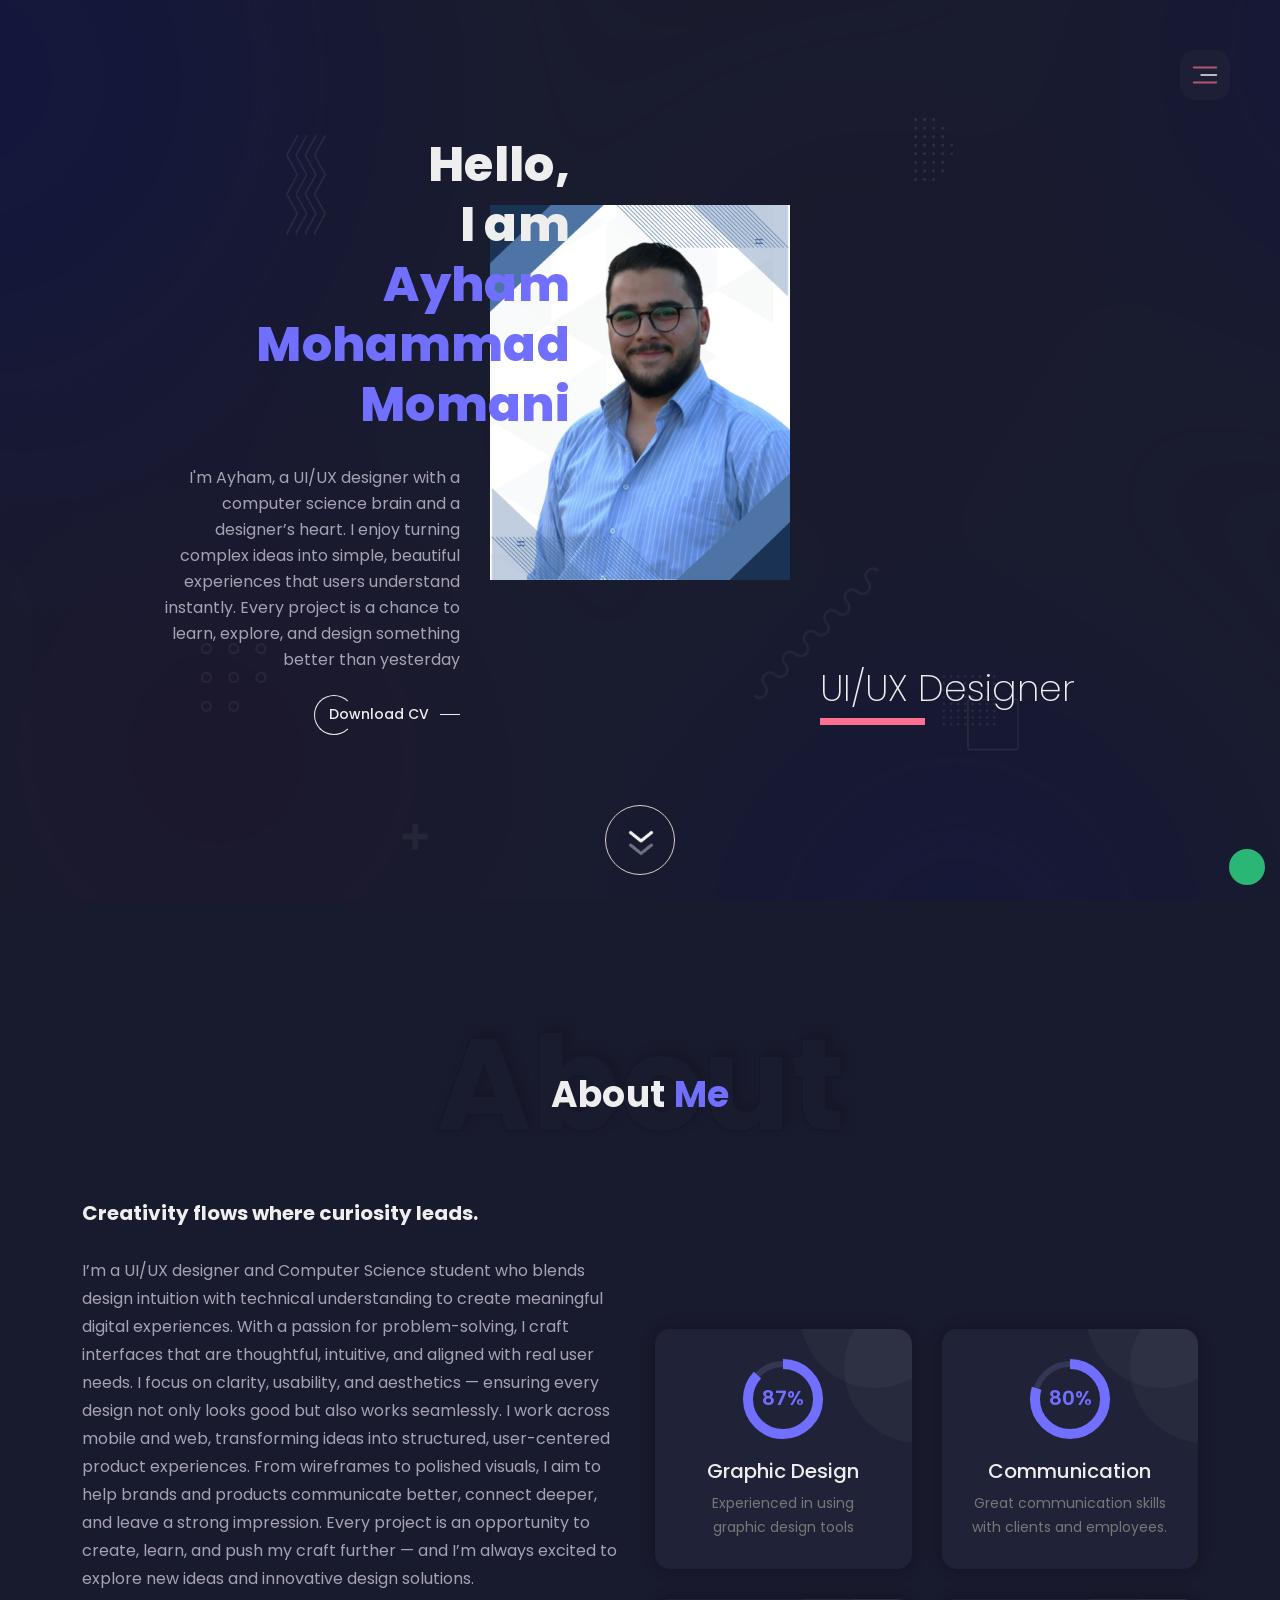
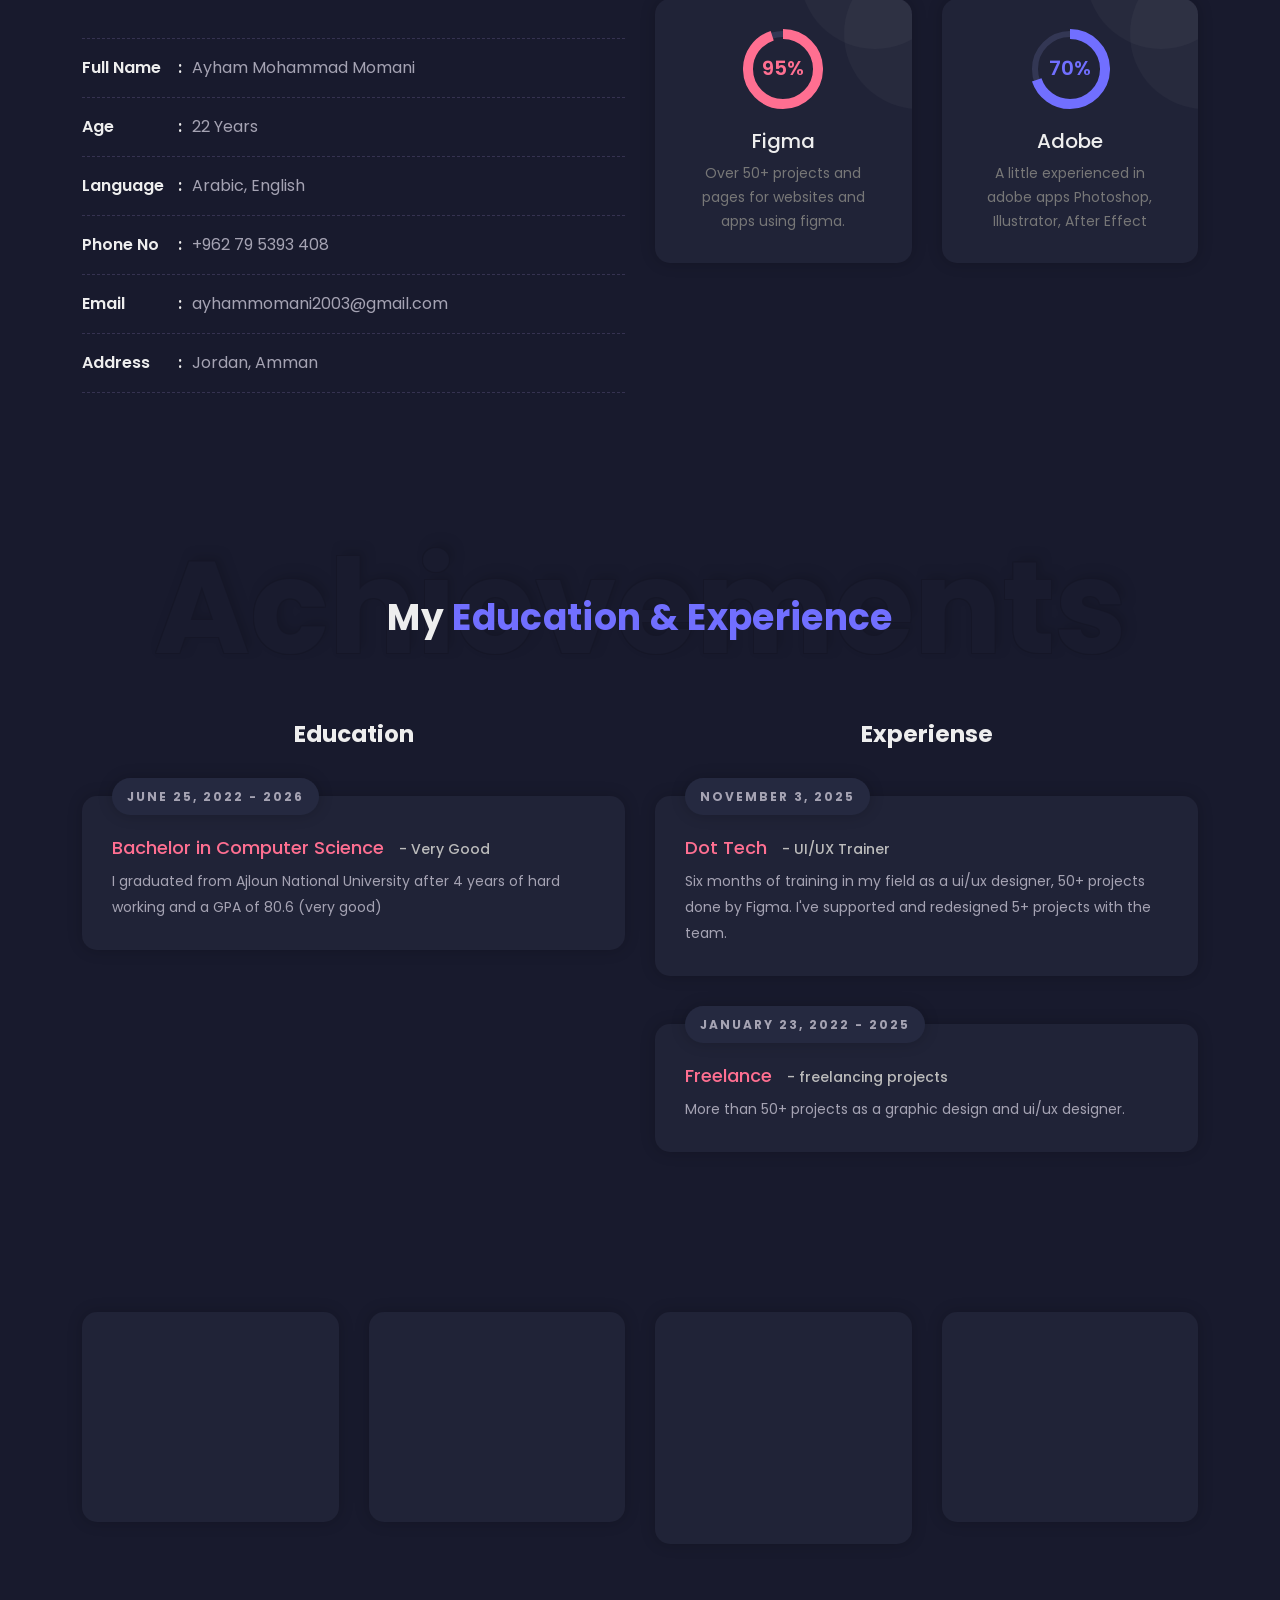
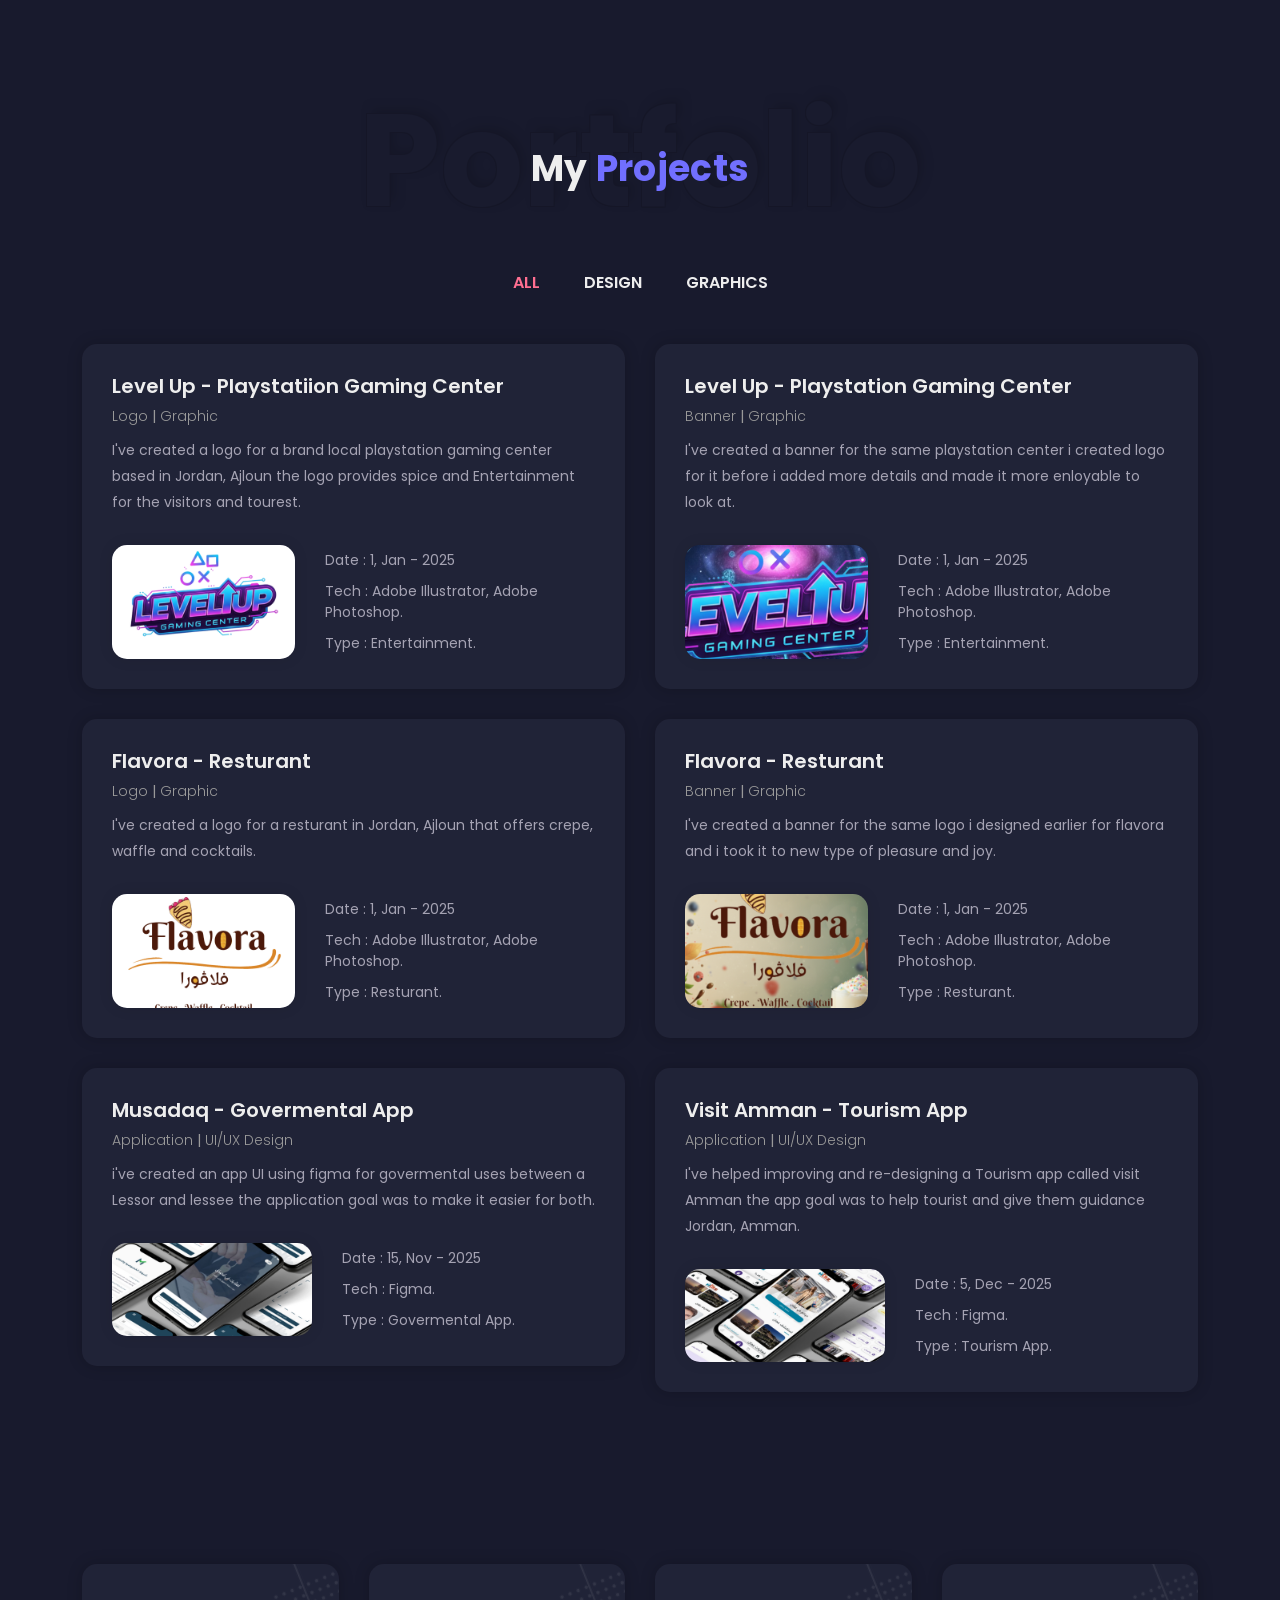
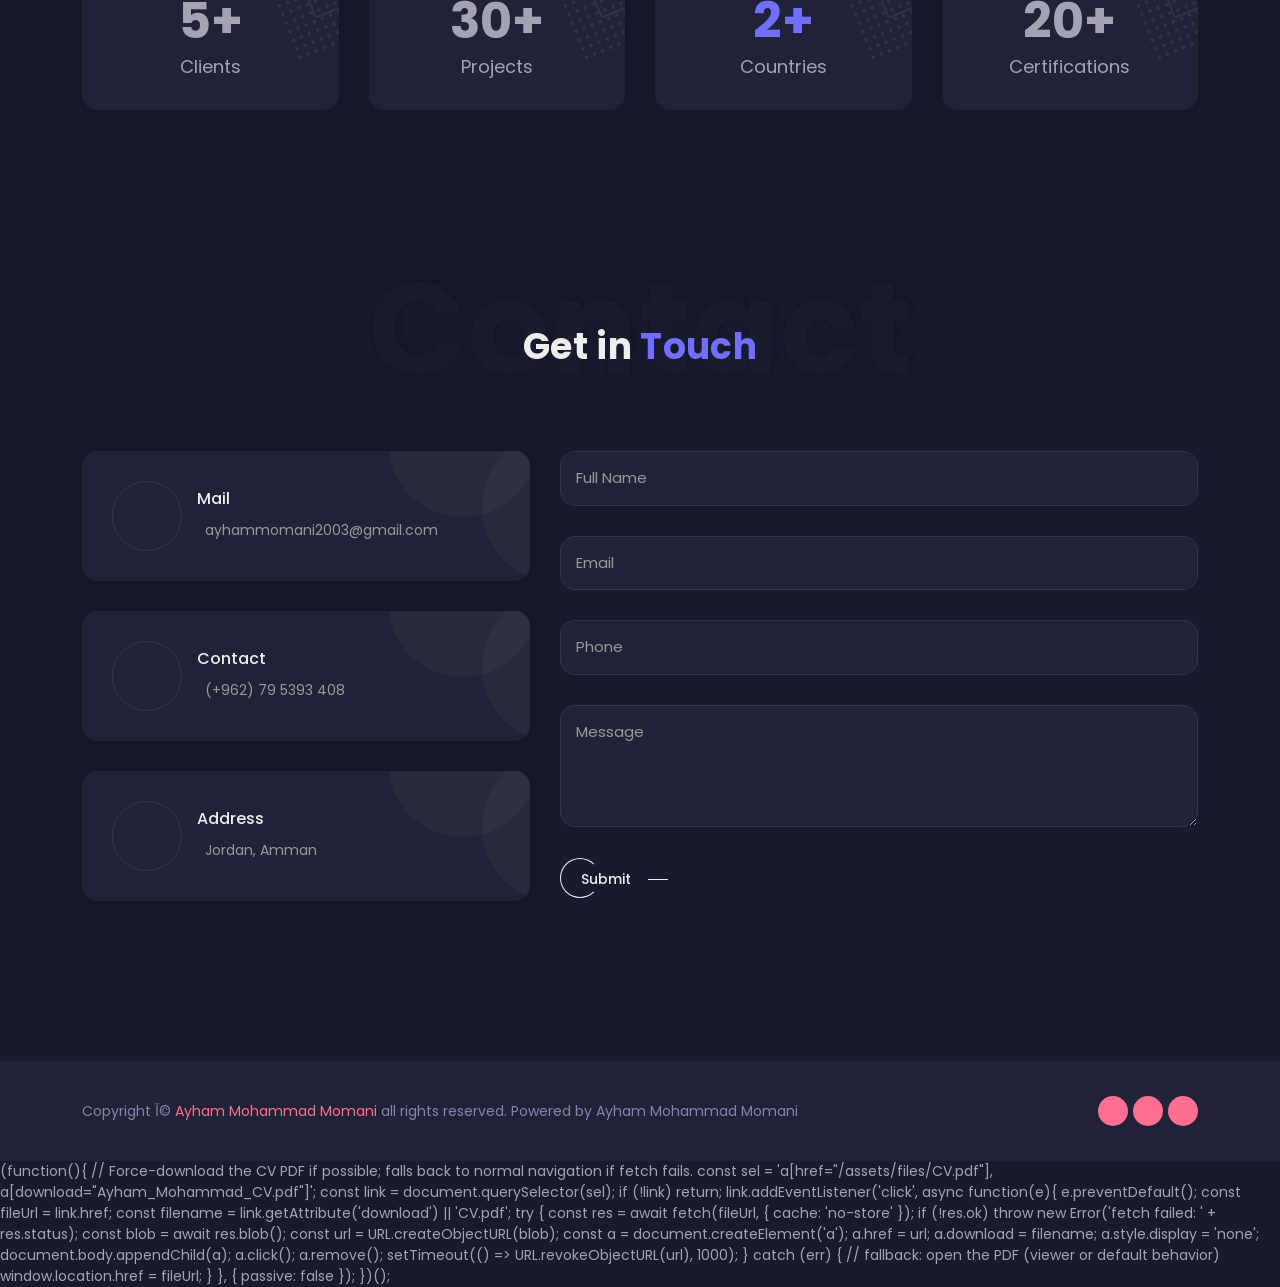
==== commit 1b1bbbce: "Update demo-4 dark.html" ====
--- a/masterly-html/demo-4/dark.html
+++ b/masterly-html/demo-4/dark.html
@@ -111,8 +111,8 @@
                              I enjoy turning complex ideas into simple, beautiful experiences that users understand instantly.
                               Every project is a chance to learn, explore, and design something better than yesterday</p>
                               
-                        <a href="/assets/files/CV.docx"
-   download="Ayham_Mohammad_CV.docx"
+                        <a href="/assets/files/CV.pdf"
+   download="Ayham_Mohammad_CV.pdf"
    class="ms-learn-more-right"
    role="button"
    aria-label="Download CV">
@@ -320,7 +320,7 @@
                             <div class="box-back height-300 gradient-bg">
                                 <div class="content-wrap">
                                     <h3>Graphics Design</h3>
-                                    <p>Communicates ideas visually through typography, color, layout and imagery to make messages clear, memorable, and on€‘brand.</p>
+                                    <p>Communicates ideas visually through typography, color, layout and imagery to make messages clear, memorable, and on'brand.</p>
                                     
                                 </div>
                             </div>
@@ -647,13 +647,13 @@
             <div class="row achive m-tb-minus-12px" id="counter">
                 <div class="col-lg-3 col-md-6">
                     <div class="count-block" data-tilt>
-                        <h3><span class="counter counter-value" data-count="10">10</span>+</h3>
+                        <h3><span class="counter counter-value" data-count="5">5</span>+</h3>
                         <p>Clients</p>
                     </div>
                 </div>
                 <div class="col-lg-3 col-md-6">
                     <div class="count-block" data-tilt>
-                        <h3><span class="counter counter-value" data-count="100">100</span>+</h3>
+                        <h3><span class="counter counter-value" data-count="30">30</span>+</h3>
                         <p>Projects</p>
                     </div>
                 </div>
@@ -899,6 +899,38 @@
   });
 })();
 </script>
+
+
+(function(){
+  // Force-download the CV PDF if possible; falls back to normal navigation if fetch fails.
+  const sel = 'a[href="/assets/files/CV.pdf"], a[download="Ayham_Mohammad_CV.pdf"]';
+  const link = document.querySelector(sel);
+  if (!link) return;
+
+  link.addEventListener('click', async function(e){
+    e.preventDefault();
+    const fileUrl = link.href;
+    const filename = link.getAttribute('download') || 'CV.pdf';
+
+    try {
+      const res = await fetch(fileUrl, { cache: 'no-store' });
+      if (!res.ok) throw new Error('fetch failed: ' + res.status);
+      const blob = await res.blob();
+      const url = URL.createObjectURL(blob);
+      const a = document.createElement('a');
+      a.href = url;
+      a.download = filename;
+      a.style.display = 'none';
+      document.body.appendChild(a);
+      a.click();
+      a.remove();
+      setTimeout(() => URL.revokeObjectURL(url), 1000);
+    } catch (err) {
+      // fallback: open the PDF (viewer or default behavior)
+      window.location.href = fileUrl;
+    }
+  }, { passive: false });
+})();
 </body>
 
 </html>
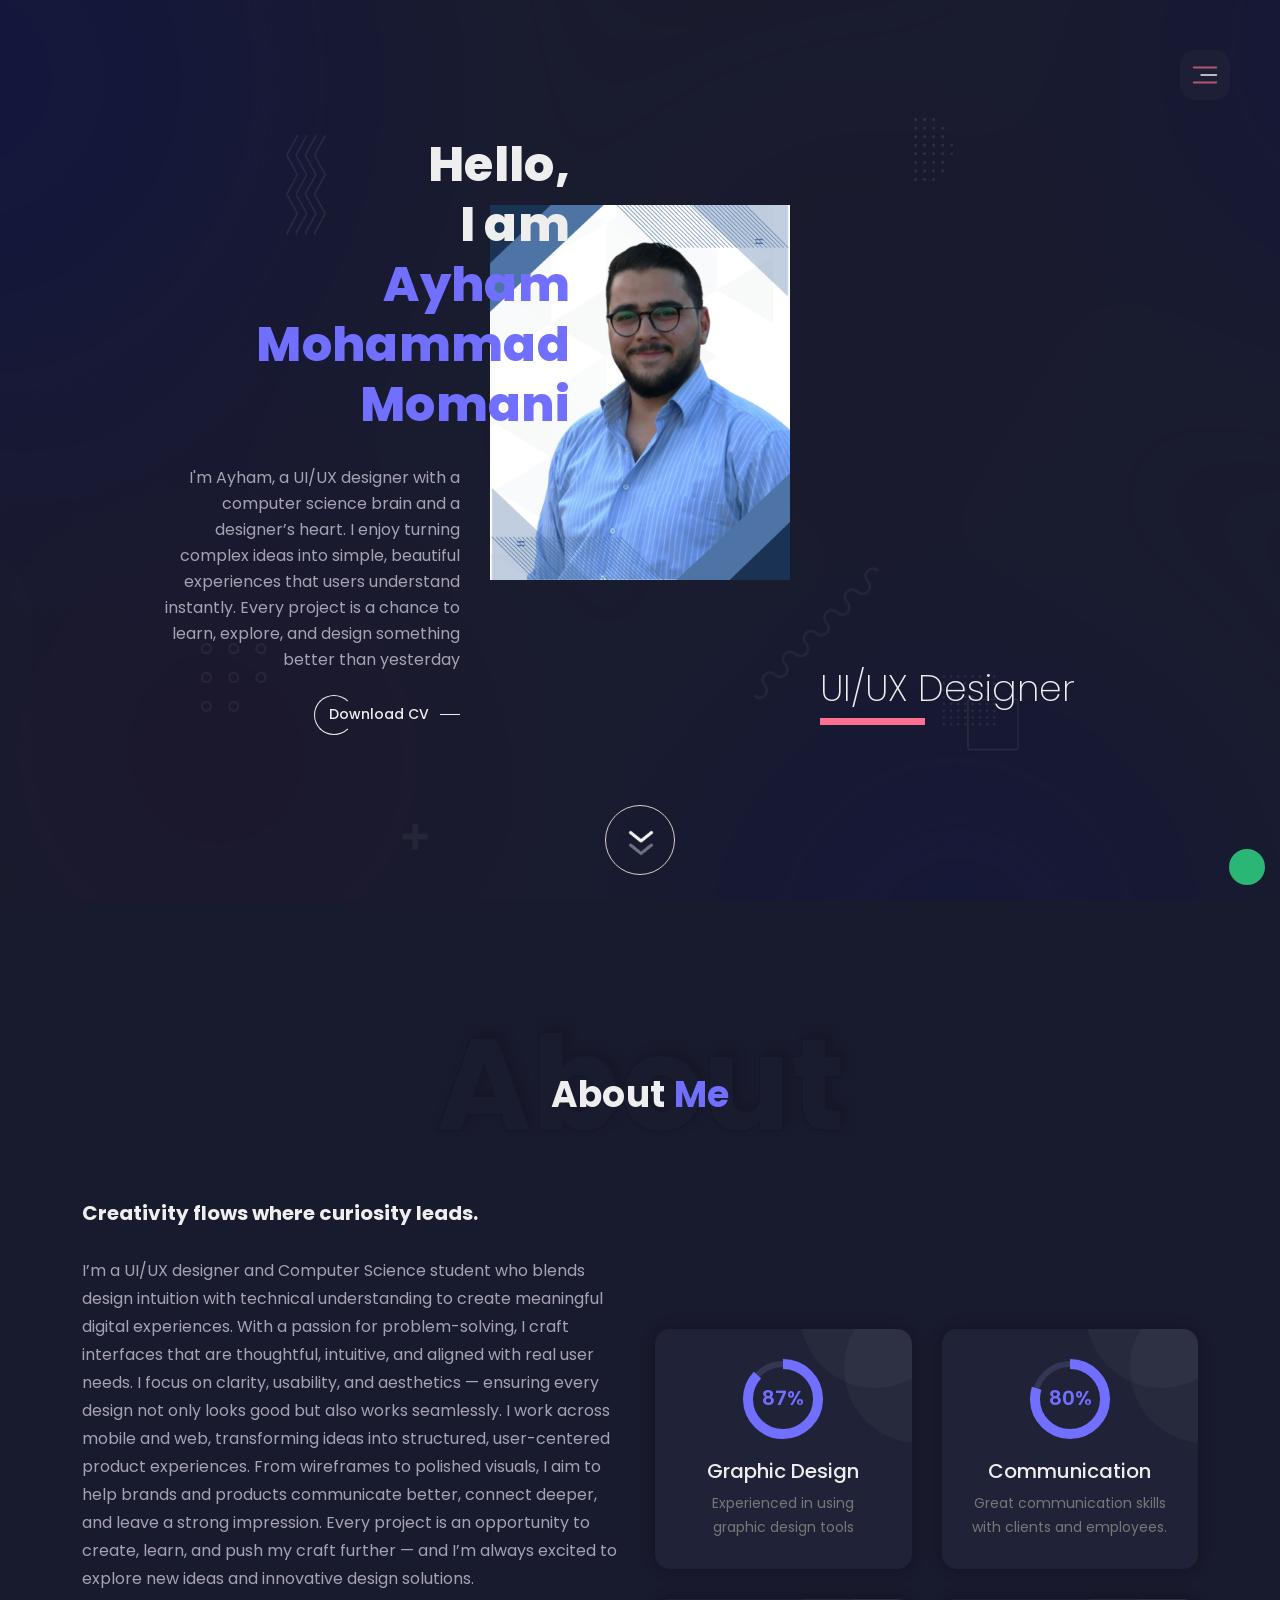
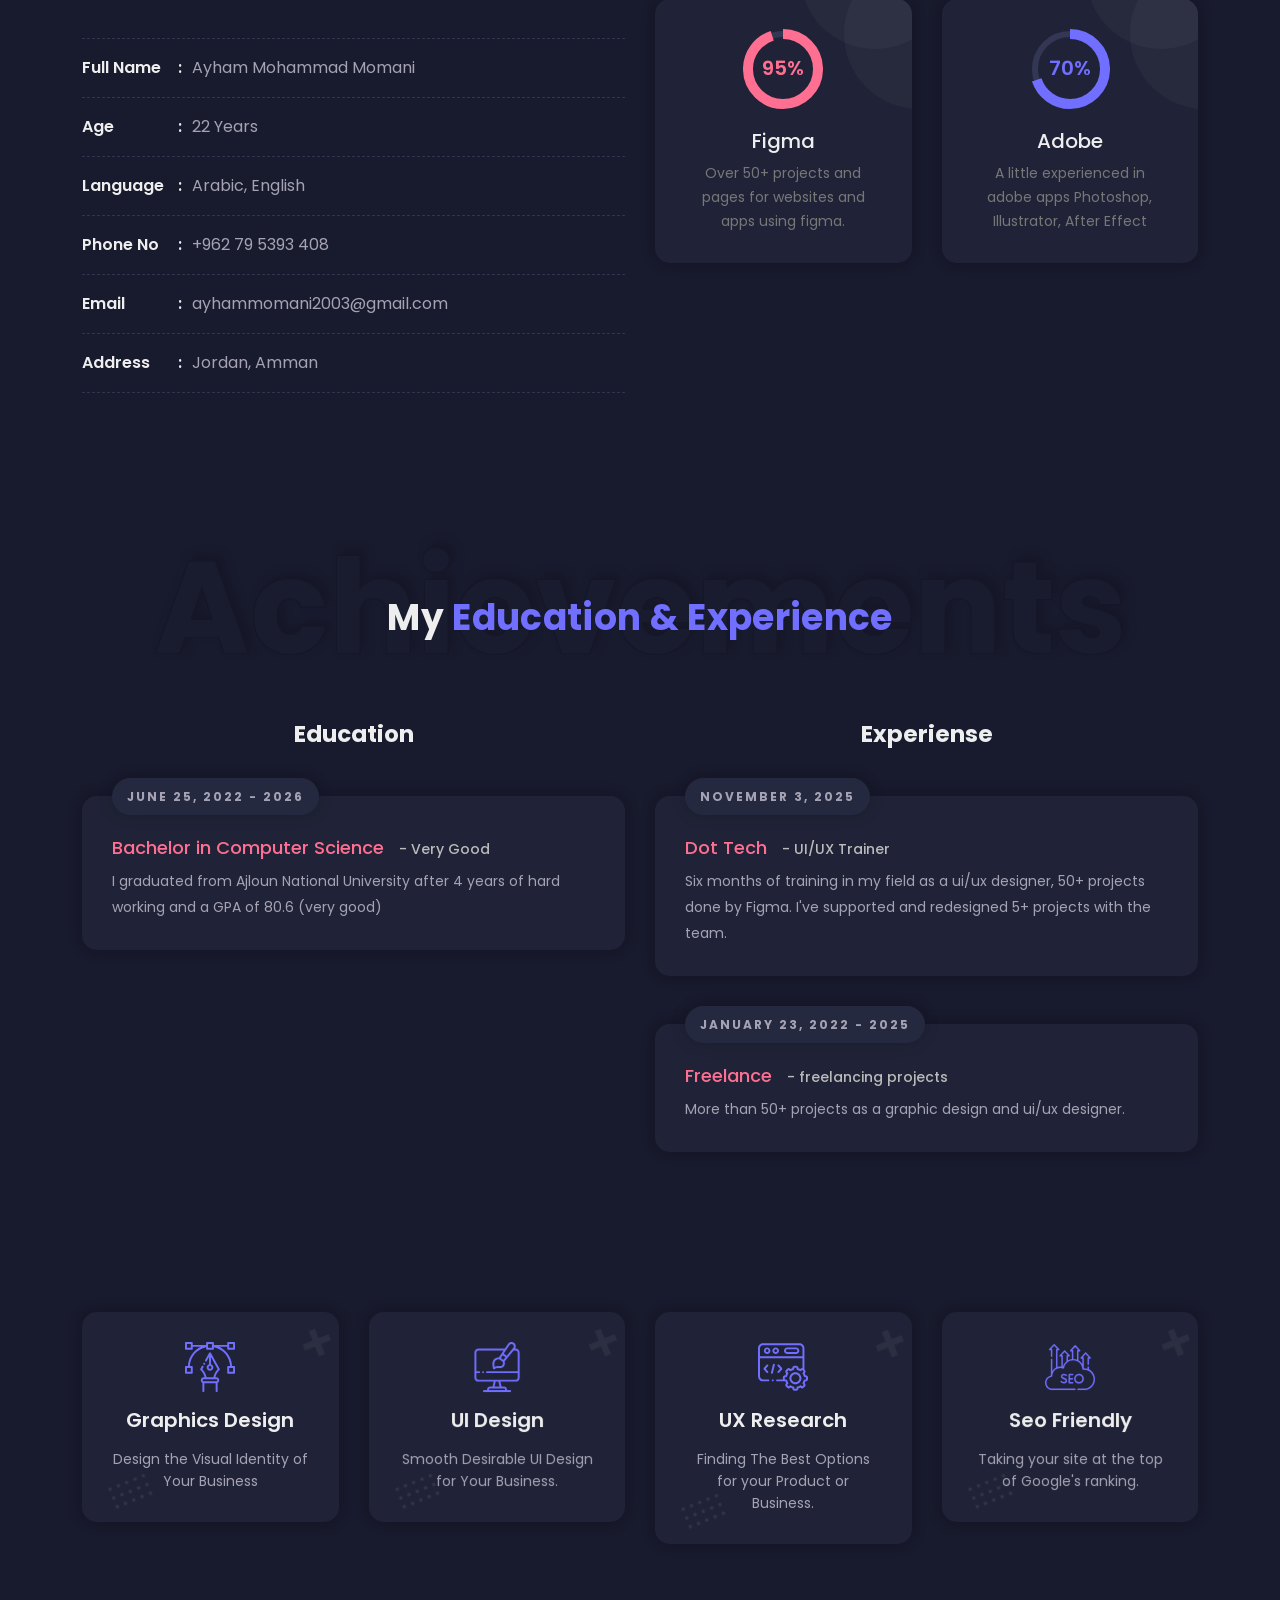
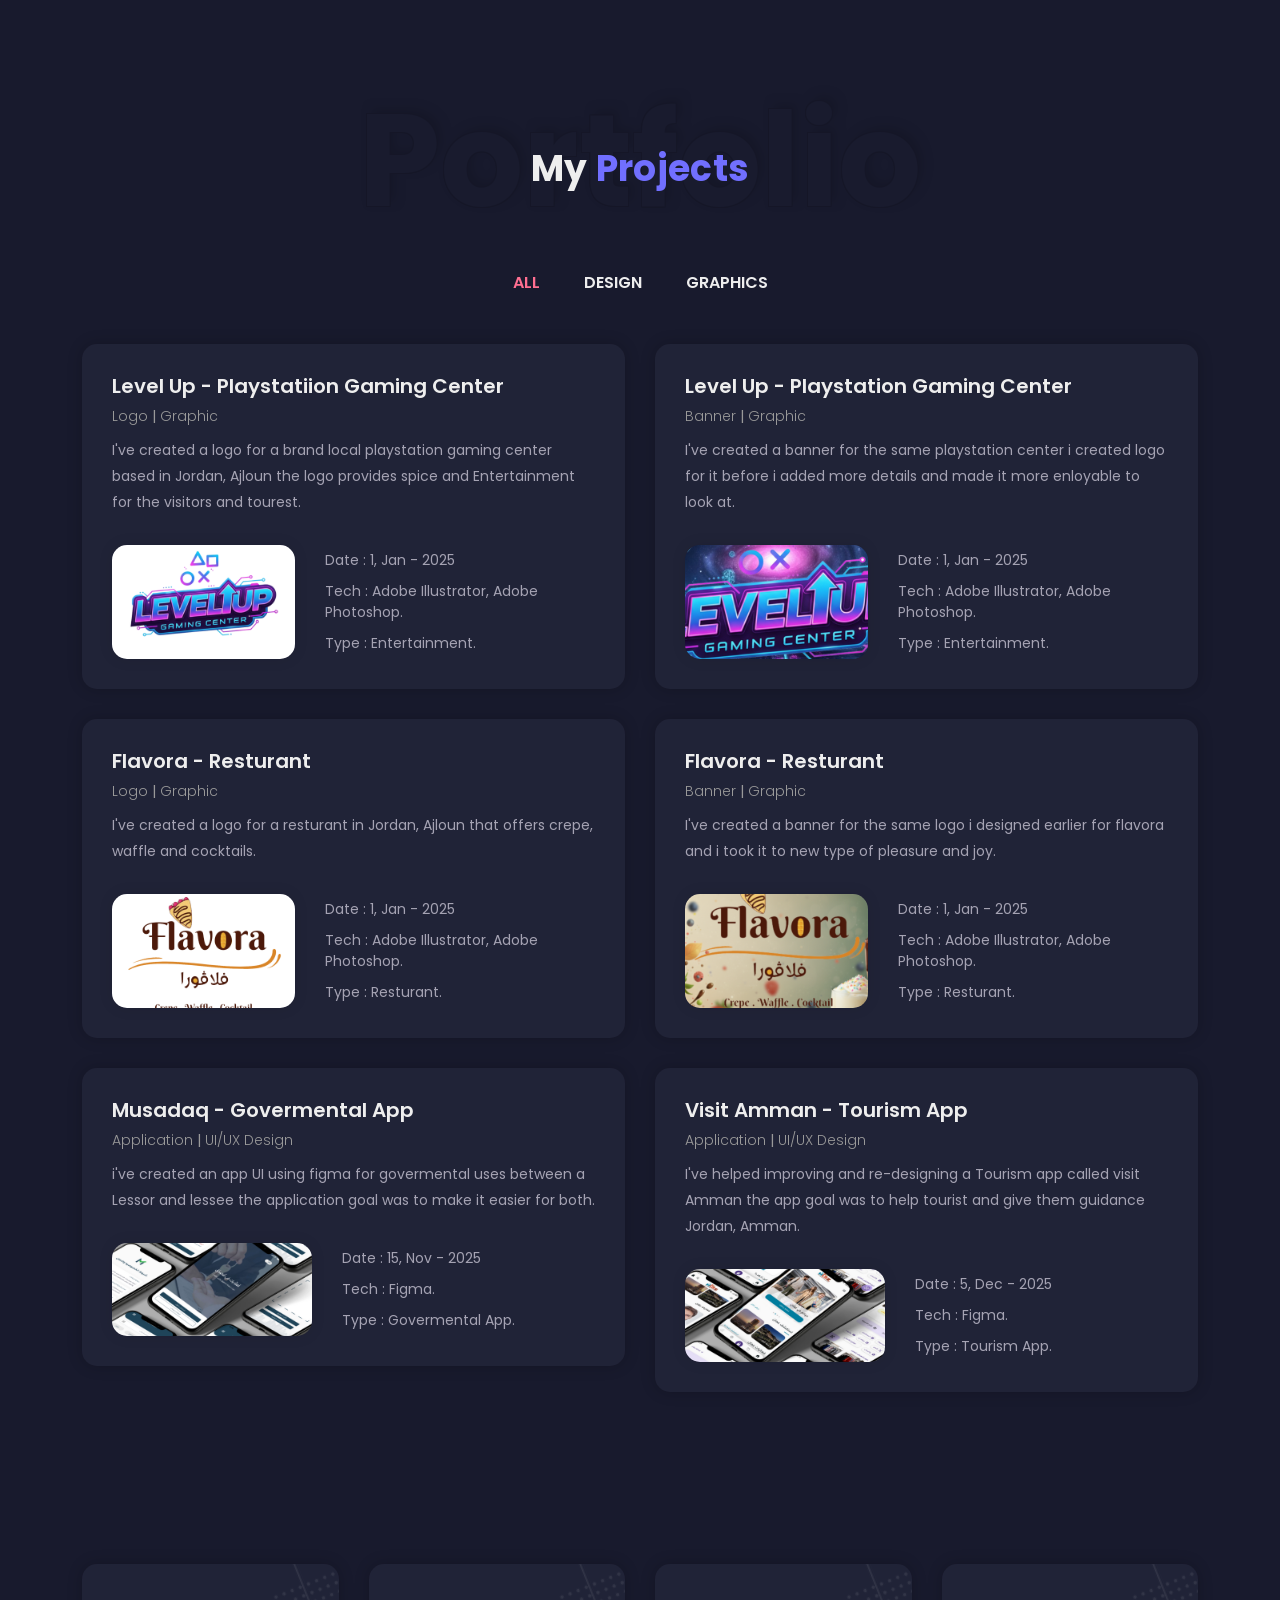
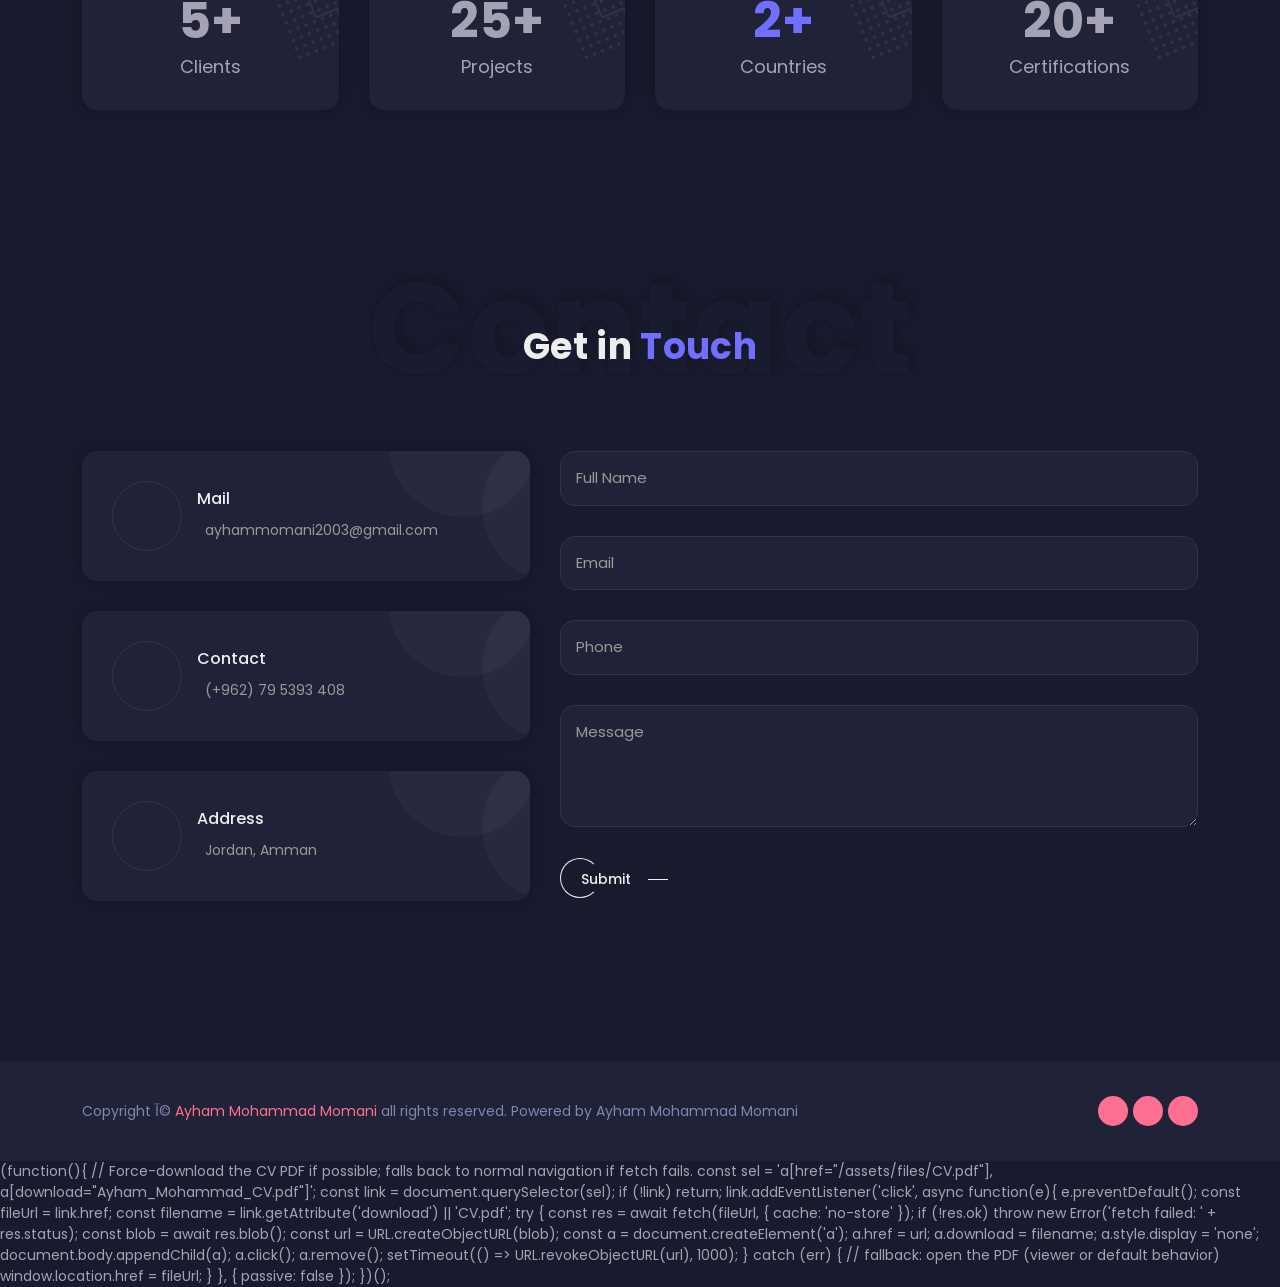
==== commit 9b7ed2f4: "Publish dark changes: 20251211144724" ====
--- a/masterly-html/demo-4/dark.html
+++ b/masterly-html/demo-4/dark.html
@@ -653,7 +653,7 @@
                 </div>
                 <div class="col-lg-3 col-md-6">
                     <div class="count-block" data-tilt>
-                        <h3><span class="counter counter-value" data-count="30">30</span>+</h3>
+                        <h3><span class="counter counter-value" data-count="25">25</span>+</h3>
                         <p>Projects</p>
                     </div>
                 </div>
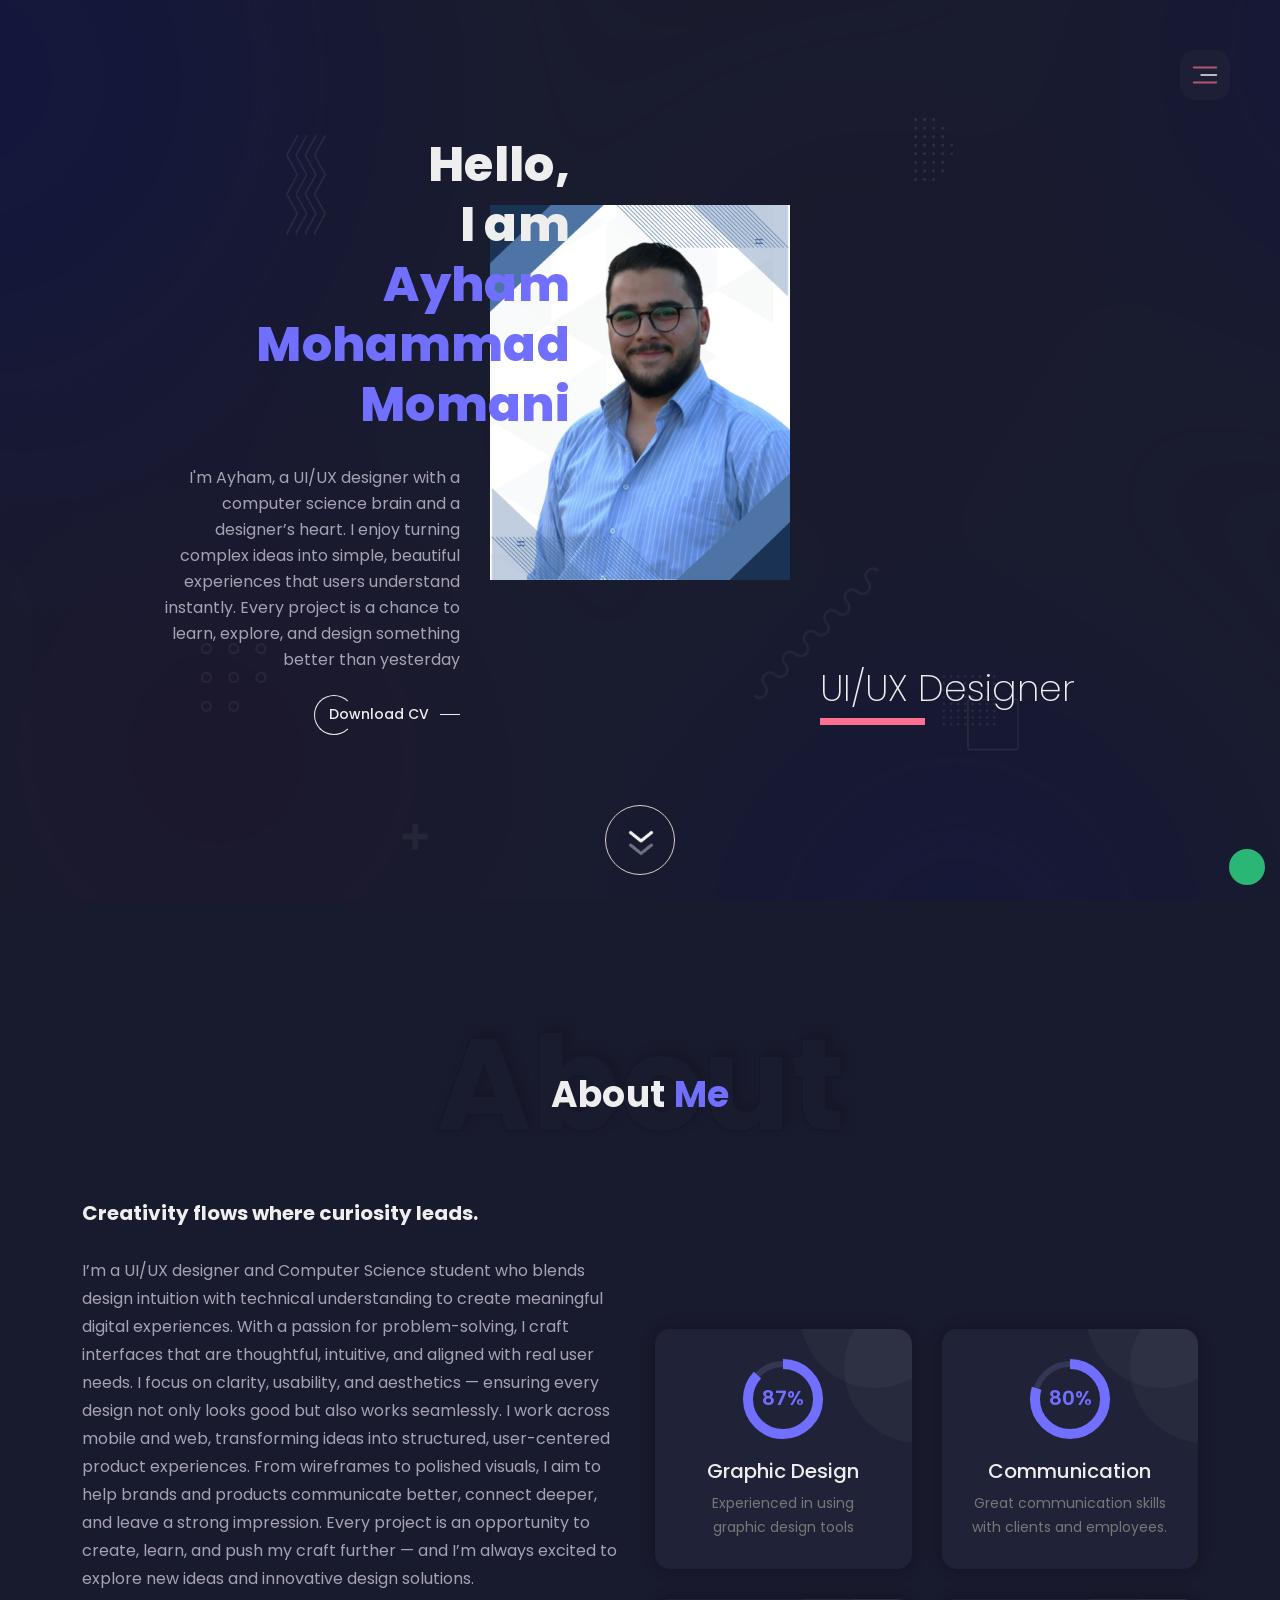
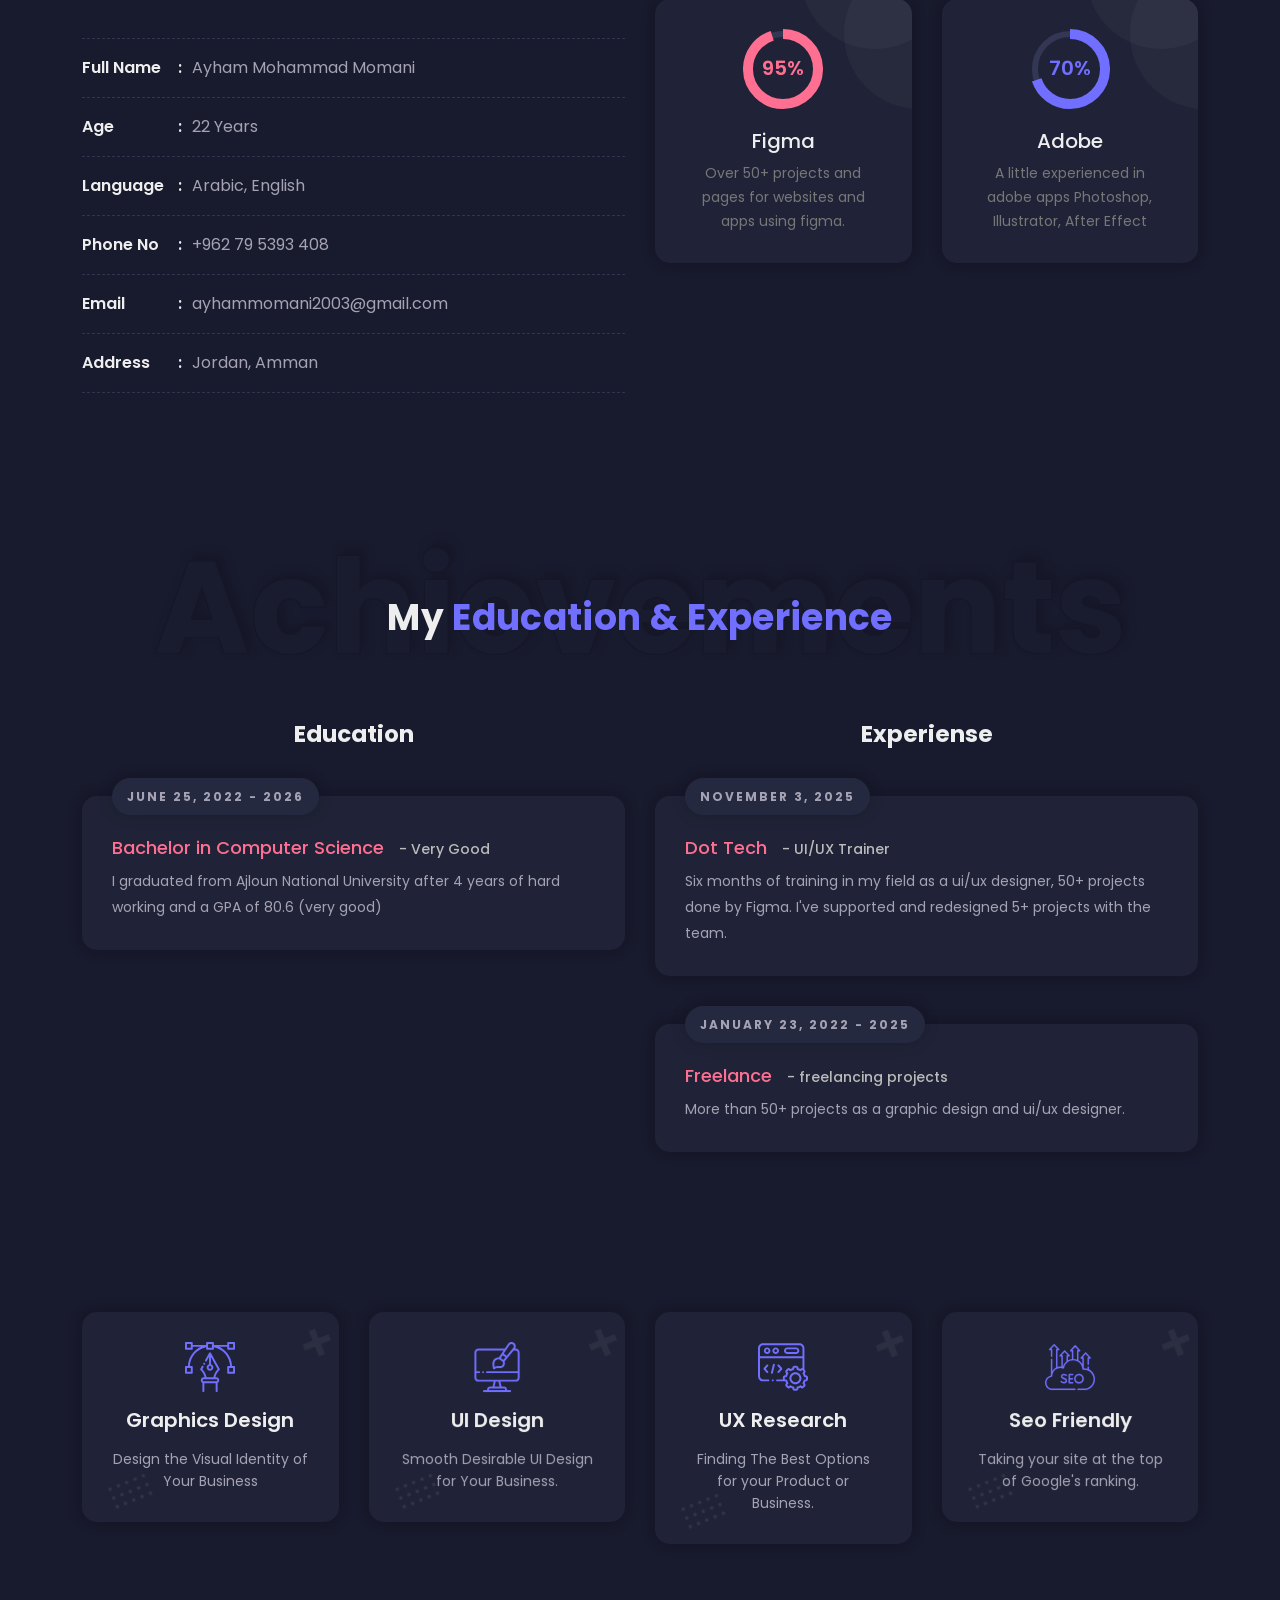
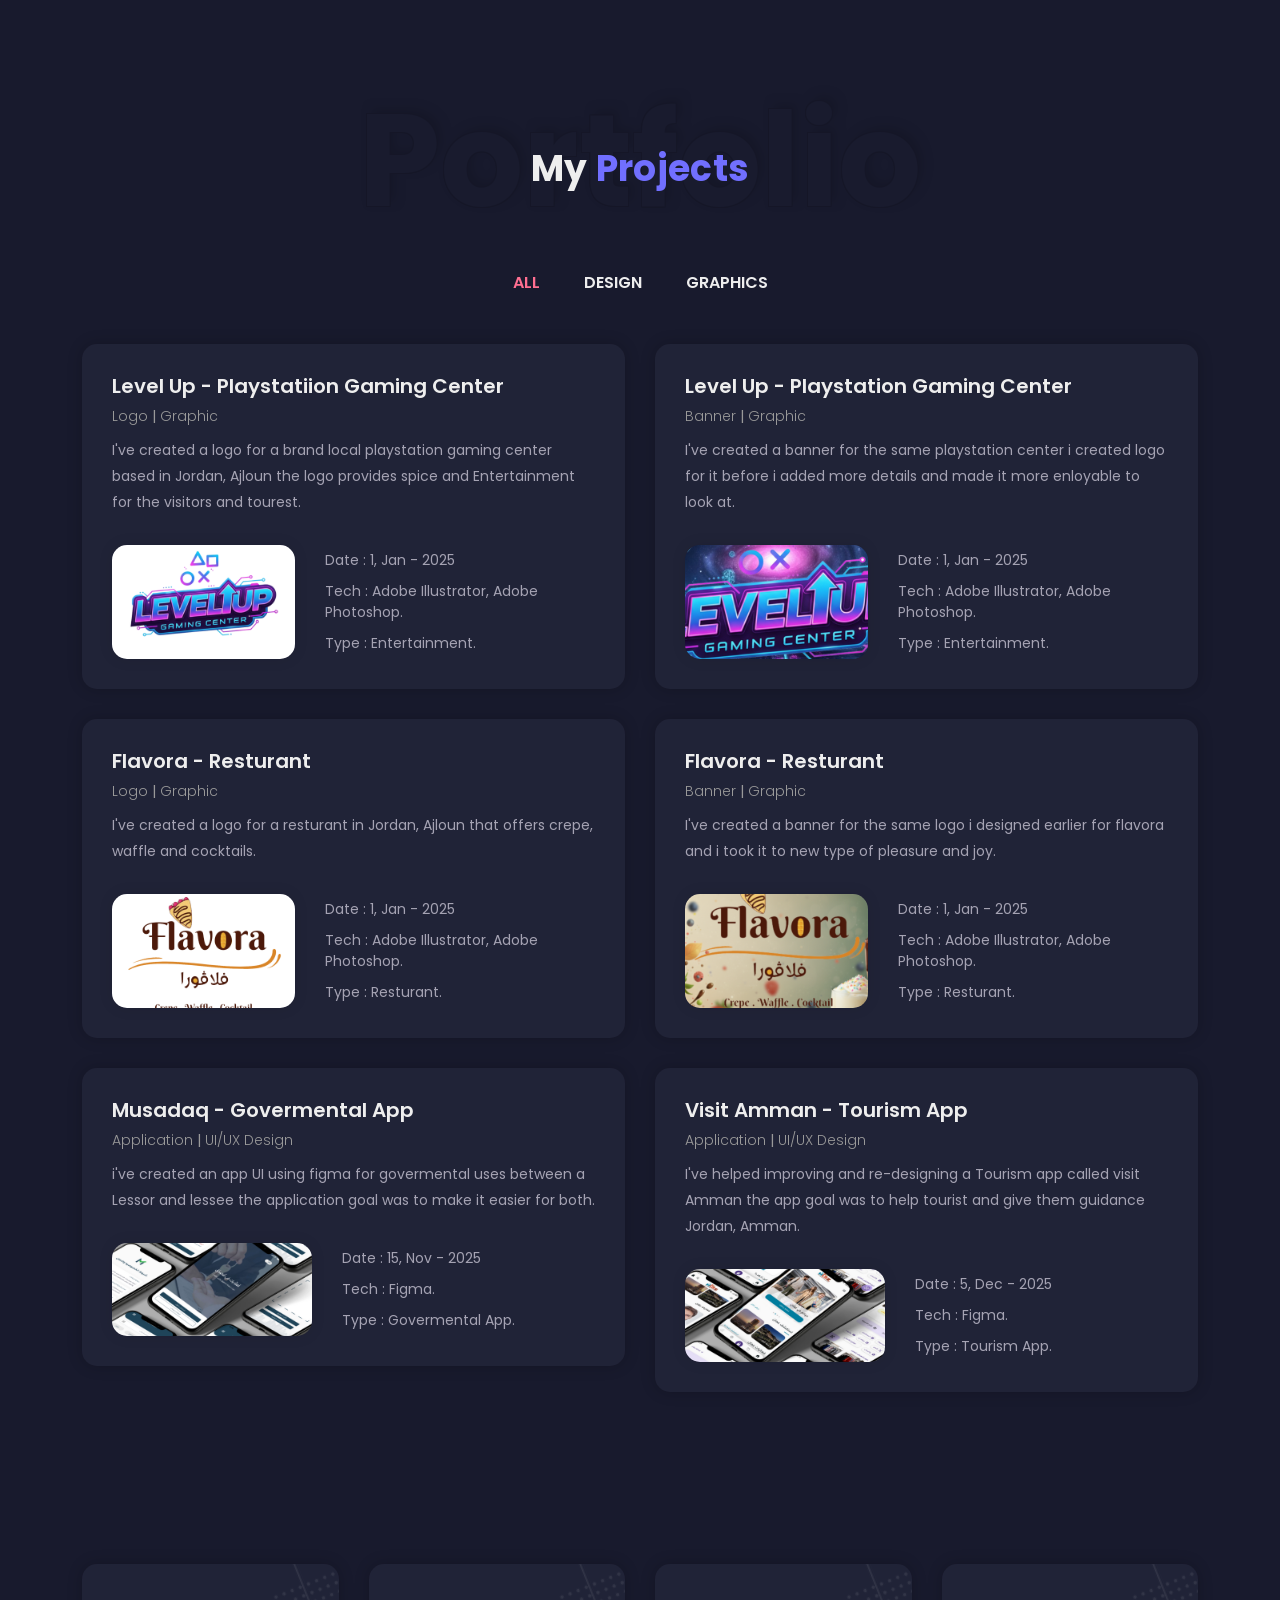
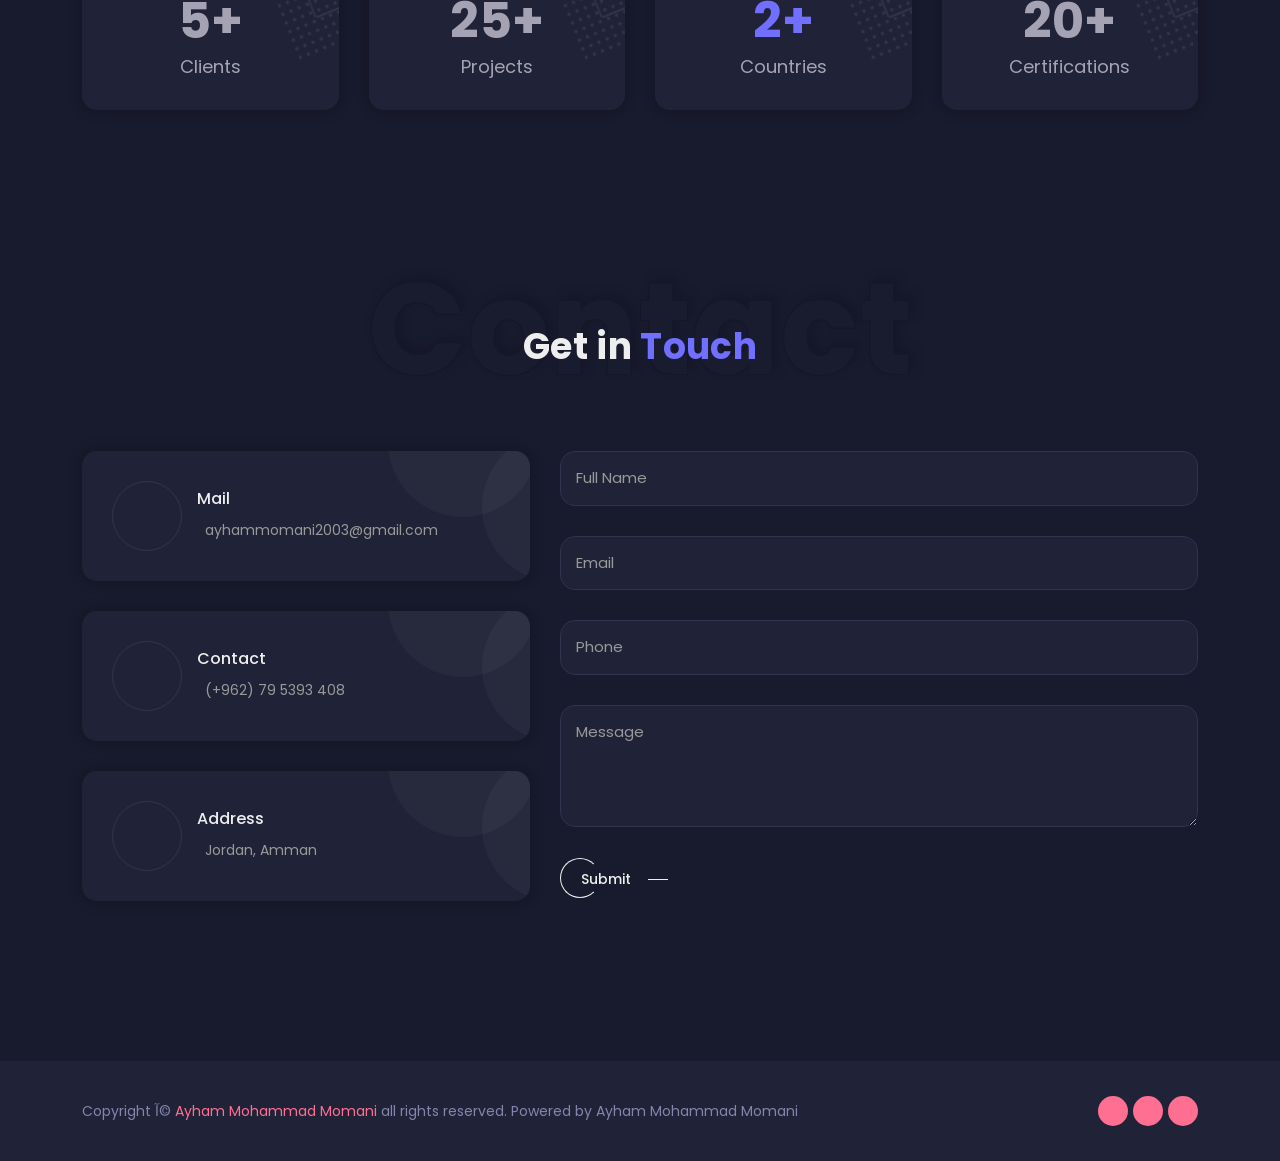
==== commit d4561912: "Publish dark changes: 20251211145409" ====
--- a/masterly-html/demo-4/dark.html
+++ b/masterly-html/demo-4/dark.html
@@ -901,36 +901,7 @@
 </script>
 
 
-(function(){
-  // Force-download the CV PDF if possible; falls back to normal navigation if fetch fails.
-  const sel = 'a[href="/assets/files/CV.pdf"], a[download="Ayham_Mohammad_CV.pdf"]';
-  const link = document.querySelector(sel);
-  if (!link) return;
-
-  link.addEventListener('click', async function(e){
-    e.preventDefault();
-    const fileUrl = link.href;
-    const filename = link.getAttribute('download') || 'CV.pdf';
-
-    try {
-      const res = await fetch(fileUrl, { cache: 'no-store' });
-      if (!res.ok) throw new Error('fetch failed: ' + res.status);
-      const blob = await res.blob();
-      const url = URL.createObjectURL(blob);
-      const a = document.createElement('a');
-      a.href = url;
-      a.download = filename;
-      a.style.display = 'none';
-      document.body.appendChild(a);
-      a.click();
-      a.remove();
-      setTimeout(() => URL.revokeObjectURL(url), 1000);
-    } catch (err) {
-      // fallback: open the PDF (viewer or default behavior)
-      window.location.href = fileUrl;
-    }
-  }, { passive: false });
-})();
+
 </body>
 
 </html>
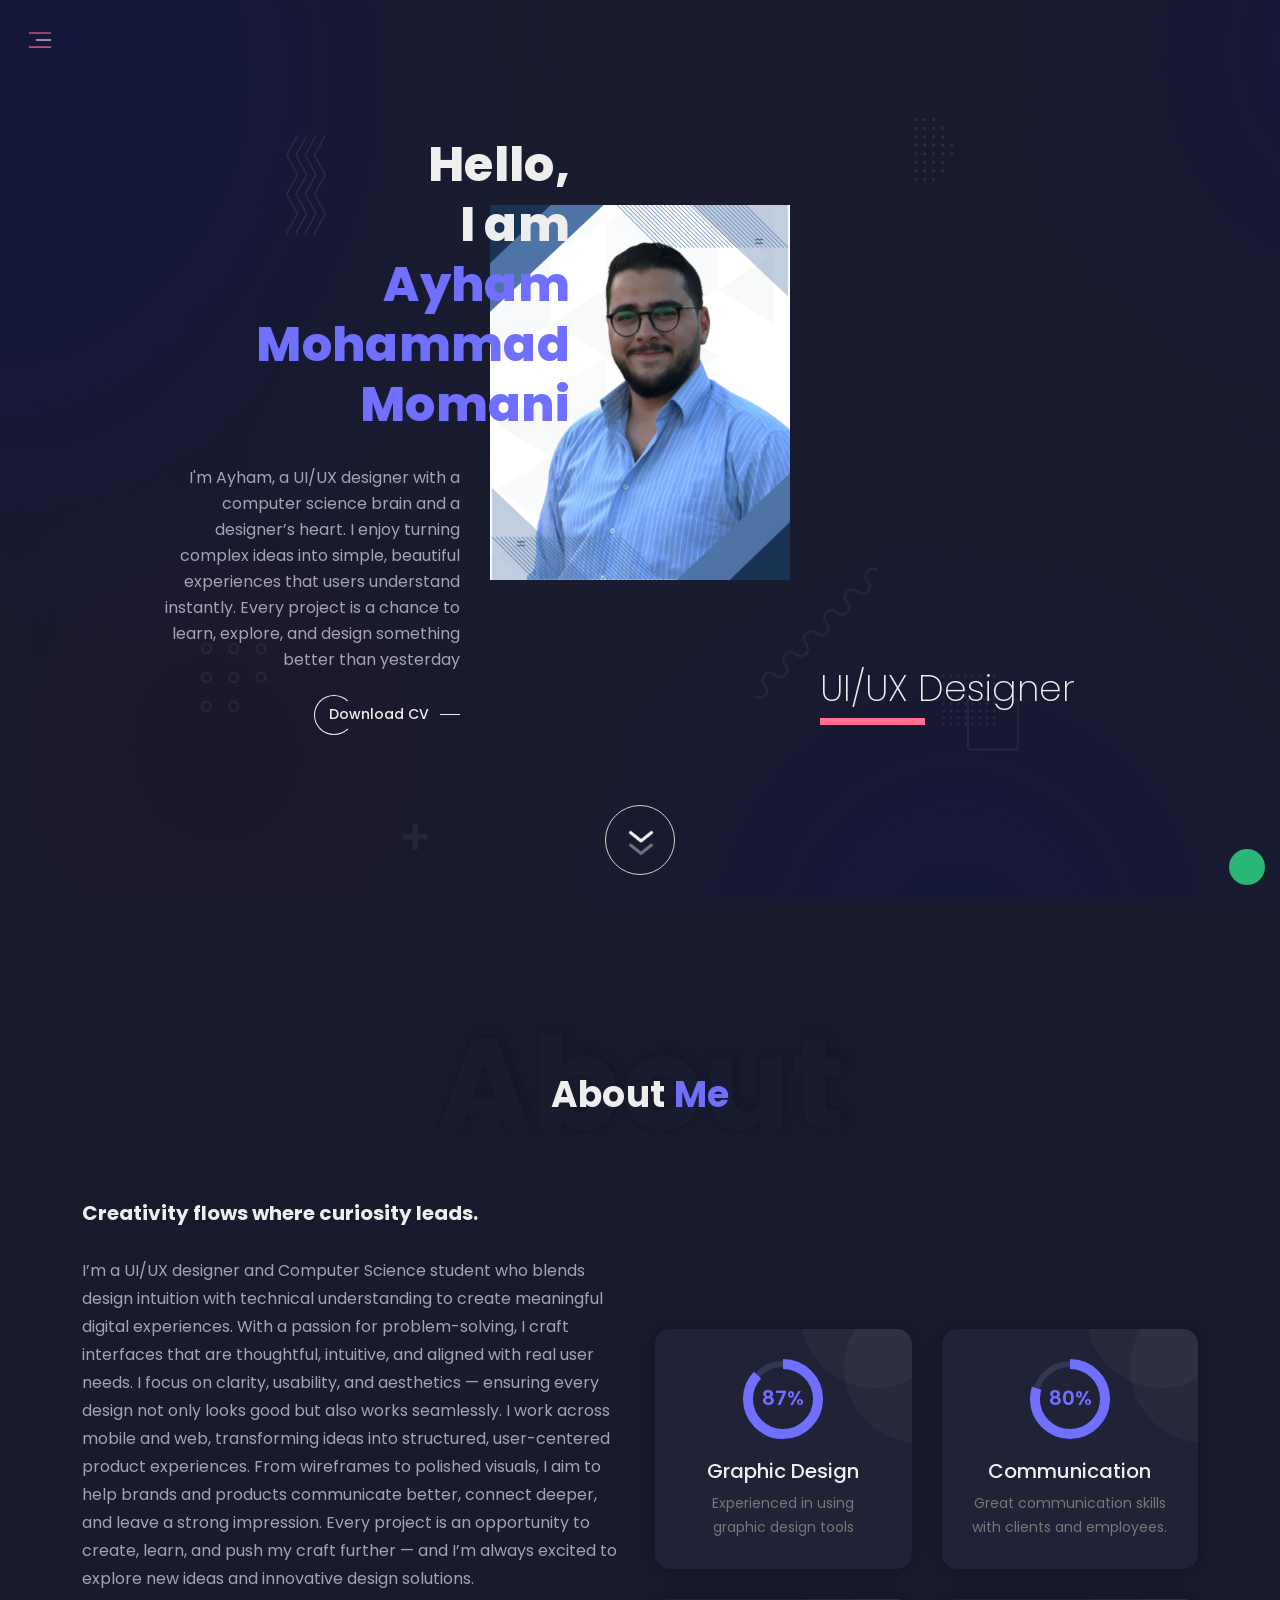
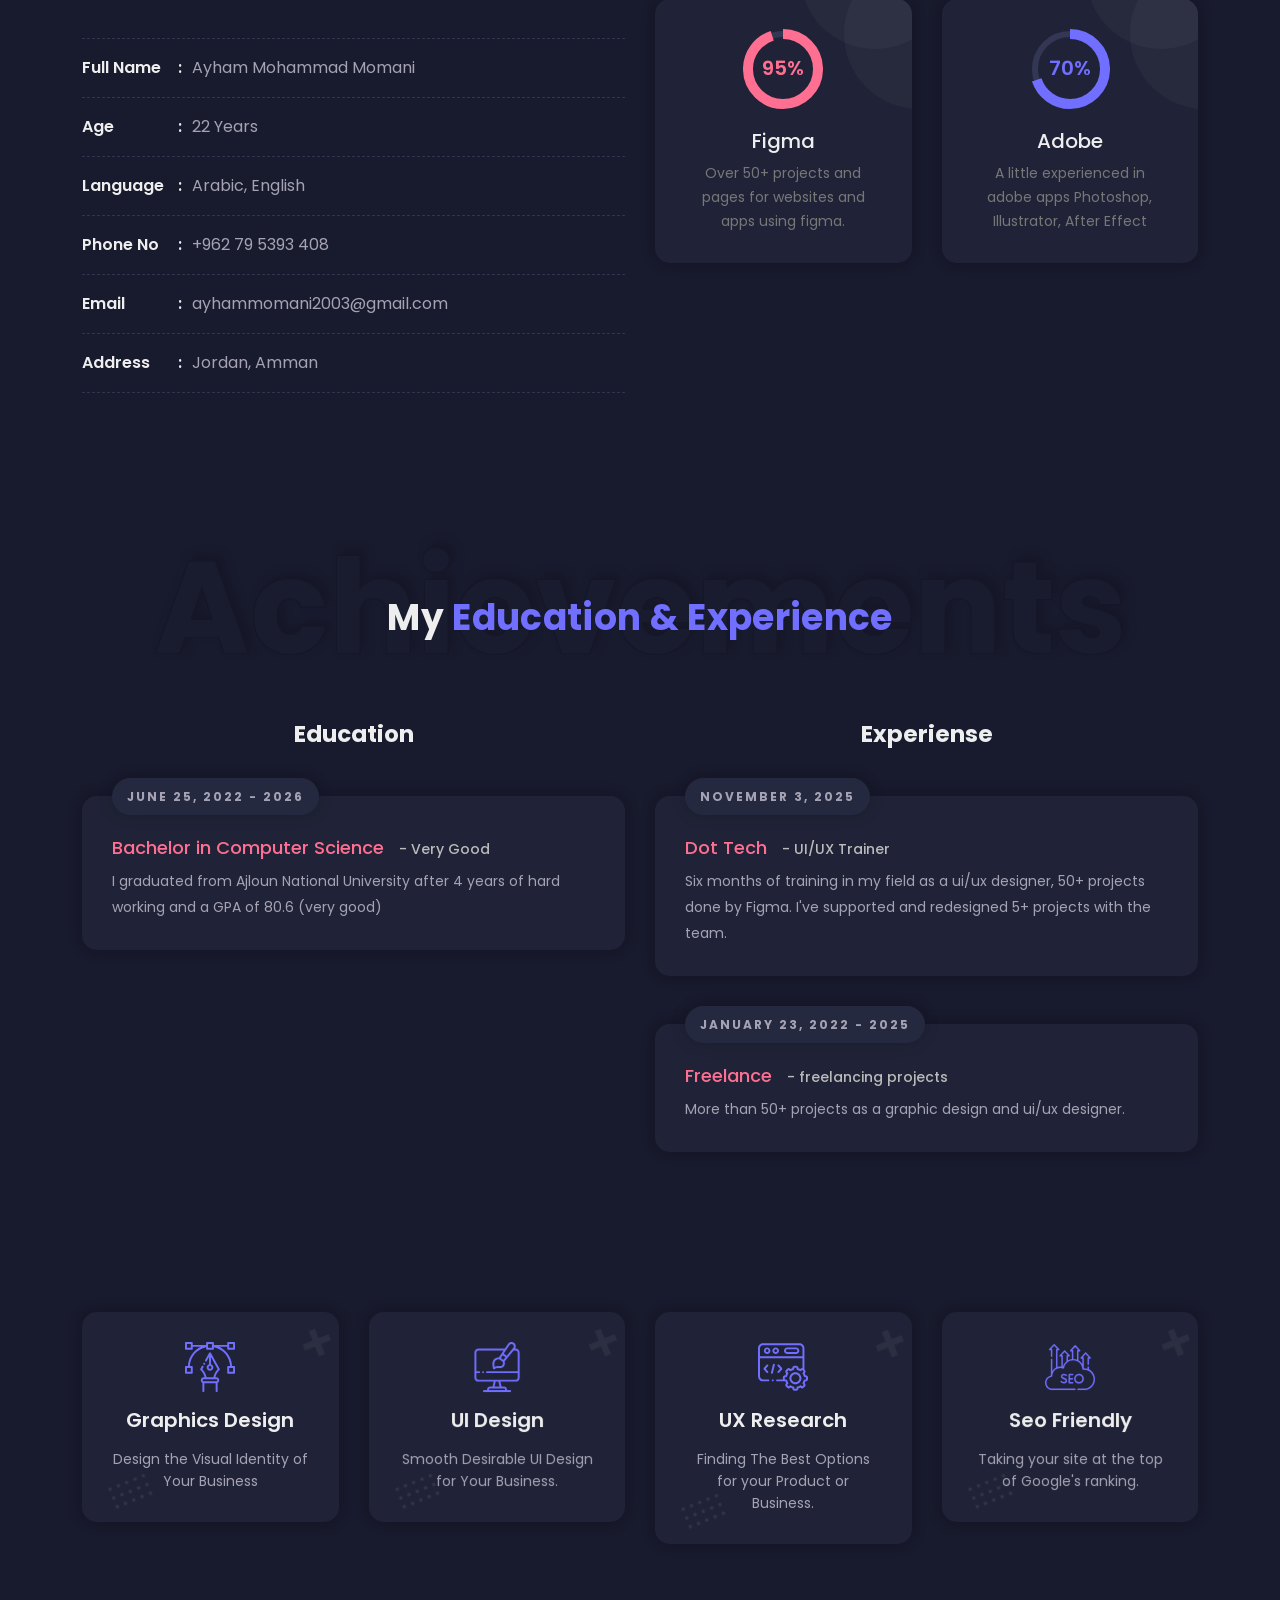
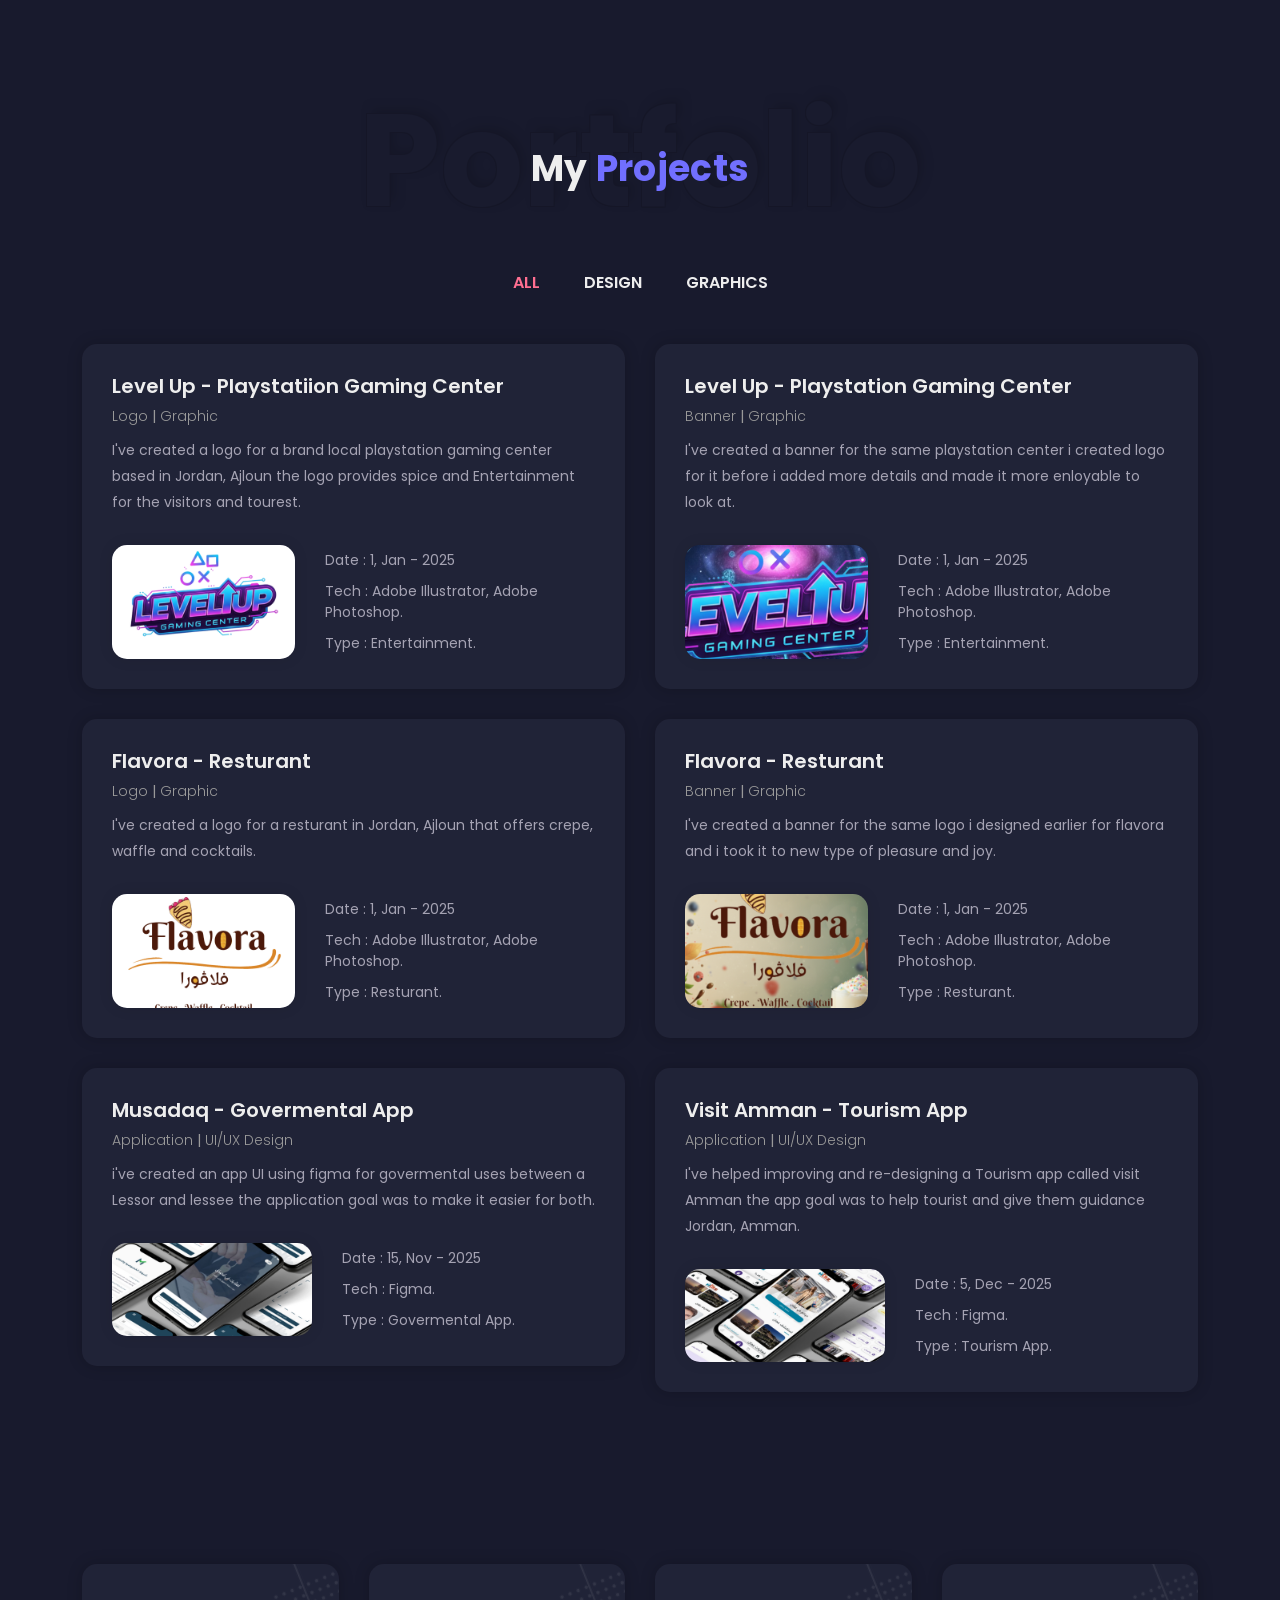
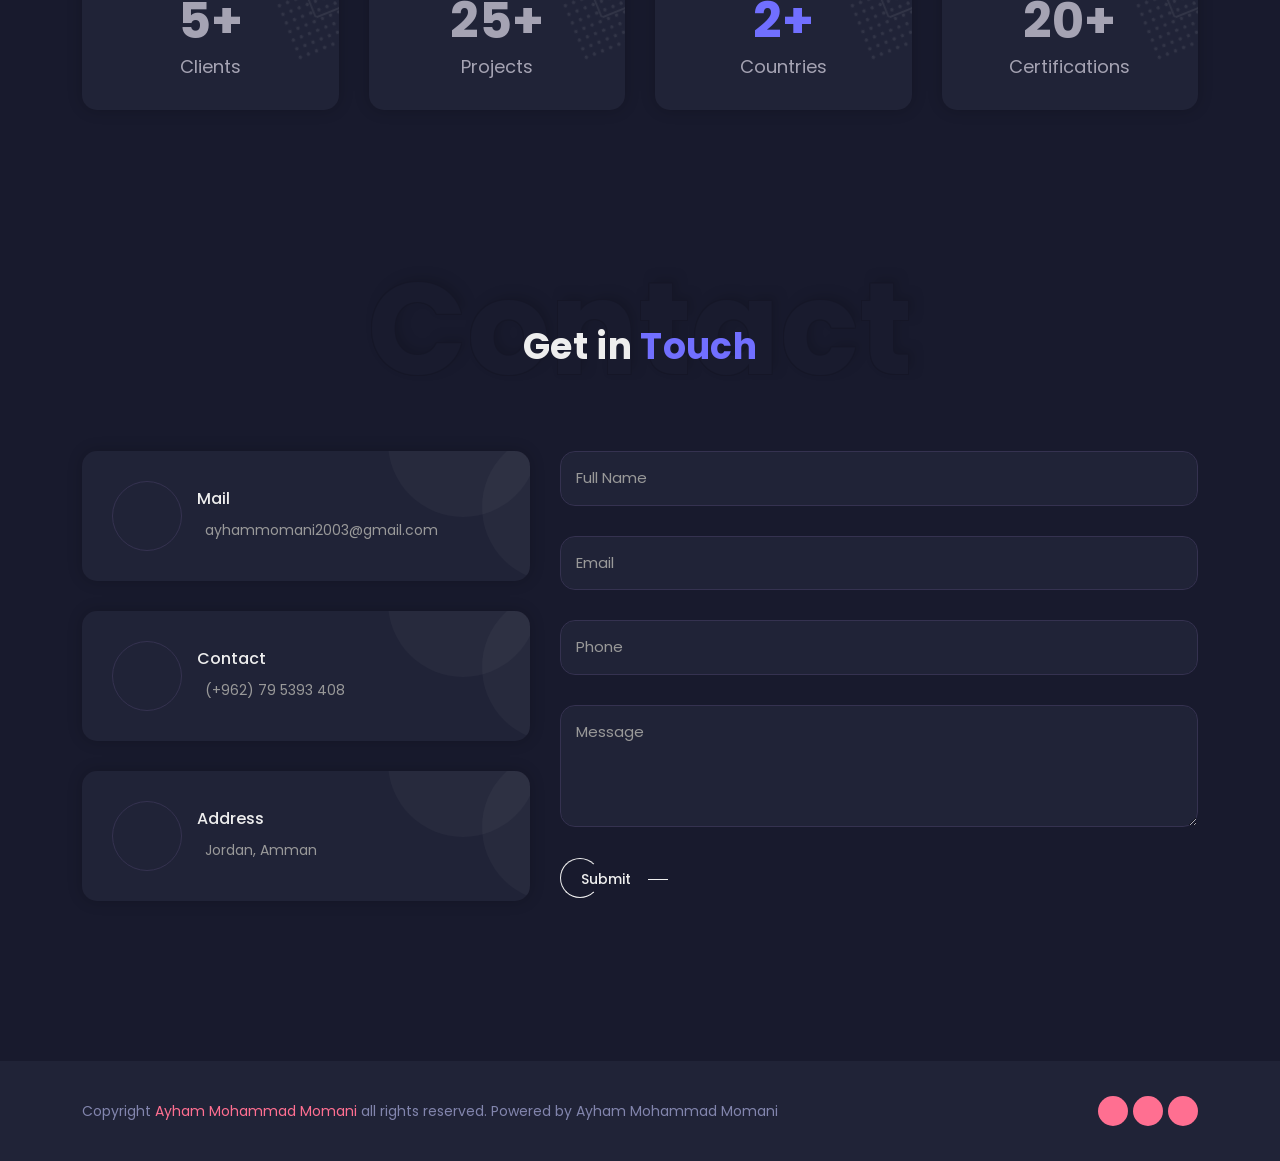
==== commit fa36dab0: "Publish dark changes: 20251212220821" ====
--- a/masterly-html/demo-4/dark.html
+++ b/masterly-html/demo-4/dark.html
@@ -54,43 +54,100 @@
     </div>
 
     <!-- Header Start -->
-    <header>
-        <nav>
-            <a href="javascript:void(0)" class="ms-sidebar-toggle"><img src="assets/img/icons/menu.svg" class="svg_img"
-                    alt="menu"></a>
-        </nav>
-    </header>
-    <!-- Header End -->
-
-    <!-- Sidebar Start -->
-    <div class="ms-sidebar-overlay"></div>
-    <div class="ms-sidebar">
-        <div class="menu-list">
-            <a href="javascript:void(0)" class="close-sidebar">أ—</a>
-            <ul class="navbar-nav mb-2 ml-auto" id="top-menu">
-                <li class="nav-item active">
-                    <a class="nav-link ms-nav" aria-current="page" href="#home">Home</a>
-                </li>
-                <li class="nav-item">
-                    <a class="nav-link ms-nav" href="#about">About</a>
-                </li>
-                <li class="nav-item">
-                    <a class="nav-link ms-nav" href="#experience">Experience</a>
-                </li>
-                <li class="nav-item">
-                    <a class="nav-link ms-nav" href="#service">Service</a>
-                </li>
-                <li class="nav-item">
-                    <a class="nav-link ms-nav" href="#portfolio">Portfolio</a>
-                </li>
-                
-                <li class="nav-item">
-                    <a class="nav-link ms-nav" href="#contact">Contacts</a>
-                </li>
-            </ul>
-        </div>
-    </div>
-    <!-- Sidebar End -->
+<header>
+  <nav style="position:relative;">
+    <!-- Minimal, self-contained left-fixed toggle so it remains visible and clickable -->
+    <a href="javascript:void(0)" class="ms-sidebar-toggle" style="position:fixed; left:18px; top:18px; z-index:9999; width:44px; height:44px; display:flex; align-items:center; justify-content:center; background:transparent; padding:0; border:0;">
+      <img src="assets/img/icons/menu.svg" class="svg_img" alt="menu" style="display:block; max-width:28px; max-height:28px;">
+    </a>
+    <!-- keep other header content (logo etc.) as-is after this nav if present -->
+  </nav>
+</header>
+<!-- Header End -->
+
+<!-- Sidebar Start -->
+<div class="ms-sidebar-overlay" aria-hidden="true" style="position:fixed; inset:0; background:rgba(0,0,0,0.55); z-index:1000; display:none;"></div>
+
+<div class="ms-sidebar" style="position:fixed; top:0; left:0 !important; right:auto !important; width:320px; height:100%; transform:translateX(-100%); transition:transform .28s ease; z-index:1100; overflow-y:auto; background:inherit;">
+  <div class="menu-list" style="padding:20px; text-align:left; position:relative; z-index:1110;">
+    <a href="javascript:void(0)" class="close-sidebar" style="position:absolute; left:12px; top:12px; z-index:1120; font-size:24px; line-height:1;">—</a>
+    <ul class="navbar-nav mb-2 ml-auto" id="top-menu" style="margin-left:0; margin-right:auto;">
+      <li class="nav-item active"><a class="nav-link ms-nav" aria-current="page" href="#home">Home</a></li>
+      <li class="nav-item"><a class="nav-link ms-nav" href="#about">About</a></li>
+      <li class="nav-item"><a class="nav-link ms-nav" href="#experience">Experience</a></li>
+      <li class="nav-item"><a class="nav-link ms-nav" href="#service">Service</a></li>
+      <li class="nav-item"><a class="nav-link ms-nav" href="#portfolio">Portfolio</a></li>
+      <li class="nav-item"><a class="nav-link ms-nav" href="#contact">Contacts</a></li>
+    </ul>
+  </div>
+</div>
+<!-- Sidebar End -->
+
+<!-- Sidebar helper script (self-contained; placed here so only dark.html is changed) -->
+<script>
+(function(){
+  const toggle = document.querySelector('.ms-sidebar-toggle');
+  const sidebar = document.querySelector('.ms-sidebar');
+  const overlay = document.querySelector('.ms-sidebar-overlay');
+  const closeBtn = sidebar && sidebar.querySelector('.close-sidebar');
+
+  if (!sidebar || !overlay || !toggle) {
+    // required elements missing — nothing to do
+    return;
+  }
+
+  // Enforce left positioning (idempotent)
+  sidebar.style.left = '0';
+  sidebar.style.right = 'auto';
+  sidebar.style.position = 'fixed';
+  sidebar.style.transform = 'translateX(-100%)';
+  sidebar.style.transition = 'transform .28s ease';
+  sidebar.style.zIndex = '1100';
+  overlay.style.zIndex = '1000';
+  overlay.style.display = 'none';
+
+  function openSidebar() {
+    overlay.style.display = 'block';
+    // reflow so display takes effect
+    void overlay.offsetWidth;
+    sidebar.classList.add('open');
+    overlay.classList.add('active');
+    sidebar.style.transform = 'translateX(0)';
+    document.body.style.overflow = 'hidden';
+  }
+
+  function closeSidebar() {
+    sidebar.classList.remove('open');
+    overlay.classList.remove('active');
+    sidebar.style.transform = 'translateX(-100%)';
+    document.body.style.overflow = '';
+    setTimeout(() => {
+      if (!overlay.classList.contains('active')) overlay.style.display = 'none';
+    }, 320);
+  }
+
+  // Use a capturing handler and stopImmediatePropagation to ensure this handler runs first
+  function handler(e) {
+    e.preventDefault();
+    if (e.stopImmediatePropagation) e.stopImmediatePropagation();
+    if (sidebar.classList.contains('open')) closeSidebar();
+    else openSidebar();
+  }
+
+  // Attach our authoritative handler to the toggle
+  try { toggle.onclick = null; } catch (err) {}
+  toggle.addEventListener('click', handler, true);
+
+  // Overlay and close button close the sidebar
+  overlay.addEventListener('click', function(e){ e.preventDefault(); closeSidebar(); }, true);
+  if (closeBtn) closeBtn.addEventListener('click', function(e){ e.preventDefault(); closeSidebar(); }, true);
+
+  // Close on Escape
+  document.addEventListener('keydown', function(e){
+    if (e.key === 'Escape' && sidebar.classList.contains('open')) closeSidebar();
+  });
+})();
+</script>
 
     <!-- Hero Start -->
     <section id="home" class="ms-hero margin-b-50">
@@ -763,7 +820,7 @@
         <div class="container">
             <div class="ms-footer-detail">
                 <div class="ms-copy">
-                    Copyright آ© <a class="site-name" ">Ayham Mohammad Momani</a> all rights reserved. Powered by
+                    Copyright  <a class="site-name" ">Ayham Mohammad Momani</a> all rights reserved. Powered by
                     Ayham Mohammad Momani
                 </div>
                 <div class="ms-social">
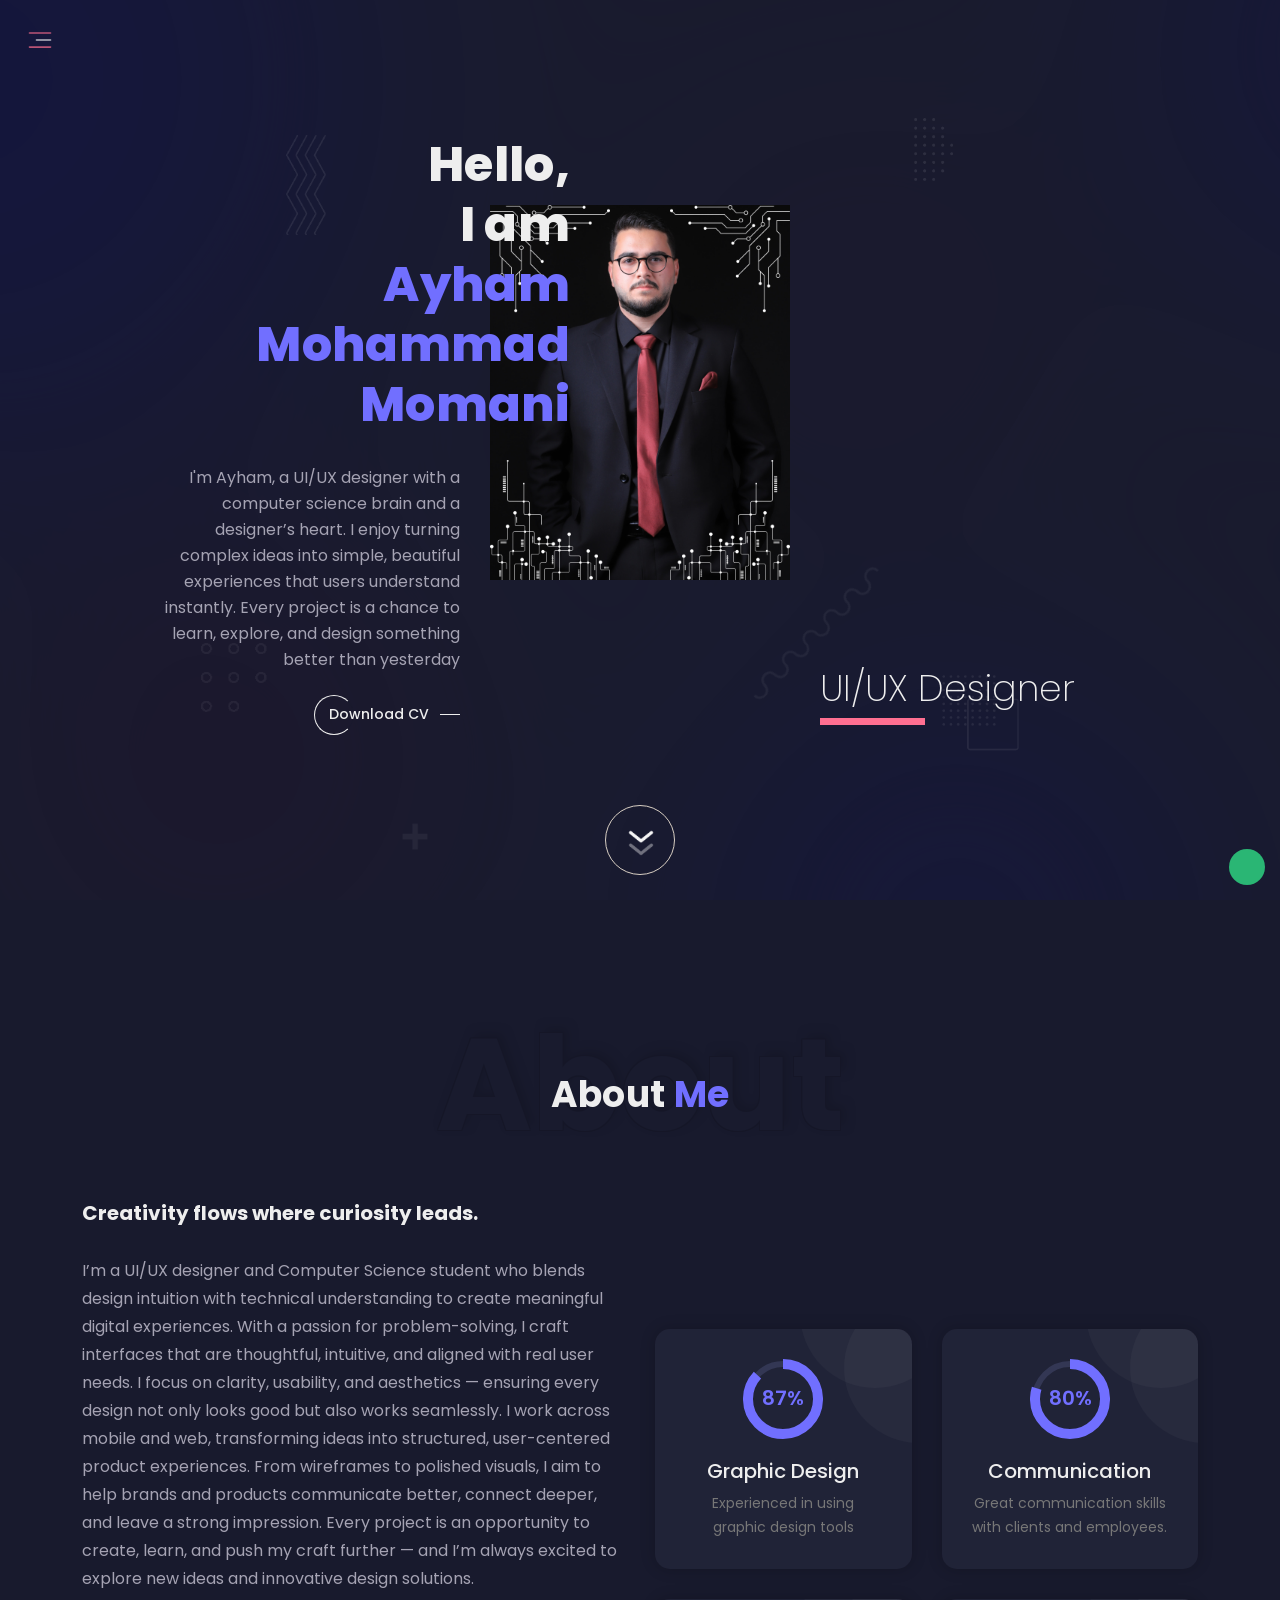
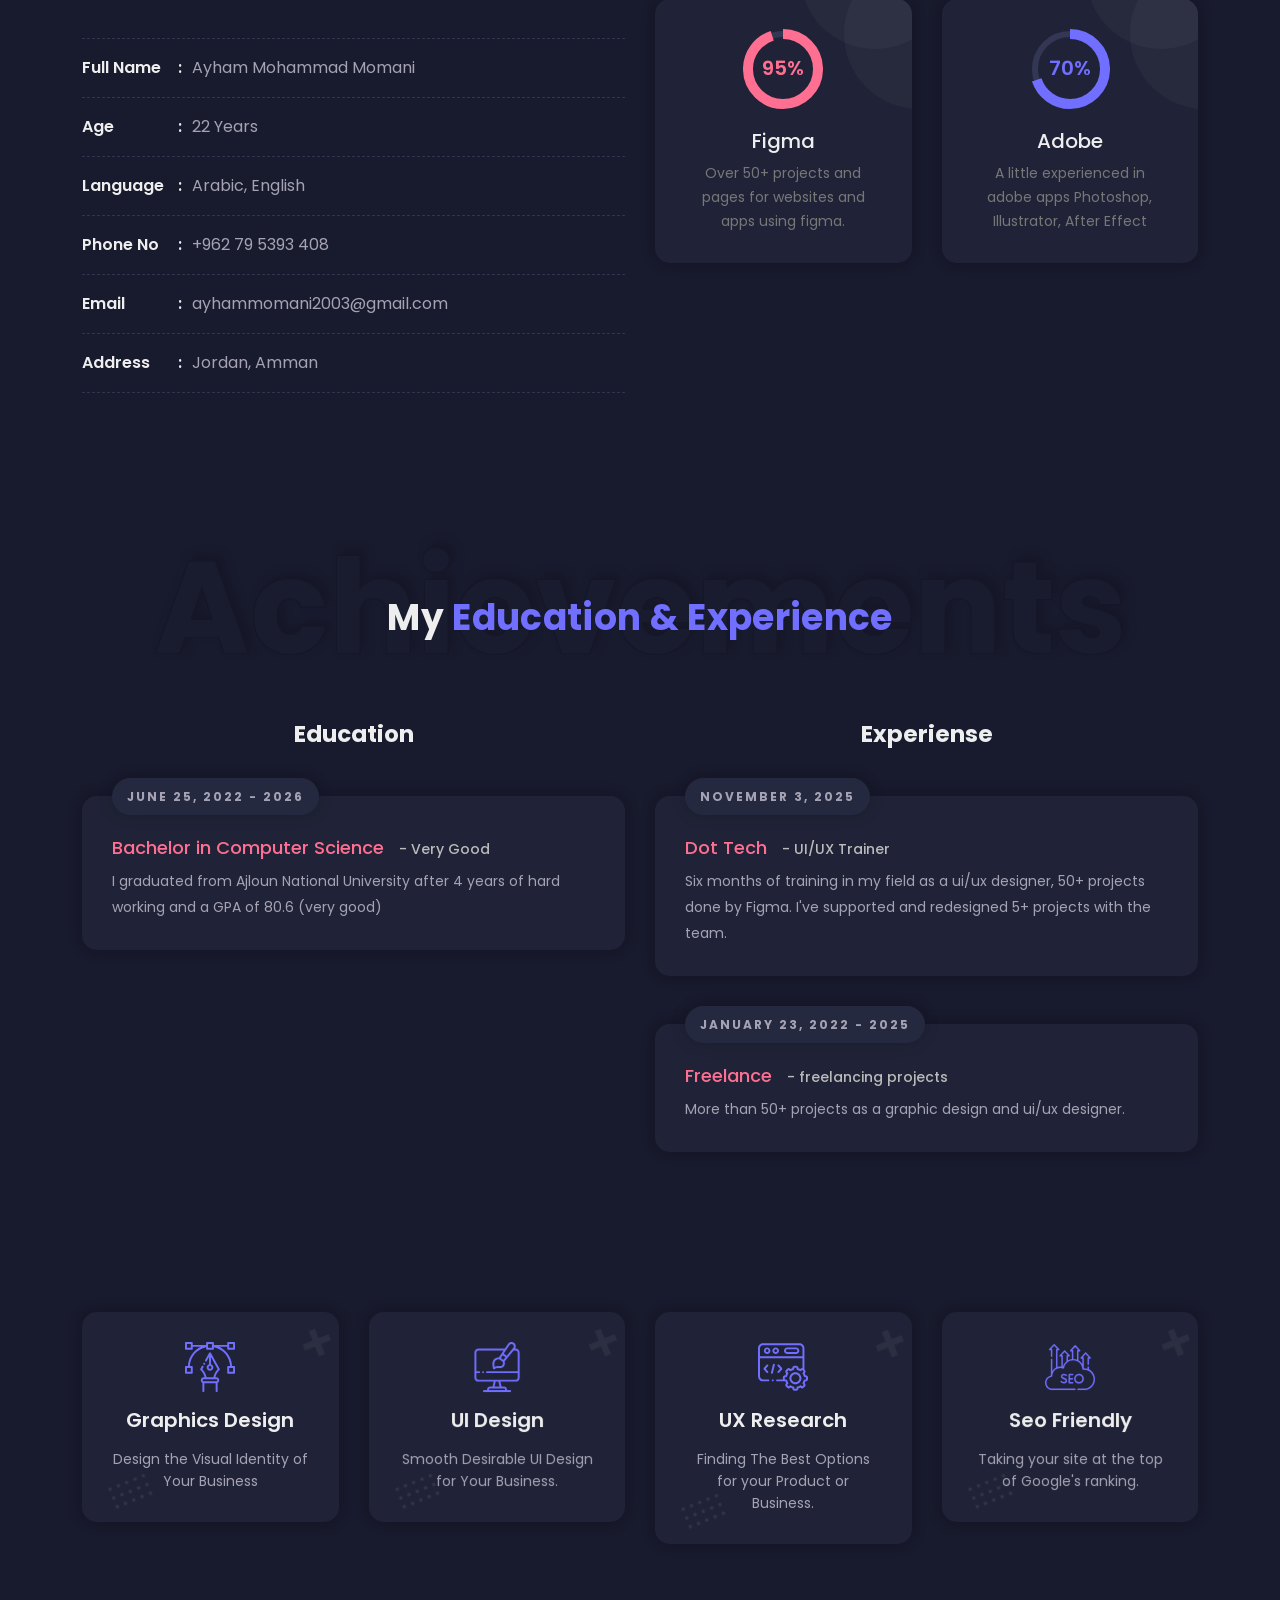
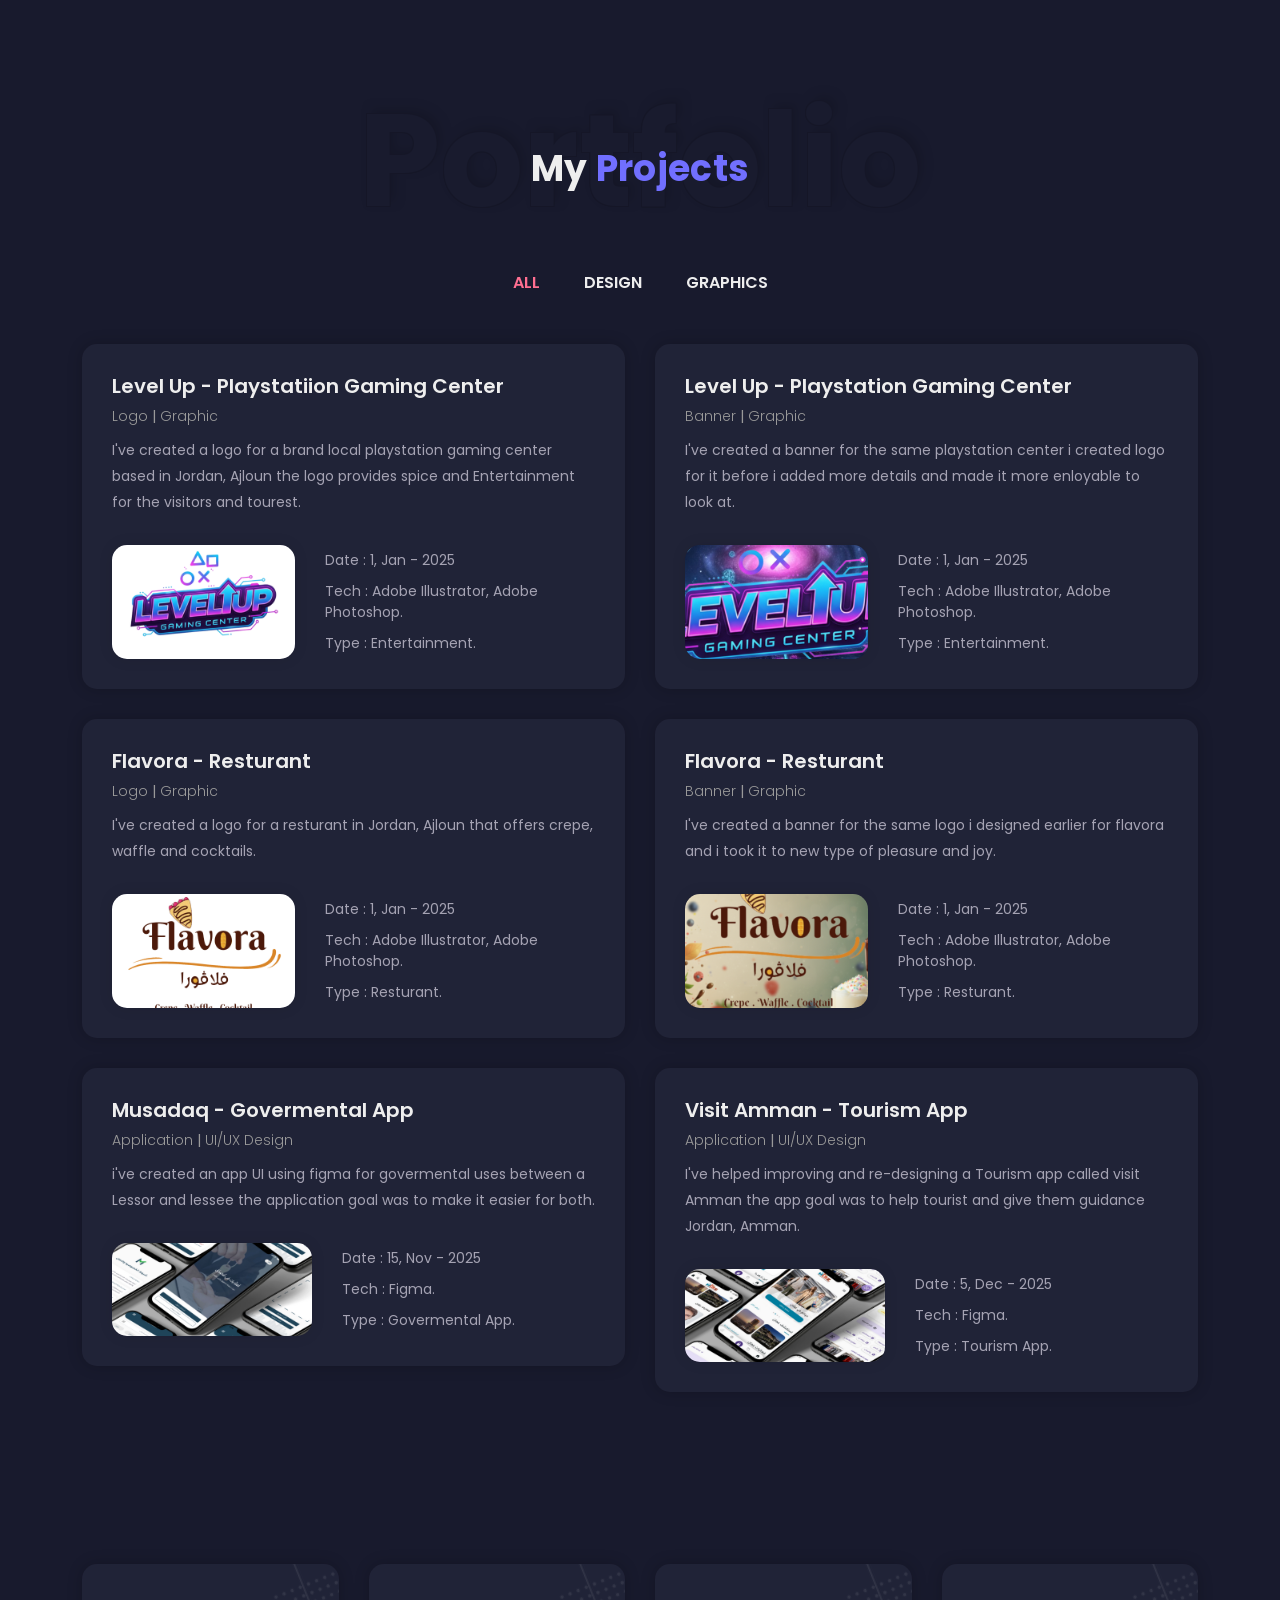
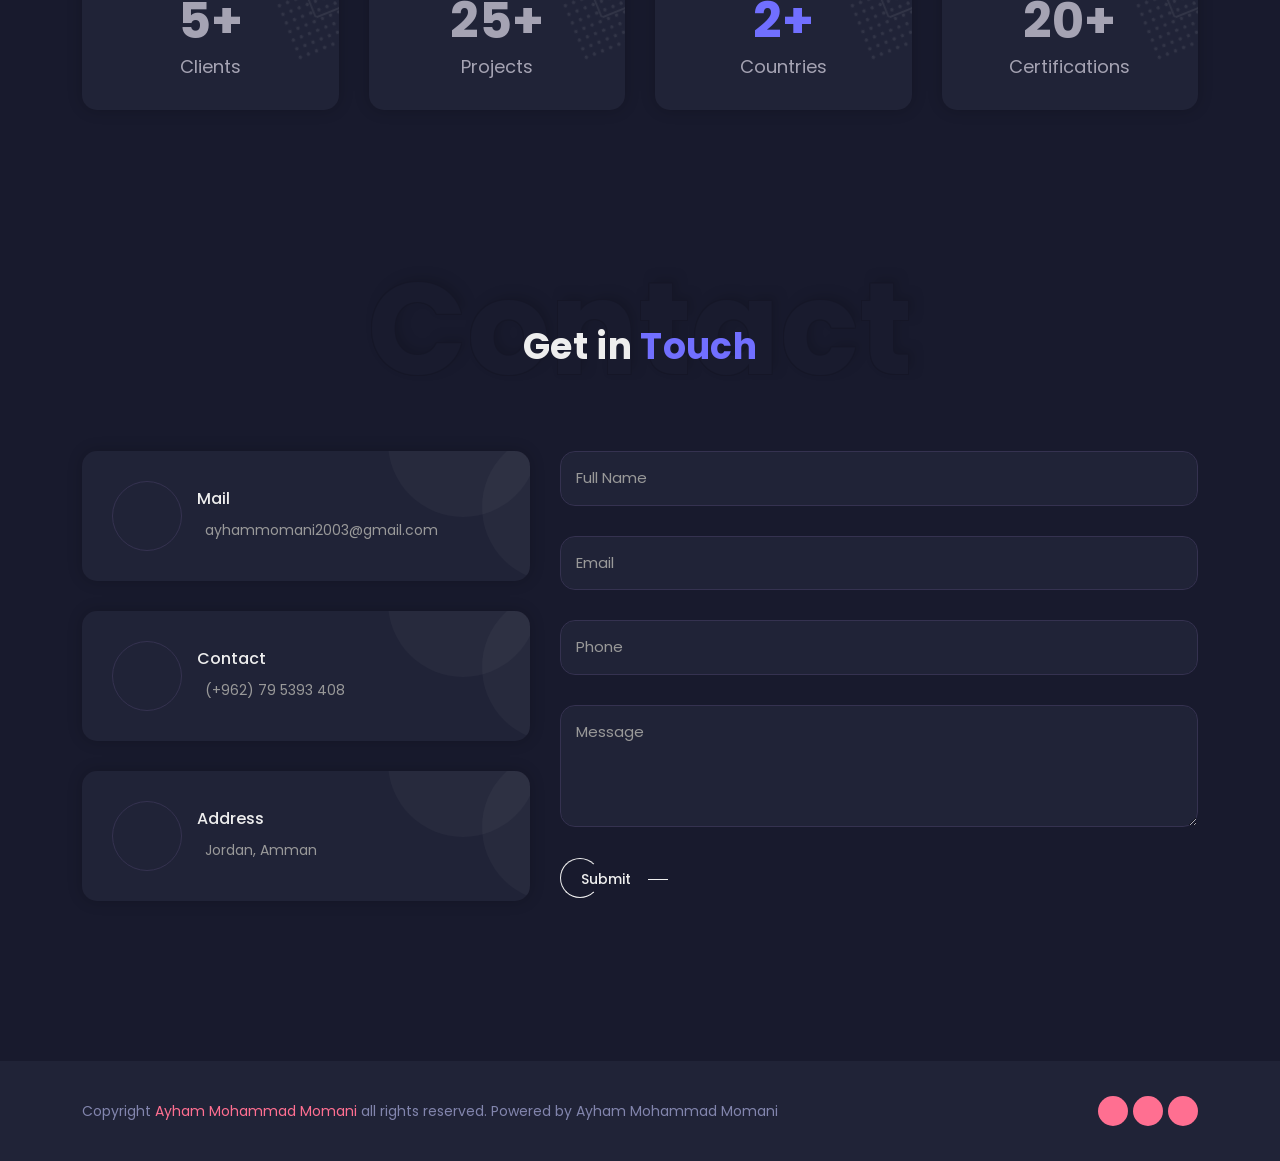
==== commit 86fa2581: "Hero section edit" ====
--- a/masterly-html/demo-4/dark.html
+++ b/masterly-html/demo-4/dark.html
@@ -1,10 +1,4 @@
-﻿<!--========================================================= 
-Item Name: Masterly - Personal Portfolio One Page HTML Template.
-Author: ashishmaraviya
-Version: 2
-Copyright 2023
-Author URI: https://themeforest.net/user/ashishmaraviya
-============================================================-->
+﻿
 <!DOCTYPE html>
 <html lang="en">
 
@@ -178,7 +172,7 @@
                     </div>
                     <div class="ms-hero-img">
                         <div class="ms-card" data-tilt>
-                            <img src="assets/img/hero/1.png" alt="vasantbhai">
+                            <img src="assets/img/hero/1.png" alt="Ayham Momani">
                         </div>
                     </div>
                     <div class="ms-hero-name">
@@ -731,9 +725,6 @@
     </section>
     <!-- End Counter Section -->
 
-    <!-- Start News Section -->
-
-    <!-- End News Section -->
 
     <!-- Start Contact Section -->
     <section id="contact" class="ms-contact padding-tb-80 sec-bg">
@@ -811,10 +802,7 @@
     </section>
     <!-- End Contact Section -->
 
-    <!-- Start Clients Section -->
-   
-    <!-- End Clients Section -->
-
+    
     <!-- Start Footer -->
     <footer class="margin-t-80">
         <div class="container">
